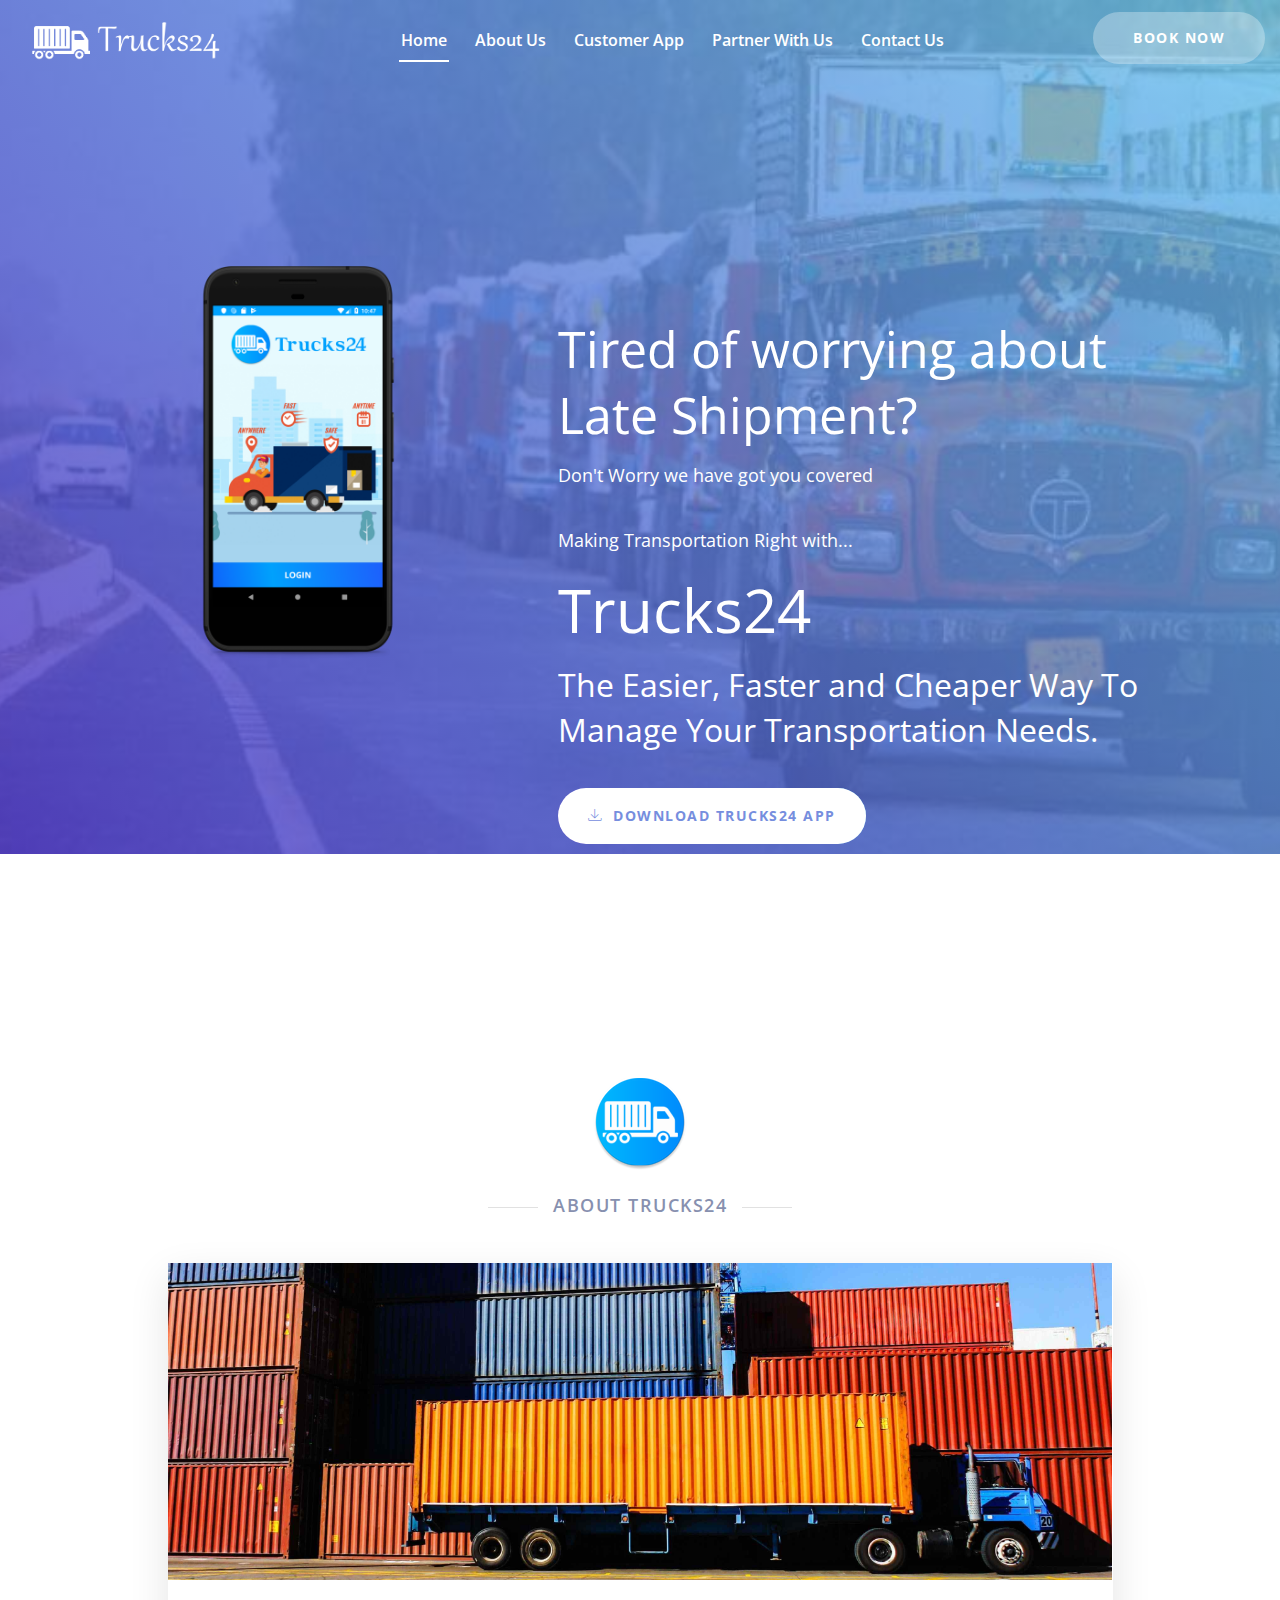
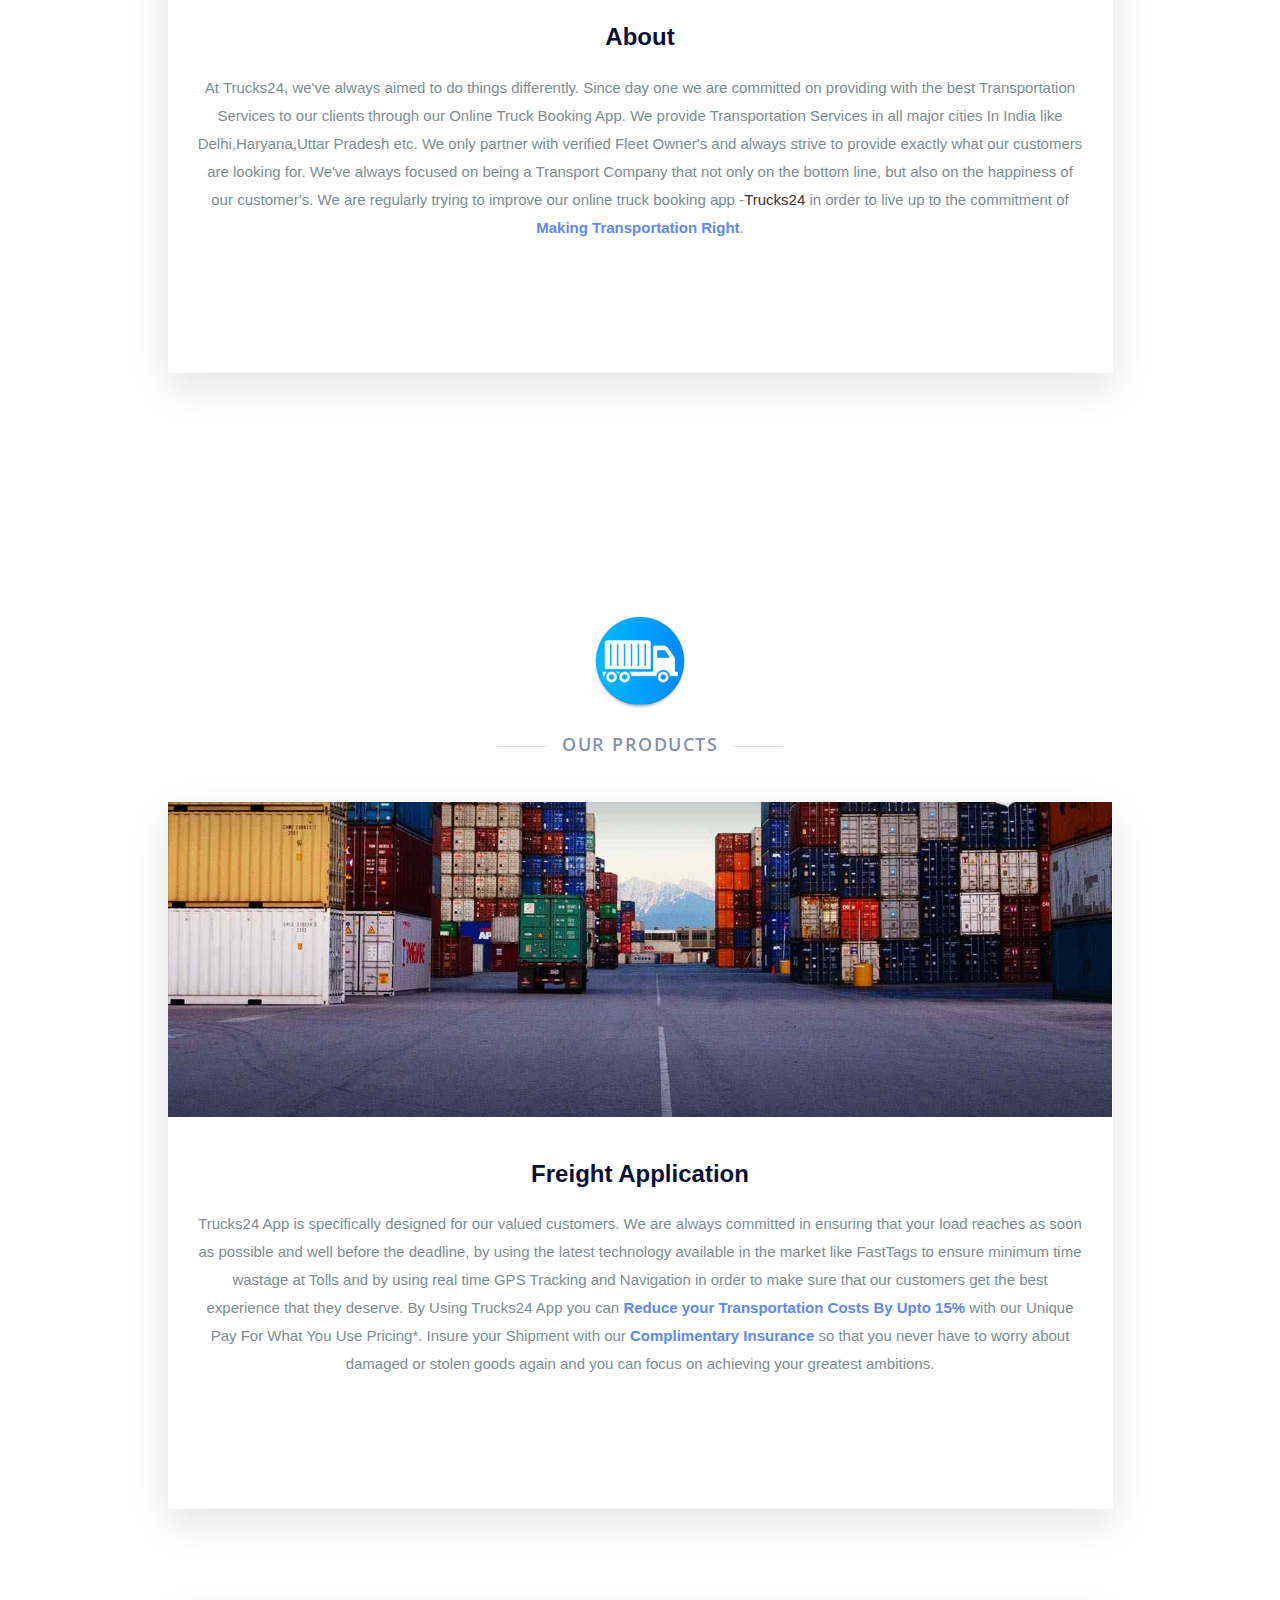
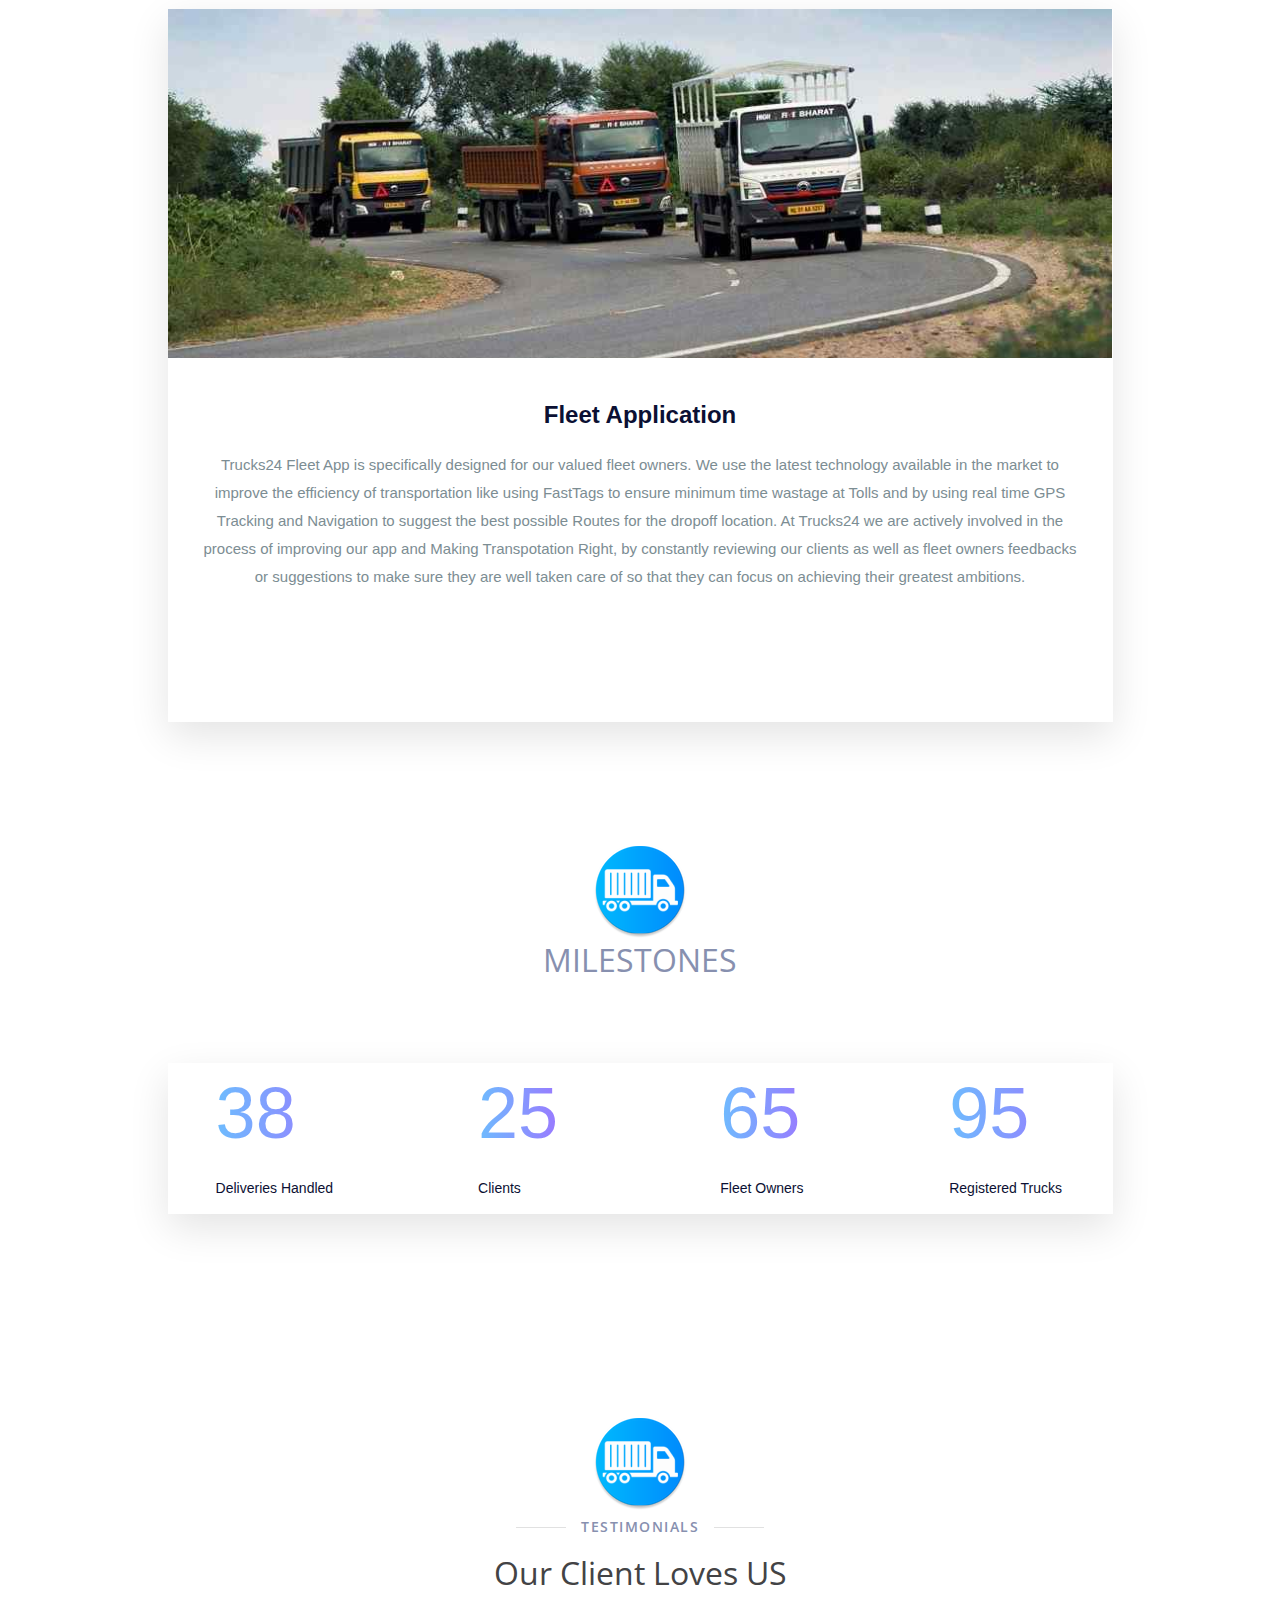
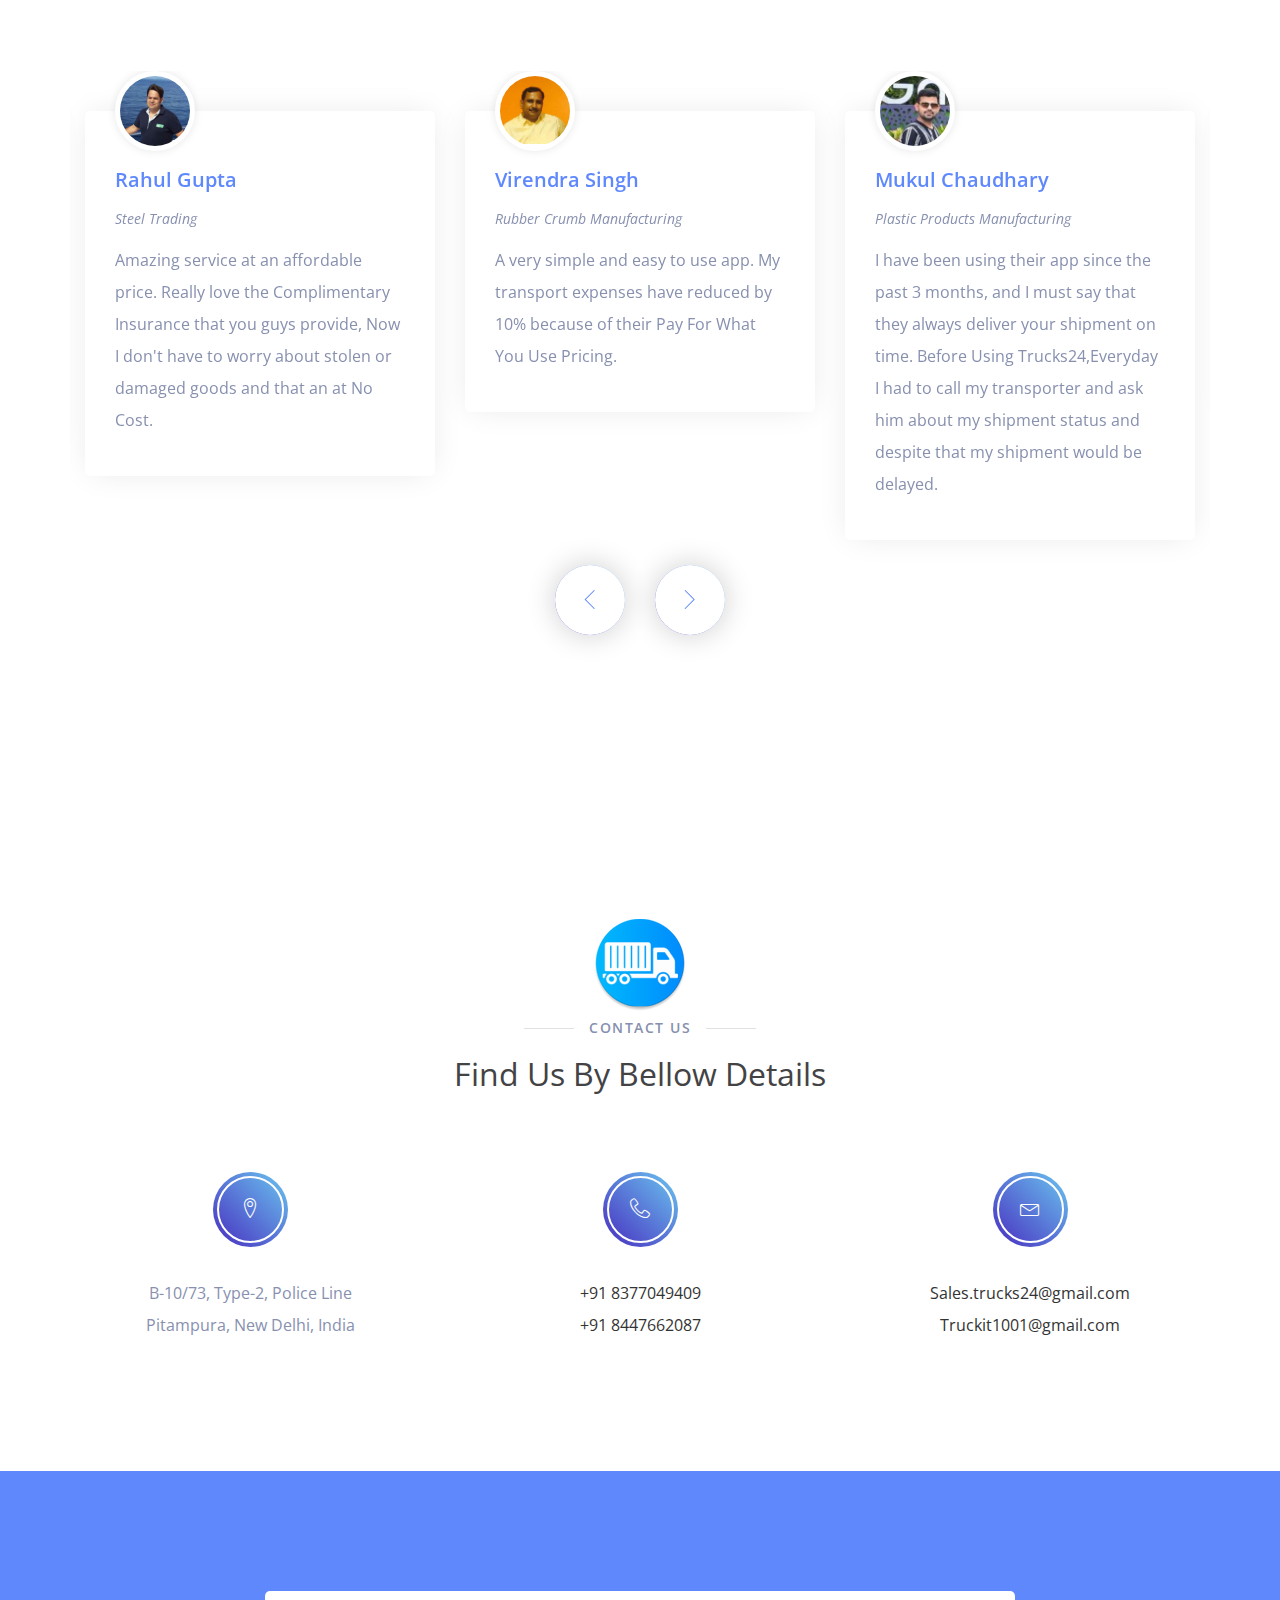
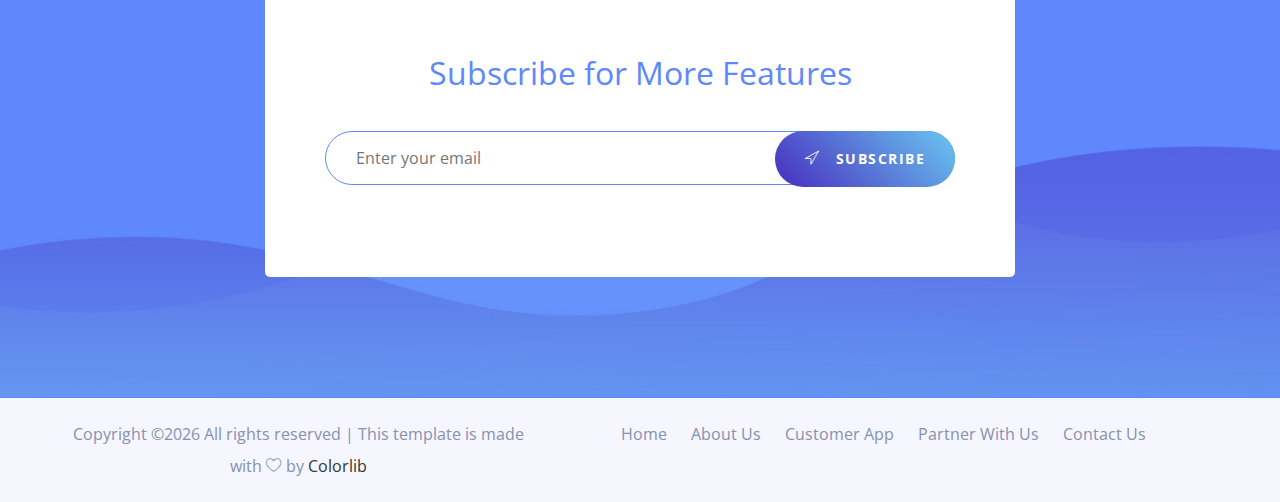
==== index.html @ 4df9de6c "Update index.html" ====
<!doctype html>
<html class="no-js" lang="zxx">

<head>
    <meta charset="utf-8">
    <meta name="description" content="Transportation and Logistics Services Provider, Fully Insure your load in one click and never worry again about missing or damaged shipment.Reduce your Truck Booking Costs by upto 15% with our unique Pay For What You Use Policy. Need Trucks or lorry with verified fleet owners and transporters. Book now with Truck24.">
	<meta name="google-site-verification" content="TCEStAjDuGYUhpm-P1K6k19PqVXTFPRQnua9v1qI0dA">
    <meta name="keywords" content="Transporter in Delhi,Transportation services,Transporter India,Truck Transport,Transport company,online truck booking,logistics services,transport company in India,truck booking,truck booking app,truck rental,truck book,book a truck,truck hire,Trucks24,Trucks24 Fleet,Trucks24 Freight,">	
    <meta http-equiv="x-ua-compatible" content="ie=edge">
    <meta name="viewport" content="width=device-width, initial-scale=1.0">
    <!-- Title -->
    <title>Cheapest and Most Trusted Truck Booking Website In India-Trucks24</title>
    <!-- Place favicon.ico in the root directory -->
    <link rel="about-logo" href="images/about-logo.png"sizes="32x32">
    <link rel="shortcut icon" type="image/ico" href="images/fevicon.ico"sizes="32x32" />
    <!-- Plugin-CSS -->
    <link rel="stylesheet" href="css/bootstrap.min.css">
    <link rel="stylesheet" href="css/owl.carousel.min.css">
    <link rel="stylesheet" href="css/linearicons.css">
    <link rel="stylesheet" href="css/magnific-popup.css">
    <link rel="stylesheet" href="css/animate.css">
    <!-- Main-Stylesheets -->
    <link rel="stylesheet" href="css/normalize.css">
    <link rel="stylesheet" href="style.css">
    <link rel="stylesheet" href="css/responsive.css">
    <script src="js/vendor/modernizr-2.8.3.min.js"></script>
		<!-- Global site tag (gtag.js) - Google Analytics -->
     <script async src="https://www.googletagmanager.com/gtag/js?id=UA-142991743-1"></script>
     <script>
     window.dataLayer = window.dataLayer || [];
     function gtag(){dataLayer.push(arguments);}
     gtag('js', new Date());

     gtag('config', 'UA-142991743-1');
     </script>	
    <!--[if lt IE 9]>
        <script src="//oss.maxcdn.com/html5shiv/3.7.2/html5shiv.min.js"></script>
        <script src="//oss.maxcdn.com/respond/1.4.2/respond.min.js"></script>
    <![endif]-->
</head>

<body data-spy="scroll" data-target=".mainmenu-area">
    <!-- Preloader-content -->
    <div class="preloader">
        <span><i class="lnr lnr-sun"></i></span>
    </div>
    <!-- MainMenu-Area -->
    <nav class="mainmenu-area" data-spy="affix" data-offset-top="200">
        <div class="container-fluid">
            <div class="navbar-header">
                <a class="navbar-brand" href="#"><img src="images/logo.png" alt="Transportation App Trucks24 Logo"></a>
            </div>
            <div class="collapse navbar-collapse" id="primary_menu">
                <ul class="nav navbar-nav mainmenu">
                    <li class="active"><a href="index.html">Home</a></li>
                    <li><a href="about-trucks24.html">About Us</a></li>
                    <li><a href="freight-transportation-app.html">Customer App</a></li>					
                    <li><a href="partner-trucks24.html">Partner With Us</a></li>					
                    <li><a href="contact-trucks24.html">Contact Us</a></li>
                </ul>
                <div class="right-button hidden-xs">
                    <a href="truck-booking.html">Book Now</a>
                </div>
            </div>
        </div>
    </nav>
    <!-- MainMenu-Area-End -->
    <!-- Home-Area -->
    <header class="home-area overlay" id="home_page">
        <div class="container">
            <div class="row">
                <div class="col-xs-12 hidden-sm col-md-5">
                    <figure class="mobile-image wow fadeInUp" data-wow-delay="0.2s">
                        <img src="images/headermobile2.png" alt="Transportation Services Trucks24 App Screenshot">
                    </figure>
                </div>
                <div class="col-xs-12 col-md-7">
                    <div class="space-80 hidden-xs"></div>
					<h2 class="wow fadeInUp" data-wow-delay="0.4s">Tired of worrying about</h2>
					<div class="section-1">
					</div>
					</br>
                    <h4 class="space-50"> Don't Worry we have got you covered </h4>
					<p><h4>Making Transportation Right with...</h4></p>
					<h1 class="space-80"> Trucks24</h1>
					<h3 class="space-45"> The Easier, Faster and Cheaper Way To Manage Your Transportation Needs.</h3>
                    <div class="desc wow fadeInUp" data-wow-delay="0.6s">
                    </div>
                    <div class="space-20"></div>
                    <a href="https://play.google.com/store/apps/details?id=com.trucks24&hl=en" target="_blank" class="bttn-white wow fadeInUp" data-wow-delay="0.8s"><i class="lnr lnr-download"></i>Download Trucks24 App</a>
                </div>				
            </div>
        </div>
    </header>
    <!-- Home-Area-End -->
    <!-- About-Area -->
     <section class="section-padding" id="about_page">
        <div class="container">
            <div class="row">
                <div class="col-xs-12 col-md-10 col-md-offset-1">
                    <div class="page-title text-center">
                        <img src="images/about-logo.png" alt="About Trucks24 Logo">
                        <div class="space-20"></div>
                        <h4 class="title">About Trucks24</h4>
                        <div class="space-30"></div>
						<div class="blog_main_item">
                                <div class="blog_img">
                                    <img class="img-fluid" src="images/trucks24-about.jpg" alt="Transporter In Delhi">
                                </div>
                                <div class="blog_text">
                                    <a href="about.html"><h4>About</h4></a>
                                    <p>At Trucks24, we've always aimed to do things differently. Since day one we are committed on providing with the best Transportation Services to our clients through our Online Truck Booking App. We provide Transportation Services in all major cities In India like Delhi,Haryana,Uttar Pradesh etc. We only partner with verified Fleet Owner's and always strive to provide exactly what our customers are looking for. We've always focused on being a Transport Company that not only on the bottom line, but also on the happiness of our customer's. We are regularly trying to improve our online truck booking app -<a href="freight-transportation-app.html">Trucks24 </a> in order to live up to the commitment of <b class="blue-color">Making Transportation Right</b>. </p>
                                    <a class="bttn-default wow fadeInUp"target="_blank"href="about-trucks24.html">Read More</a>
                                </div>
                            </div>
                    </div>
                </div>
            </div>
        </div>
    </section>
    <!-- About-Area-End -->
    <!-- Products-Area -->
     <section class="section-padding">
        <div class="container">
            <div class="row">
                <div class="col-xs-12 col-md-10 col-md-offset-1">
                    <div class="page-title text-center">
                        <img src="images/about-logo.png" alt="About Trucks24 Logo">					
                        <div class="space-20"></div>
                        <h4 class="title">Our Products</h4>
                        <div class="space-30"></div>
						<div class="blog_main_item">
                                <div class="blog_img">
                                    <img class="img-fluid" src="images/freight_banner.jpg" alt="Transporter India Trucks24 Freight Appp">
                                </div>
                                <div class="blog_text">
                                    <a href="freight.html"><h4>Freight Application</h4></a>
                                    <p> Trucks24 App is specifically designed for our valued customers. We are always committed in ensuring that your load reaches as soon as possible and well before the deadline, by using the latest technology available in the market like FastTags to ensure minimum time wastage at Tolls and by using real time GPS Tracking and Navigation in order to make sure that our customers get the best experience that they deserve. By Using Trucks24 App you can <b class="blue-color">Reduce your Transportation Costs By Upto 15%</b> with our Unique Pay For What You Use Pricing*. Insure your Shipment with our <b class="blue-color">Complimentary Insurance</b> so that you never have to worry about damaged or stolen goods again and you can focus on achieving your greatest ambitions.</p>
                                    <a class="bttn-default wow fadeInUp"target="_blank"href="freight-transportation-app.html">Read More</a>
                                </div>
                            </div>
						<div class="blog_main_item">
                                <div class="blog_img">
                                    <img class="img-fluid" src="images/BharatBenz-web.jpg" alt="Transporter India Trucks24 Fleet Appp">
                                    </div>
                                <div class="blog_text">
                                    <a href="partner.html"><h4>Fleet Application</h4></a>
                                    <p> Trucks24 Fleet App is specifically designed for our valued fleet owners. We use the latest technology available in the market to improve the efficiency of transportation like using FastTags to ensure minimum time wastage at Tolls and by using real time GPS Tracking and Navigation to suggest the best possible Routes for the dropoff location. At Trucks24 we are actively involved in the process of improving our app and Making Transpotation Right, by constantly reviewing our clients as well as fleet owners feedbacks or suggestions to make sure they are well taken care of so that they can focus on achieving their greatest ambitions.</p>
                                    <a class="bttn-default wow fadeInUp"target="_blank"href="partner-trucks24.html">Read More</a>
                                </div>
                            </div>
                    </div>
                </div>
            </div>
        </div>
    </section>
    <!-- Products-Area-End -->
				        <!--================Mileston Area =================-->
        <section class="mileston_area">
            <div class="container">
			    <div class="row">
			    <div class="col-xs-12 col-md-10 col-md-offset-1">
			    <div class="page-title text-center">
                <img src="images/about-logo.png" alt="About Logo">				
                <h3 class="elements_title">MILESTONES</h3>
				<div class="blog_main_item">
                <div class="row">
                    <div class="col-lg-3 col-sm-6">
                        <div class="mileston_item">
                            <h4><span class="counter">38</span></h4>
                            <h5>Deliveries Handled</h5>
                        </div>
                    </div>
                    <div class="col-lg-3 col-sm-6">
                        <div class="mileston_item">
                            <h4><span class="counter">25</span></h4>
                            <h5>Clients</h5>
                        </div>
                    </div>
                    <div class="col-lg-3 col-sm-6">
                        <div class="mileston_item">
                            <h4><span class="counter">65</span></h4>
                            <h5>Fleet Owners</h5>
                        </div>
                    </div>
                    <div class="col-lg-3 col-sm-6">
                        <div class="mileston_item">
                            <h4><span class="counter">95</span></h4>
                            <h5>Registered Trucks</h5>
                        </div>
                    </div>
                </div>
            </div>
            </div>
            </div>			
            </div>			
            </div>			
        </section>
 
        <!--================End Mileston Area =================-->
		 <!-- Testimonial-Area -->
    <section class="testimonial-area" id="testimonial_page">
        <div class="container">
            <div class="row">
                <div class="col-xs-12">
				<div class="page-title text-center">
                <img src="images/about-logo.png" alt="About Logo">
                </div>				
                </div>				
            </div>				
            <div class="row">
                <div class="col-xs-12">
                    <div class="page-title text-center">
                        <h5 class="title">Testimonials</h5>
                        <h3 class="dark-color">Our Client Loves US</h3>
                        <div class="space-60"></div>
                    </div>
                </div>
            </div>
            <div class="row">
                <div class="col-xs-12">
                    <div class="team-slide">
                        <div class="team-box">
                            <div class="team-image">
                                <img src="images/client-1.JPG" alt="Transport Company Delhi Client">
                            </div>
                            <h4>Rahul Gupta</h4>
                            <h6 class="position">Steel Trading</h6>
                            <p>Amazing service at an affordable price. Really love the Complimentary Insurance that you guys provide, Now I don't have to worry about stolen or damaged goods and that an at No Cost.</p>
                        </div>
                        <div class="team-box">
                            <div class="team-image">
                                <img src="images/client-2.jpg" alt="Transport Company Uttarakhand Client">
                            </div>
                            <h4>Virendra Singh</h4>
                            <h6 class="position">Rubber Crumb Manufacturing</h6>
                            <p>A very simple and easy to use app. My transport expenses have reduced by 10% because of their Pay For What You Use Pricing.</p>
                        </div>
                        <div class="team-box">
                            <div class="team-image">
                                <img src="images/client-3.jpg" alt="Transport Company Haryana Client">
                            </div>
                            <h4>Mukul Chaudhary</h4>
                            <h6 class="position">Plastic Products Manufacturing</h6>
                            <p>I have been using their app since the past 3 months, and I must say that they always deliver your shipment on time. Before Using Trucks24,Everyday I had to call my transporter and ask him about my shipment status and despite that my shipment would be delayed. </p>
                        </div>
                        <div class="team-box">
                            <div class="team-image">
                                <img src="images/fleet_owner-1.jpg" alt="Truck Booking App Fleet Owner 1">
                            </div>
                            <h4>Kuljeet Singh</h4>
                            <h6 class="position">Fleet Owner</h6>
                            <p>I have been registered with Trucks24 Fleet App since Jannuary and i highly recommend my felow fleet owners to try their app atleast once.</p>
                        </div>
                        <div class="team-box">
                            <div class="team-image">
                                <img src="images/fleet_owner-3.JPG" alt="Truck Booking App Fleet Owner 2">
                            </div>
                            <h4>J.P Sangwan</h4>
                            <h6 class="position">Fleet Owner</h6>
                            <p>Since I started using their Trucks24 Fleet App, my number of trips per month have increased due to  unique approach to minimize time wastage during loading,unloading or at Toll Tax</p>
                        </div>
                        <div class="team-box">
                            <div class="team-image">
                                <img src="images/fleet_owner-2.JPG" alt="Truck Booking App Fleet Owner 3">
                            </div>
                            <h4>Ashok Sharma</h4>
                            <h6 class="position">Fleet Owner</h6>
                            <p>I have compleated 10 trips with Trucks24 and I love their Instant Payment Facility as soon as the shipment is delivered trip fare is directly deposited in my bank A/C </p>
                        </div>
                    </div>
                </div>
            </div>
        </div>
    </section>
    <!-- Testimonial-Area-End -->
    
    <!-- Footer-Area -->
    <footer class="footer-area" id="contact_page">
        <div class="section-padding">
            <div class="container">
            <div class="row">
                <div class="col-xs-12">
				<div class="page-title text-center">
                <img src="images/about-logo.png" alt="About Trucks24 Logo">
                </div>				
                </div>				
            </div>		
                <div class="row">
                    <div class="col-xs-12">
                        <div class="page-title text-center">
                            <h5 class="title">Contact US</h5>
                            <h3 class="dark-color">Find Us By Bellow Details</h3>
                            <div class="space-60"></div>
                        </div>
                    </div>
                </div>
                <div class="row">
                    <div class="col-xs-12 col-sm-4">
                        <div class="footer-box">
                            <div class="box-icon">
                                <span class="lnr lnr-map-marker"></span>
                            </div>
                            <p>B-10/73, Type-2, Police Line <br /> Pitampura, New Delhi, India</p>
                        </div>
                        <div class="space-30 hidden visible-xs"></div>
                    </div>
                    <div class="col-xs-12 col-sm-4">
                        <div class="footer-box">
                            <div class="box-icon">
                                <span class="lnr lnr-phone-handset"></span>
                            </div>
                            <p class="mb-0">
                            <span class="ti-headphone-alt mr-2"></span> <a href="tel:+918377049409"> +91 8377049409</a>
							<br />
                            <span class="ti-headphone-alt mr-2"></span> <a href="tel:+918447662087"> +91 8447662087</a>							</p>
                        </div>
                        <div class="space-30 hidden visible-xs"></div>
                    </div>
                    <div class="col-xs-12 col-sm-4">
                        <div class="footer-box">
                            <div class="box-icon">
                                <span class="lnr lnr-envelope"></span>
                            </div>
                            <p class="mb-2">
                            <span class="ti-email mr-2"></span> <a class="mr-4" href="mailto:sales.trucks24@gmail.com">Sales.trucks24@gmail.com</a>
							<br />
							<span class="ti-email mr-2"></span> <a class="mr-4" href="mailto:Truckit1001@gmail.com">Truckit1001@gmail.com</a>
                            </p>
                        </div>
                    </div>
                </div>
            </div>
        </div>
		 <!-- Subscribe-Form -->
    <div class="subscribe-area section-padding">
        <div class="container">
            <div class="row">
                <div class="col-xs-12 col-sm-8 col-sm-offset-2">
                    <div class="subscribe-form text-center">
                        <h3 class="blue-color">Subscribe for More Features</h3>
                        <div class="space-20"></div>
                        <form id="mc-form">
                            <input type="email" class="control" placeholder="Enter your email" required="required" id="mc-email">
                            <button class="bttn-white active" type="submit"><span class="lnr lnr-location"></span> Subscribe</button>
                            <label class="mt10" for="mc-email"></label>
                        </form>
                    </div>
                </div>
            </div>
        </div>
    </div>
    <!-- Subscribe-Form-Area -->
    <!-- Footer-Area -->    
        <div class="footer-bottom">
            <div class="container">
                <div class="row">
                    <div class="col-xs-12 col-md-5">
                        <!-- Link back to Colorlib can't be removed. Template is licensed under CC BY 3.0. -->
            <span>Copyright &copy;<script>document.write(new Date().getFullYear());</script> All rights reserved | This template is made with <i class="lnr lnr-heart" aria-hidden="true"></i> by <a href="https://colorlib.com" target="_blank">Colorlib</a></span>
            <!-- Link back to Colorlib can't be removed. Template is licensed under CC BY 3.0. -->
                        <div class="space-30 hidden visible-xs"></div>
                    </div>
                    <div class="col-xs-12 col-md-7">
                        <div class="footer-menu">
                            <ul>
                                <li><a href="index.html">Home</a></li>
                                <li><a href="about-trucks24.html">About Us</a></li>
                                <li><a href="freight-transportation-app.html">Customer App</a></li>
                                <li><a href="partner-trucks24.html">Partner With Us</a></li>
                                <li><a href="contact-trucks24.html">Contact Us</a></li>
                            </ul>
                        </div>						
                    </div>
                </div>
            </div>
        </div>
        <!-- Footer-Bootom-End -->
    </footer>
    <!-- Footer-Area-End -->
    <!--Vendor-JS-->
    <script src="js/vendor/jquery-1.12.4.min.js"></script>
    <script src="js/vendor/jquery-ui.js"></script>
    <script src="js/vendor/bootstrap.min.js"></script>
    <!--Plugin-JS-->
    <script src="js/owl.carousel.min.js"></script>
    <script src="js/contact-form.js"></script>
    <script src="js/ajaxchimp.js"></script>
    <script src="js/scrollUp.min.js"></script>
    <script src="js/magnific-popup.min.js"></script>
    <script src="js/wow.min.js"></script>
    <!--Main-active-JS-->
    <script src="js/main.js"></script>
	
	<script src="https://my.hellobar.com/28f93d49e0e09d01b2f6806554791391dc25ce87.js" type="text/javascript" charset="utf-8" async="async"></script>
</body>

</html>
---- css/linearicons.css ----
@font-face {
	font-family: 'Linearicons-Free';
	src:url('../fonts/Linearicons-Free.eot?w118d');
	src:url('../fonts/Linearicons-Free.eot?#iefixw118d') format('embedded-opentype'),
		url('../fonts/Linearicons-Free.woff2?w118d') format('woff2'),
		url('../fonts/Linearicons-Free.woff?w118d') format('woff'),
		url('../fonts/Linearicons-Free.ttf?w118d') format('truetype'),
		url('../fonts/Linearicons-Free.svg?w118d#Linearicons-Free') format('svg');
	font-weight: normal;
	font-style: normal;
}

.lnr {
	font-family: 'Linearicons-Free';
	speak: none;
	font-style: normal;
	font-weight: normal;
	font-variant: normal;
	text-transform: none;
	line-height: 1;

	/* Better Font Rendering =========== */
	-webkit-font-smoothing: antialiased;
	-moz-osx-font-smoothing: grayscale;
}

.lnr-home:before {
	content: "\e800";
}
.lnr-apartment:before {
	content: "\e801";
}
.lnr-pencil:before {
	content: "\e802";
}
.lnr-magic-wand:before {
	content: "\e803";
}
.lnr-drop:before {
	content: "\e804";
}
.lnr-lighter:before {
	content: "\e805";
}
.lnr-poop:before {
	content: "\e806";
}
.lnr-sun:before {
	content: "\e807";
}
.lnr-moon:before {
	content: "\e808";
}
.lnr-cloud:before {
	content: "\e809";
}
.lnr-cloud-upload:before {
	content: "\e80a";
}
.lnr-cloud-download:before {
	content: "\e80b";
}
.lnr-cloud-sync:before {
	content: "\e80c";
}
.lnr-cloud-check:before {
	content: "\e80d";
}
.lnr-database:before {
	content: "\e80e";
}
.lnr-lock:before {
	content: "\e80f";
}
.lnr-cog:before {
	content: "\e810";
}
.lnr-trash:before {
	content: "\e811";
}
.lnr-dice:before {
	content: "\e812";
}
.lnr-heart:before {
	content: "\e813";
}
.lnr-star:before {
	content: "\e814";
}
.lnr-star-half:before {
	content: "\e815";
}
.lnr-star-empty:before {
	content: "\e816";
}
.lnr-flag:before {
	content: "\e817";
}
.lnr-envelope:before {
	content: "\e818";
}
.lnr-paperclip:before {
	content: "\e819";
}
.lnr-inbox:before {
	content: "\e81a";
}
.lnr-eye:before {
	content: "\e81b";
}
.lnr-printer:before {
	content: "\e81c";
}
.lnr-file-empty:before {
	content: "\e81d";
}
.lnr-file-add:before {
	content: "\e81e";
}
.lnr-enter:before {
	content: "\e81f";
}
.lnr-exit:before {
	content: "\e820";
}
.lnr-graduation-hat:before {
	content: "\e821";
}
.lnr-license:before {
	content: "\e822";
}
.lnr-music-note:before {
	content: "\e823";
}
.lnr-film-play:before {
	content: "\e824";
}
.lnr-camera-video:before {
	content: "\e825";
}
.lnr-camera:before {
	content: "\e826";
}
.lnr-picture:before {
	content: "\e827";
}
.lnr-book:before {
	content: "\e828";
}
.lnr-bookmark:before {
	content: "\e829";
}
.lnr-user:before {
	content: "\e82a";
}
.lnr-users:before {
	content: "\e82b";
}
.lnr-shirt:before {
	content: "\e82c";
}
.lnr-store:before {
	content: "\e82d";
}
.lnr-cart:before {
	content: "\e82e";
}
.lnr-tag:before {
	content: "\e82f";
}
.lnr-phone-handset:before {
	content: "\e830";
}
.lnr-phone:before {
	content: "\e831";
}
.lnr-pushpin:before {
	content: "\e832";
}
.lnr-map-marker:before {
	content: "\e833";
}
.lnr-map:before {
	content: "\e834";
}
.lnr-location:before {
	content: "\e835";
}
.lnr-calendar-full:before {
	content: "\e836";
}
.lnr-keyboard:before {
	content: "\e837";
}
.lnr-spell-check:before {
	content: "\e838";
}
.lnr-screen:before {
	content: "\e839";
}
.lnr-smartphone:before {
	content: "\e83a";
}
.lnr-tablet:before {
	content: "\e83b";
}
.lnr-laptop:before {
	content: "\e83c";
}
.lnr-laptop-phone:before {
	content: "\e83d";
}
.lnr-power-switch:before {
	content: "\e83e";
}
.lnr-bubble:before {
	content: "\e83f";
}
.lnr-heart-pulse:before {
	content: "\e840";
}
.lnr-construction:before {
	content: "\e841";
}
.lnr-pie-chart:before {
	content: "\e842";
}
.lnr-chart-bars:before {
	content: "\e843";
}
.lnr-gift:before {
	content: "\e844";
}
.lnr-diamond:before {
	content: "\e845";
}
.lnr-linearicons:before {
	content: "\e846";
}
.lnr-dinner:before {
	content: "\e847";
}
.lnr-coffee-cup:before {
	content: "\e848";
}
.lnr-leaf:before {
	content: "\e849";
}
.lnr-paw:before {
	content: "\e84a";
}
.lnr-rocket:before {
	content: "\e84b";
}
.lnr-briefcase:before {
	content: "\e84c";
}
.lnr-bus:before {
	content: "\e84d";
}
.lnr-car:before {
	content: "\e84e";
}
.lnr-train:before {
	content: "\e84f";
}
.lnr-bicycle:before {
	content: "\e850";
}
.lnr-wheelchair:before {
	content: "\e851";
}
.lnr-select:before {
	content: "\e852";
}
.lnr-earth:before {
	content: "\e853";
}
.lnr-smile:before {
	content: "\e854";
}
.lnr-sad:before {
	content: "\e855";
}
.lnr-neutral:before {
	content: "\e856";
}
.lnr-mustache:before {
	content: "\e857";
}
.lnr-alarm:before {
	content: "\e858";
}
.lnr-bullhorn:before {
	content: "\e859";
}
.lnr-volume-high:before {
	content: "\e85a";
}
.lnr-volume-medium:before {
	content: "\e85b";
}
.lnr-volume-low:before {
	content: "\e85c";
}
.lnr-volume:before {
	content: "\e85d";
}
.lnr-mic:before {
	content: "\e85e";
}
.lnr-hourglass:before {
	content: "\e85f";
}
.lnr-undo:before {
	content: "\e860";
}
.lnr-redo:before {
	content: "\e861";
}
.lnr-sync:before {
	content: "\e862";
}
.lnr-history:before {
	content: "\e863";
}
.lnr-clock:before {
	content: "\e864";
}
.lnr-download:before {
	content: "\e865";
}
.lnr-upload:before {
	content: "\e866";
}
.lnr-enter-down:before {
	content: "\e867";
}
.lnr-exit-up:before {
	content: "\e868";
}
.lnr-bug:before {
	content: "\e869";
}
.lnr-code:before {
	content: "\e86a";
}
.lnr-link:before {
	content: "\e86b";
}
.lnr-unlink:before {
	content: "\e86c";
}
.lnr-thumbs-up:before {
	content: "\e86d";
}
.lnr-thumbs-down:before {
	content: "\e86e";
}
.lnr-magnifier:before {
	content: "\e86f";
}
.lnr-cross:before {
	content: "\e870";
}
.lnr-menu:before {
	content: "\e871";
}
.lnr-list:before {
	content: "\e872";
}
.lnr-chevron-up:before {
	content: "\e873";
}
.lnr-chevron-down:before {
	content: "\e874";
}
.lnr-chevron-left:before {
	content: "\e875";
}
.lnr-chevron-right:before {
	content: "\e876";
}
.lnr-arrow-up:before {
	content: "\e877";
}
.lnr-arrow-down:before {
	content: "\e878";
}
.lnr-arrow-left:before {
	content: "\e879";
}
.lnr-arrow-right:before {
	content: "\e87a";
}
.lnr-move:before {
	content: "\e87b";
}
.lnr-warning:before {
	content: "\e87c";
}
.lnr-question-circle:before {
	content: "\e87d";
}
.lnr-menu-circle:before {
	content: "\e87e";
}
.lnr-checkmark-circle:before {
	content: "\e87f";
}
.lnr-cross-circle:before {
	content: "\e880";
}
.lnr-plus-circle:before {
	content: "\e881";
}
.lnr-circle-minus:before {
	content: "\e882";
}
.lnr-arrow-up-circle:before {
	content: "\e883";
}
.lnr-arrow-down-circle:before {
	content: "\e884";
}
.lnr-arrow-left-circle:before {
	content: "\e885";
}
.lnr-arrow-right-circle:before {
	content: "\e886";
}
.lnr-chevron-up-circle:before {
	content: "\e887";
}
.lnr-chevron-down-circle:before {
	content: "\e888";
}
.lnr-chevron-left-circle:before {
	content: "\e889";
}
.lnr-chevron-right-circle:before {
	content: "\e88a";
}
.lnr-crop:before {
	content: "\e88b";
}
.lnr-frame-expand:before {
	content: "\e88c";
}
.lnr-frame-contract:before {
	content: "\e88d";
}
.lnr-layers:before {
	content: "\e88e";
}
.lnr-funnel:before {
	content: "\e88f";
}
.lnr-text-format:before {
	content: "\e890";
}
.lnr-text-format-remove:before {
	content: "\e891";
}
.lnr-text-size:before {
	content: "\e892";
}
.lnr-bold:before {
	content: "\e893";
}
.lnr-italic:before {
	content: "\e894";
}
.lnr-underline:before {
	content: "\e895";
}
.lnr-strikethrough:before {
	content: "\e896";
}
.lnr-highlight:before {
	content: "\e897";
}
.lnr-text-align-left:before {
	content: "\e898";
}
.lnr-text-align-center:before {
	content: "\e899";
}
.lnr-text-align-right:before {
	content: "\e89a";
}
.lnr-text-align-justify:before {
	content: "\e89b";
}
.lnr-line-spacing:before {
	content: "\e89c";
}
.lnr-indent-increase:before {
	content: "\e89d";
}
.lnr-indent-decrease:before {
	content: "\e89e";
}
.lnr-pilcrow:before {
	content: "\e89f";
}
.lnr-direction-ltr:before {
	content: "\e8a0";
}
.lnr-direction-rtl:before {
	content: "\e8a1";
}
.lnr-page-break:before {
	content: "\e8a2";
}
.lnr-sort-alpha-asc:before {
	content: "\e8a3";
}
.lnr-sort-amount-asc:before {
	content: "\e8a4";
}
.lnr-hand:before {
	content: "\e8a5";
}
.lnr-pointer-up:before {
	content: "\e8a6";
}
.lnr-pointer-right:before {
	content: "\e8a7";
}
.lnr-pointer-down:before {
	content: "\e8a8";
}
.lnr-pointer-left:before {
	content: "\e8a9";
}
---- style.css ----
/*-----------------------------------------------------------------------------------
Template Name: Appy HTML5 Template
Template URI: http://www.themectg.com
Description: This is html5 template
Author: Ashekur Rahman Hridoy
Author URI: http://www.facebook.com/ashekur.rahman.hridoy
Template:     appy <--------------------------------------------
 Version:      1.0
 License:      GNU General Public License v2 or later
 License URI:  http://www.gnu.org/licenses/gpl-2.0.html
 Tags:         light, dark, two-columns, right-sidebar, responsive-layout, accessibility-ready
 Text Domain:  appy
-----------------------------------------------------------------------------------
CSS INDEX
===================
1. Google font
2. Theme Default CSS
3. Button-Style
4. Helper-Classes
5. MainMenu-Area
6. Page-Title
7. Home-Area
8. Progress-Area
9. Video-Area
10. Feature-Area
11. Service-Box
12. Testimonial-Area
13. Gallery-Area
14. Download-Area
15. Price-Area
16. Questions-area
17. Subscribe-Form
18. Footer-Area
19. ScrollUp-Button
20. Blog-Post
21. Pagination
22. Comment-Respond
23. Form-Stype
-----------------------------------------------------------------------------------*/

/*-----------------
1. Google font
------------------*/

@import url('https://fonts.googleapis.com/css?family=Open+Sans:300,400,400i,600,700,800');

/*-------------------
2. Theme Default CSS
--------------------*/

* {
    outline: none;
}

a {
    text-decoration: none;
    outline: none;
    -webkit-transition: 0.4s;
    -o-transition: 0.4s;
    transition: 0.4s;
    color: #333333;
}

input:focus,
button:focus,
a:focus,
a:hover {
    text-decoration: none;
    outline: none;
    color: #768ede;
}

img {
    max-width: 100%;
    height: auto;
}

h1,
h2,
h3,
h4,
h5,
h6 {
    margin: 0 0 15px;
    font-weight: 400;
    line-height: 1.4em;
}

h1 {
    font-size: 60px;
}

h2 {
    font-size: 50px;
}

h3 {
    font-size: 32px;
}

html,
body {
    height: 100%
}

body {
    font-family: 'Open Sans', sans-serif;
    font-weight: 400;
    font-size: 16px;
    line-height: 32px;
    color: #8790af;
}


/* Remove Chrome Input Field's Unwanted Yellow Background Color */

input:-webkit-autofill,
input:-webkit-autofill:hover,
input:-webkit-autofill:focus {
    -webkit-box-shadow: 0 0 0px 1000px white inset !important;
}

/*-- 3. Button-Style --*/

.bttn-white {
    position: relative;
    background: rgb(72, 44, 191);
    background: -webkit-linear-gradient(45deg, rgba(72, 44, 191, 1) 0%, rgba(106, 198, 240, 1) 100%);
    background: -o-linear-gradient(45deg, rgba(72, 44, 191, 1) 0%, rgba(106, 198, 240, 1) 100%);
    background: linear-gradient(45deg, rgba(72, 44, 191, 1) 0%, rgba(106, 198, 240, 1) 100%);
    filter: progid:DXImageTransform.Microsoft.gradient( startColorstr='#482cbf', endColorstr='#6ac6f0', GradientType=1);
    overflow: hidden;
    z-index: 1;
    margin-right: 10px;
    border: none;
}

.bttn-white img {
    height: 20px;
    margin-right: 5px;
    margin-top: -5px;
    display: inline-block;
}



.bttn-white:before {
    content: "";
    position: absolute;
    left: 0;
    top: 0;
    width: 100%;
    height: 100%;
    background-color: #ffffff;
    z-index: -1;
    -webkit-transition: 0.3s;
    -o-transition: 0.3s;
    transition: 0.3s;
    opacity: 1;
}

.bttn-white.active,
.bttn-white:hover {
    color: #ffffff;
}

.bttn-white.active:before,
.bttn-white:hover:before {
    opacity: 0;
}

.bttn-default,
.bttn-white {
    padding: 12px 30px;
    background-color: #ffffff;
    display: inline-block;
    color: #768ede;
    text-transform: uppercase;
    border-radius: 50px;
    letter-spacing: 1.5px;
    font-weight: 700;
    font-size: 14px;
    -webkit-transition: 0.3s;
    -o-transition: 0.3s;
    transition: 0.3s;
    border: none;
}

.bttn-default .lnr,
.bttn-white .lnr {
    margin-right: 10px;
}


.bttn-default {
    padding: 12px 40px;
    /* Permalink - use to edit and share this gradient: http://colorzilla.com/gradient-editor/#482cbf+0,6ac6f0+100 */
    background: rgb(72, 44, 191);
    /* Old browsers */
    /* FF3.6-15 */
    background: -webkit-linear-gradient(45deg, rgba(72, 44, 191, 1) 0%, rgba(106, 198, 240, 1) 100%);
    /* Chrome10-25,Safari5.1-6 */
    background: -o-linear-gradient(45deg, rgba(72, 44, 191, 1) 0%, rgba(106, 198, 240, 1) 100%);
    background: linear-gradient(45deg, rgba(72, 44, 191, 1) 0%, rgba(106, 198, 240, 1) 100%);
    /* W3C, IE10+, FF16+, Chrome26+, Opera12+, Safari7+ */
    filter: progid:DXImageTransform.Microsoft.gradient( startColorstr='#482cbf', endColorstr='#6ac6f0', GradientType=1);
    color: #ffffff;
    -webkit-box-shadow: 0 0 0 0 rgba(0, 0, 0, 0.1);
    box-shadow: 0 0 0 0 rgba(0, 0, 0, 0.1);
    -webkit-transform: translateY(0);
    -ms-transform: translateY(0);
    transform: translateY(0);
}

.bttn-default:hover {
    color: #ffffff;
    -webkit-box-shadow: 0 25px 50px -20px rgba(0, 0, 0, 0.6);
    box-shadow: 0 25px 50px -20px rgba(0, 0, 0, 0.6);
    -webkit-transform: translateY(-5px);
    -ms-transform: translateY(-5px);
    transform: translateY(-5px);
}

.sq {
    border-radius: 3px !important;
}


/*-- 4. Helper-Classes --*/

.section-padding-top {
    padding-top: 120px;
}

.section-padding {
    padding-top: 120px;
    padding-bottom: 120px;
}

.upper {
    text-transform: uppercase;
}

.angle,
.overlay {
    position: relative;
    z-index: 1;
}

.overlay:before {
    content: "";
    position: absolute;
    left: 0;
    top: 0;
    width: 100%;
    height: 100%;
    /* Permalink - use to edit and share this gradient: http://colorzilla.com/gradient-editor/#482cbf+0,6ac6f0+100 */
    background: rgb(72, 44, 191);
    /* Old browsers */
    /* FF3.6-15 */
    background: -webkit-linear-gradient(45deg, rgba(72, 44, 191, 1) 0%, rgba(106, 198, 240, 1) 100%);
    /* Chrome10-25,Safari5.1-6 */
    background: -o-linear-gradient(45deg, rgba(72, 44, 191, 1) 0%, rgba(106, 198, 240, 1) 100%);
    background: linear-gradient(45deg, rgba(72, 44, 191, 1) 0%, rgba(106, 198, 240, 1) 100%);
    /* W3C, IE10+, FF16+, Chrome26+, Opera12+, Safari7+ */
    filter: progid:DXImageTransform.Microsoft.gradient( startColorstr='#482cbf', endColorstr='#6ac6f0', GradientType=1);
    opacity: 0.8;
    /* IE6-9 fallback on horizontal gradient */
    z-index: -2;
}

.angle:after {
    content: "";
    position: absolute;
    left: 0;
    bottom: 0;
    width: 100%;
    height: 150px;
    background: rgba(0, 0, 0, 0) -webkit-linear-gradient(left bottom, #ffffff 50%, transparent 50%) repeat scroll 0 0;
    background: rgba(0, 0, 0, 0) -webkit-gradient(linear, left bottom, right top, color-stop(50%, #ffffff), color-stop(50%, transparent)) repeat scroll 0 0;
    background: rgba(0, 0, 0, 0) -o-linear-gradient(left bottom, #ffffff 50%, transparent 50%) repeat scroll 0 0;
    background: rgba(0, 0, 0, 0) linear-gradient(to right top, #ffffff 50%, transparent 50%) repeat scroll 0 0;
    z-index: -1;
}

.dark-color {
    color: #434345
}

.blue-color {
    color: #5e88fc;
}

.white-color {
    color: #ffffff !important;
}

.gray-bg {
    background-color: #f5f6ff;
}

/*-- 5. MainMenu-Area --*/

.mainmenu-area {
    position: absolute;
    left: 0;
    top: 0;
    width: 100%;
    z-index: 9999;
    padding: 20px 140px 15px 0;
    background: transparent;
    -webkit-transition: 0.3s;
    -o-transition: 0.3s;
    transition: 0.3s;
}

.mainmenu-area:before {
    content: '';
    position: absolute;
    left: 0;
    top: 0;
    width: 100%;
    height: 100%;
    background: rgb(72, 44, 191);
    background: -webkit-linear-gradient(45deg, rgba(72, 44, 191, 1) 0%, rgba(106, 198, 240, 1) 100%);
    background: -o-linear-gradient(45deg, rgba(72, 44, 191, 1) 0%, rgba(106, 198, 240, 1) 100%);
    background: linear-gradient(45deg, rgba(72, 44, 191, 1) 0%, rgba(106, 198, 240, 1) 100%);
    filter: progid:DXImageTransform.Microsoft.gradient( startColorstr='#482cbf', endColorstr='#6ac6f0', GradientType=1);
    z-index: -1;
    opacity: 0;
    -webkit-transition: 0.3s;
    -o-transition: 0.3s;
    transition: 0.3s;
}

.mainmenu-area.affix {
    position: fixed;
    top: 0;
}

.mainmenu-area.affix:before {
    opacity: 1;
}

.mainmenu-area .right-button {
    position: absolute;
    right: 15px;
    top: 12px;
}

.mainmenu-area .right-button a {
    color: #ffffff;
    padding: 10px 40px;
    border-radius: 50px;
    background-color: rgba(255, 255, 255, 0.3);
    display: inline-block;
    text-transform: uppercase;
    letter-spacing: 1.5px;
    font-weight: 700;
    font-size: 14px;
}

.mainmenu-area .right-button a:hover {
    background-color: rgba(255, 255, 255, 1);
    color: #768ede;
}

.mainmenu-area ul.mainmenu {
    text-align: center;
    float: none;
    display: block;
}

.mainmenu-area ul.mainmenu li {
    float: none;
    display: inline-block;
    text-align: center;
}

.mainmenu-area ul.nav.navbar-nav li a {
    color: #ffffff;
    padding: 10px 2px;
    text-transform: capitalize;
    background: transparent;
    font-weight: 600;
    border-bottom: 2px solid transparent;
    margin: 0 15px;
}

.mainmenu-area ul.nav.navbar-nav li a:hover,
.mainmenu-area ul.nav.navbar-nav li.active a {
    border-bottom-color: #ffffff;
}

.mainmenu-area .navbar-brand {
    height: auto;
    padding: 0 15px;
}

.mainmenu-area .navbar-brand img {
    height: 40px;
}

/*-- 6. Page-Title --*/

.page-title .title {
    position: relative;
    display: inline-block;
    text-transform: uppercase;
    letter-spacing: 1.5px;
    color: #8790af;
    font-weight: 600;
}

.text-center.page-title .title:before,
.page-title .title:after {
    content: '';
    width: 50px;
    height: 1px;
    display: inline-block;
    background-color: #e1e1e1;
    margin: 0 15px;
    -webkit-transform: translateY(-4px);
    -ms-transform: translateY(-4px);
    transform: translateY(-4px);
}

/*-- 7. Home-Area --*/

.home-area {
    width: 100%;
    background: url('images/header-bg.jpg') no-repeat scroll center bottom / cover;
    padding-top: 26vh;
    color: #ffffff;
    margin-bottom: 100px;
}

.home-area .mobile-image {
    margin-right: 0;
    margin-left: 0;
    margin-bottom: -158px;
}


.section-1 {
	font-size:50px
}
.section-1:before
{
	content:'Late Shipment?';
	animation: animate infinite 10s;
}
@keyframes animate
{
	0%
	{
		content:'Late Shipment?';
	}
	30%
	{
		content:'Damaged Load?';
	}
	60%
	{
		content:'Stolen Goods?';
	}
}

/*-- 8. Progress-Area --*/

.progress-area {
    background-image: url('images/progress-bg.jpg');
    background-repeat: no-repeat;
    background-position: right center;
    background-size: auto 100%;
    margin-top: 90px;
    margin-bottom: 220px;
}

.progress-area .mobile-image {
    margin-top: -90px;
    margin-bottom: -153px;
}

/*-- 9. Video-Area --*/

.video-area {
    background-image: url('images/video-bg.jpg');
    background-repeat: no-repeat;
    background-position: left center;
    background-size: auto 100%;
    margin-bottom: 120px;
}

.video-photo {
    position: relative;
    border-radius: 5px;
    overflow: hidden;
}

.video-photo > img {
    width: 100%;
}

.video-area a.video-button {
    position: absolute;
    top: 50%;
    left: 50%;
    -webkit-transform: translate(-50%, -50%);
    -ms-transform: translate(-50%, -50%);
    transform: translate(-50%, -50%);
    border-radius: 50%;
}

/*-- 10. Feature-Area --*/

.feature-area {
    color: #ffffff;
    background-color: #5e88fc;
    background-image: url('images/feature-bg.png');
    background-position: bottom -120px center;
    background-repeat: no-repeat;
    background-size: auto 94%;
    margin-bottom: 142px;
}

.feature-area .page-title .title {
    color: #ffffff;
}

.feature-area .mobile-image {
    margin-bottom: -142px;
}

/*-- 11. Service-Box --*/

.service-box {
    position: relative;
    padding-left: 100px;
}

.team-slide .owl-controls .owl-nav > div,
.service-box .box-icon {
    position: absolute;
    left: 0;
    top: 0;
    width: 70px;
    height: 70px;
    border-radius: 100%;
    text-align: center;
    font-size: 20px;
    line-height: 72px;
    /* Permalink - use to edit and share this gradient: http://colorzilla.com/gradient-editor/#482cbf+0,6ac6f0+100 */
    background: rgb(72, 44, 191);
    /* Old browsers */
    /* FF3.6-15 */
    background: -webkit-linear-gradient(45deg, rgba(72, 44, 191, 1) 0%, rgba(106, 198, 240, 1) 100%);
    /* Chrome10-25,Safari5.1-6 */
    background: -o-linear-gradient(45deg, rgba(72, 44, 191, 1) 0%, rgba(106, 198, 240, 1) 100%);
    background: linear-gradient(45deg, rgba(72, 44, 191, 1) 0%, rgba(106, 198, 240, 1) 100%);
    /* W3C, IE10+, FF16+, Chrome26+, Opera12+, Safari7+ */
    filter: progid:DXImageTransform.Microsoft.gradient( startColorstr='#482cbf', endColorstr='#6ac6f0', GradientType=1);
    overflow: hidden;
    z-index: 1;
    color: #5e88fc;
    -webkit-transition: 0.3s;
    -o-transition: 0.3s;
    transition: 0.3s;
    -webkit-box-shadow: 0 0 30px 0 rgba(0, 0, 0, 0.2);
    box-shadow: 0 0 30px 0 rgba(0, 0, 0, 0.2);
}

.team-slide .owl-controls .owl-nav > div:hover,
.service-box:hover .box-icon {
    color: #ffffff;
}

.team-slide .owl-controls .owl-nav > div:before,
.service-box .box-icon:before {
    content: '';
    position: absolute;
    left: 0;
    top: 0;
    width: 100%;
    height: 100%;
    background-color: #ffffff;
    z-index: -1;
    -webkit-transition: 0.3s;
    -o-transition: 0.3s;
    transition: 0.3s;
    opacity: 1;
}

.team-slide .owl-controls .owl-nav > div:hover:before,
.service-box:hover .box-icon:before {
    opacity: 0;
}

.service-box h4 {
    margin-bottom: 10px;
}

/*-- 12. Testimonial-Area --*/

.testimonial-area {
    padding-top: 60px;
    padding-bottom: 120px;
}

.team-box {
    position: relative;
    padding: 55px 30px 30px 30px;
    -webkit-box-shadow: 0 0 30px -5px rgba(0, 0, 0, 0.1);
    box-shadow: 0 0 30px -5px rgba(0, 0, 0, 0.1);
    border-radius: 5px;
    margin-top: 40px;
    -webkit-transition: 0.3s;
    -o-transition: 0.3s;
    transition: 0.3s;
    margin-bottom: 30px;
    margin-left: 15px;
    margin-right: 15px;
}

.team-box:hover {
    -webkit-box-shadow: 0 0 60px 0 rgba(0, 0, 0, 0.1);
    box-shadow: 0 0 60px 0 rgba(0, 0, 0, 0.1);
}

.team-box .team-image {
    position: absolute;
    top: -40px;
    width: 80px;
    height: 80px;
    border-radius: 100%;
    background-color: #ffffff;
    text-align: center;
    overflow: hidden;
    border: 5px solid #ffffff;
    -webkit-box-shadow: 0 0 10px 0 rgba(0, 0, 0, 0.1);
    box-shadow: 0 0 10px 0 rgba(0, 0, 0, 0.1)
}

.team-box h4 {
    color: #5e88fc;
    font-weight: 600;
    font-size: 20px;
}

.team-box h6.position {
    font-size: 14px;
    font-style: italic;
    font-weight: 400;
}

.team-slide .owl-controls .owl-nav > div {
    position: absolute;
    top: 50%;
    left: auto;
    right: 100%;
    -webkit-transform: translateY(-50%);
    -ms-transform: translateY(-50%);
    transform: translateY(-50%)
}

.team-slide .owl-controls .owl-nav > div.owl-next {
    right: auto;
    left: 100%;
}

/*-- 13. Gallery-Area --*/

.gallery-area {
    /* Permalink - use to edit and share this gradient: http://colorzilla.com/gradient-editor/#482cbf+0,6ac6f0+100 */
    background: rgb(72, 44, 191);
    /* Old browsers */
    /* FF3.6-15 */
    background: -webkit-linear-gradient(45deg, rgba(72, 44, 191, 1) 0%, rgba(106, 198, 240, 1) 100%);
    /* Chrome10-25,Safari5.1-6 */
    background: -o-linear-gradient(45deg, rgba(72, 44, 191, 1) 0%, rgba(106, 198, 240, 1) 100%);
    background: linear-gradient(45deg, rgba(72, 44, 191, 1) 0%, rgba(106, 198, 240, 1) 100%);
    /* W3C, IE10+, FF16+, Chrome26+, Opera12+, Safari7+ */
    filter: progid:DXImageTransform.Microsoft.gradient( startColorstr='#482cbf', endColorstr='#6ac6f0', GradientType=1);
    /* IE6-9 fallback on horizontal gradient */
    color: #ffffff;
}

.gallery-slide .owl-stage-outer {
    background: url('images/mobile-screen.png') no-repeat center right / auto 100%;

}

.gallery-slide .item {
    margin: 58px 17px 70px 15px;
    overflow: hidden;
    border-radius: 2px;
}

.gallery-slide .owl-controls {
    position: static;
    text-align: right;
    padding-right: 80px;
}

.gallery-slide .owl-controls .owl-nav > div {
    display: inline-block;
    background-color: #ffffff;
    width: 70px;
    height: 70px;
    border-radius: 50%;
    text-align: center;
    line-height: 70px;
    color: rgba(72, 44, 191, 1);
    margin: 5px;
}

.gallery-slide .owl-controls .owl-dots .owl-dot {
    display: inline-block;
    margin: 3px;
}

.gallery-slide .owl-controls .owl-dots .owl-dot span {
    display: inline-block;
    width: 5px;
    height: 5px;
    margin: 5px;
    border-radius: 50%;
    background-color: #ffffff;
    opacity: 0.5;
    -webkit-transition: 0.3s;
    -o-transition: 0.3s;
    transition: 0.3s;
    -webkit-transform: scale(1);
    -ms-transform: scale(1);
    transform: scale(1);
}

.gallery-slide .owl-controls .owl-dots .owl-dot.active span {
    opacity: 1;
    -webkit-transform: scale(2);
    -ms-transform: scale(2);
    transform: scale(2);
}

/*-- 14. Download-Area --*/

.download-area {
    background-image: url('images/download-bg.jpg');
    background-repeat: no-repeat;
    background-position: center center;
    background-size: cover;
    margin-top: 70px;
    margin-bottom: 100px;
    color: #ffffff;
}

.download-area .mobile-image {
    margin-top: -106px;
    margin-bottom: -200px;
}

/*-- 15. Price-Area --*/

.price-box {
    border-radius: 5px;
    overflow: hidden;
    text-align: center;
    color: #8790af;
    -webkit-box-shadow: 0 0 15px -5px rgba(0, 0, 0, 0.1);
    box-shadow: 0 0 15px -5px rgba(0, 0, 0, 0.1);
    -webkit-transition: 0.3s;
    -o-transition: 0.3s;
    transition: 0.3s;
}

.price-box:hover {
    -webkit-box-shadow: 0 0 50px -15px #4d43c6;
    box-shadow: 0 0 50px -15px #4d43c6;
}

.price-box .price-header {
    background-color: #f2f3fc;
    padding: 40px;
    color: #768ede;
    /* Permalink - use to edit and share this gradient: http://colorzilla.com/gradient-editor/#482cbf+0,6ac6f0+100 */
    background: rgb(72, 44, 191);
    /* Old browsers */
    /* FF3.6-15 */
    background: -webkit-linear-gradient(45deg, rgba(72, 44, 191, 1) 0%, rgba(106, 198, 240, 1) 100%);
    /* Chrome10-25,Safari5.1-6 */
    background: -o-linear-gradient(45deg, rgba(72, 44, 191, 1) 0%, rgba(106, 198, 240, 1) 100%);
    background: linear-gradient(45deg, rgba(72, 44, 191, 1) 0%, rgba(106, 198, 240, 1) 100%);
    /* W3C, IE10+, FF16+, Chrome26+, Opera12+, Safari7+ */
    filter: progid:DXImageTransform.Microsoft.gradient( startColorstr='#482cbf', endColorstr='#6ac6f0', GradientType=1);
    position: relative;
    overflow: hidden;
    z-index: 2;
    -webkit-transition: 0.3s;
    -o-transition: 0.3s;
    transition: 0.3s;
}

.price-box .price-header:before {
    content: '';
    position: absolute;
    left: 0;
    top: 0;
    width: 100%;
    height: 100%;
    background-color: #f2f3fc;
    z-index: -1;
    opacity: 1;
    -webkit-transition: 0.3s;
    -o-transition: 0.3s;
    transition: 0.3s;
}

.price-box:hover .price-header {
    color: #ffffff;
}

.price-box:hover .price-header:before {
    opacity: 0;
}


.price-box .price-header .price-icon {
    font-size: 60px;
    margin-bottom: 10px;
}

.price-box .price-header h4 {
    font-weight: 700;
    font-size: 20px;
    letter-spacing: 3px;
}

.price-box .price-body {
    padding: 40px;
}

.price-box .price-body ul {
    list-style: none;
    margin: 0;
    padding: 0;
}

.price-box .price-rate {
    color: #768ede;
    margin-bottom: 40px;
    font-size: 20px;
}

.price-box .price-rate sup {
    top: -20px;
    font-size: 26px;
}

.price-box .price-rate .rate {
    font-size: 56px;
}

.price-box .price-footer {
    margin-bottom: 40px;
}

.price-box .price-footer .bttn-white {
    padding: 13px 50px;
}

.price-box .price-footer .bttn-white:before {
    width: calc(100% - 4px);
    height: calc(100% - 4px);
    border-radius: 100px;
    left: 2px;
    top: 2px;
}

/*-- 16. Questions-area --*/

.questions-area {
    background-color: #f5f6ff;
}

.toggole-boxs {
    margin-top: -20px;
}

.toggole-boxs h3 {
    font-size: 18px;
    background-color: #ffffff;
    margin-bottom: 0;
    margin-top: 20px;
    outline: none;
    padding: 20px 30px 20px 60px;
    color: #434345;
    border-left: 5px solid #5e88fc;
    cursor: pointer;
    position: relative;
}

.toggole-boxs h3:before,
.toggole-boxs h3:after {
    content: '';
    position: absolute;
    left: 30px;
    top: 30px;
    width: 10px;
    height: 2px;
    background-color: #434345;
}

.toggole-boxs h3:before {
    -webkit-transform: rotate(90deg);
    -ms-transform: rotate(90deg);
    transform: rotate(90deg);
    -webkit-transition: 0.3s;
    -o-transition: 0.3s;
    transition: 0.3s;
}

.toggole-boxs h3.ui-state-active:before {
    -webkit-transform: rotate(0deg);
    -ms-transform: rotate(0deg);
    transform: rotate(0deg)
}

.toggole-boxs div {
    background-color: #ffffff;
    padding: 0 30px 20px 60px;
    border-left: 5px solid #5e88fc;
}

/*-- 17. Subscribe-Form --*/

.subscribe-area {
    background: url('images/subscribe-bg.jpg') no-repeat scroll center center / cover;
}

.subscribe-form {
    background-color: #ffffff;
    padding: 60px;
    border-radius: 5px;
}

.subscribe-form form {
    position: relative;
}

.subscribe-form form .control {
    width: 100%;
    height: auto;
    padding: 15px 180px 15px 30px;
    border-radius: 100px;
    border: 1px solid #5e88fc;
}

.subscribe-form form .bttn-white {
    position: absolute;
    right: 0;
    top: 0;
    margin-right: 0;
}

/*-- 17. Subscribe-Form --*/

.subscribe-area {
    background: url('images/subscribe-bg.jpg') no-repeat scroll center center / cover;
}

.subscribe-form {
    background-color: #ffffff;
    padding: 60px;
    border-radius: 5px;
}

.subscribe-form form {
    position: relative;
}

.subscribe-form form .control {
    width: 100%;
    height: auto;
    padding: 15px 180px 15px 30px;
    border-radius: 100px;
    border: 1px solid #5e88fc;
}

.subscribe-form form .bttn-white {
    position: absolute;
    right: 0;
    top: 0;
    margin-right: 0;
}

/*-- 18. Footer-Area --*/

.footer-box {
    text-align: center;

}

.footer-box .box-icon {
    width: 75px;
    height: 75px;
    margin: auto auto 30px auto;
    text-align: center;
    line-height: 75px;
    color: #ffffff;
    font-size: 20px;
    /* Permalink - use to edit and share this gradient: http://colorzilla.com/gradient-editor/#482cbf+0,6ac6f0+100 */
    background: rgb(72, 44, 191);
    /* Old browsers */
    /* FF3.6-15 */
    background: -webkit-linear-gradient(45deg, rgba(72, 44, 191, 1) 0%, rgba(106, 198, 240, 1) 100%);
    /* Chrome10-25,Safari5.1-6 */
    background: -o-linear-gradient(45deg, rgba(72, 44, 191, 1) 0%, rgba(106, 198, 240, 1) 100%);
    background: linear-gradient(45deg, rgba(72, 44, 191, 1) 0%, rgba(106, 198, 240, 1) 100%);
    /* W3C, IE10+, FF16+, Chrome26+, Opera12+, Safari7+ */
    filter: progid:DXImageTransform.Microsoft.gradient( startColorstr='#482cbf', endColorstr='#6ac6f0', GradientType=1);
    border-radius: 100%;
    position: relative;
    z-index: 1;
    -webkit-transition: 0.3s;
    -o-transition: 0.3s;
    transition: 0.3s;
}

.footer-box .box-icon:before {
    content: "";
    position: absolute;
    left: 4px;
    top: 4px;
    width: calc(100% - 8px);
    height: calc(100% - 8px);
    border: 2px solid #ffffff;
    border-radius: 100%;
    z-index: -1;
    -webkit-transition: 0.3s;
    -o-transition: 0.3s;
    transition: 0.3s
}

.footer-box:hover .box-icon {
    color: #5e88fc;
}

.footer-box:hover .box-icon:before {
    background-color: #ffffff;
}

.footer-bottom {
    padding: 20px 0;
    background-color: #f5f6ff;
    border-top: 1px solid #5e88fc;
}

.footer-bottom .footer-menu ul {
    list-style: none;
    margin: 0;
    padding: 0;
    text-align: right;
}

.footer-bottom .footer-menu ul li {
    display: inline-block;
}

.footer-bottom .footer-menu ul li a {
    padding: 10px;
    color: #8790af
}

.footer-bottom .footer-menu ul li a:hover {
    color: #5e88fc;
}

/*-- 19. ScrollUp-Button --*/

#scrollUp {
    right: 0;
    bottom: 0;
    height: 60px;
    width: 60px;
    text-align: center;
    line-height: 60px;
    font-size: 30px;
    color: #5e88fc;
}

.preloader {
    background-color: #ffffff;
    bottom: 0;
    height: 100%;
    position: fixed;
    top: 0;
    width: 100%;
    z-index: 99999999;
}

.preloader span {
    background: rgb(72, 44, 191);
    background: -webkit-linear-gradient(45deg, rgba(72, 44, 191, 1) 0%, rgba(106, 198, 240, 1) 100%);
    background: -o-linear-gradient(45deg, rgba(72, 44, 191, 1) 0%, rgba(106, 198, 240, 1) 100%);
    background: linear-gradient(45deg, rgba(72, 44, 191, 1) 0%, rgba(106, 198, 240, 1) 100%);
    filter: progid:DXImageTransform.Microsoft.gradient( startColorstr='#482cbf', endColorstr='#6ac6f0', GradientType=1);
    border-radius: 100%;
    height: 60px;
    width: 60px;
    line-height: 60px;
    position: absolute;
    top: 0;
    right: 0;
    bottom: 0;
    left: 0;
    text-align: center;
    color: #ffffff;
    font-size: 24px;
    margin: auto;
    -webkit-animation: mymove 1.5s infinite linear;
    animation: mymove 1.5s infinite linear;
}

@-webkit-keyframes mymove {
    0 {
        -webkit-box-shadow: 0 0 0 0 rgba(94, 136, 252, 0.6), 0 0 0 0 rgba(94, 136, 252, 0.6);
        box-shadow: 0 0 0 0 rgba(94, 136, 252, 0.6), 0 0 0 0 rgba(94, 136, 252, 0.6);
    }
    25% {
        -webkit-box-shadow: 0 0 0 10px rgba(94, 136, 252, 0.6), 0 0 0 10px rgba(94, 136, 252, 0.6);
        box-shadow: 0 0 0 10px rgba(94, 136, 252, 0.6), 0 0 0 10px rgba(94, 136, 252, 0.6);
    }
    50% {
        -webkit-box-shadow: 0 0 0 10px rgba(94, 136, 252, 0.6), 0 0 0 20px rgba(94, 136, 252, 0.6);
        box-shadow: 0 0 0 10px rgba(94, 136, 252, 0.6), 0 0 0 20px rgba(94, 136, 252, 0.6);
    }
    75% {
        -webkit-box-shadow: 0 0 0 10px rgba(94, 136, 252, 0.6), 0 0 0 10px rgba(94, 136, 252, 0.6);
        box-shadow: 0 0 0 10px rgba(94, 136, 252, 0.6), 0 0 0 10px rgba(94, 136, 252, 0.6);
    }
    100% {
        -webkit-box-shadow: 0 0 0 0 rgba(94, 136, 252, 0.6), 0 0 0 0 rgba(94, 136, 252, 0.6);
        box-shadow: 0 0 0 0 rgba(94, 136, 252, 0.6), 0 0 0 0 rgba(94, 136, 252, 0.6);
    }
}

@keyframes mymove {
    0 {
        -webkit-box-shadow: 0 0 0 0 rgba(94, 136, 252, 0.6), 0 0 0 0 rgba(94, 136, 252, 0.6);
        box-shadow: 0 0 0 0 rgba(94, 136, 252, 0.6), 0 0 0 0 rgba(94, 136, 252, 0.6);
    }
    25% {
        -webkit-box-shadow: 0 0 0 10px rgba(94, 136, 252, 0.6), 0 0 0 10px rgba(94, 136, 252, 0.6);
        box-shadow: 0 0 0 10px rgba(94, 136, 252, 0.6), 0 0 0 10px rgba(94, 136, 252, 0.6);
    }
    50% {
        -webkit-box-shadow: 0 0 0 10px rgba(94, 136, 252, 0.6), 0 0 0 20px rgba(94, 136, 252, 0.6);
        box-shadow: 0 0 0 10px rgba(94, 136, 252, 0.6), 0 0 0 20px rgba(94, 136, 252, 0.6);
    }
    75% {
        -webkit-box-shadow: 0 0 0 10px rgba(94, 136, 252, 0.6), 0 0 0 10px rgba(94, 136, 252, 0.6);
        box-shadow: 0 0 0 10px rgba(94, 136, 252, 0.6), 0 0 0 10px rgba(94, 136, 252, 0.6);
    }
    100% {
        -webkit-box-shadow: 0 0 0 0 rgba(94, 136, 252, 0.6), 0 0 0 0 rgba(94, 136, 252, 0.6);
        box-shadow: 0 0 0 0 rgba(94, 136, 252, 0.6), 0 0 0 0 rgba(94, 136, 252, 0.6);
    }
}

/*-- 20. Abour-Us --*/

.site-header-about {
    background-image: url("images/about.png");
		background-size: cover;
		background-position: center;
		background-attachment: fixed;
    filter: progid:DXImageTransform.Microsoft.gradient( startColorstr='#482cbf', endColorstr='#6ac6f0', GradientType=1);
    color: #ffffff;
    padding: 180px 0 120px;
}

.site-header-about a {
    color: #ffffff;
}


/*-- 20. Products --*/
.site-header-product {
    background-image: url("images/product1.jpg");
		background-size: cover;
		background-position: center;
		background-attachment: fixed;
    filter: progid:DXImageTransform.Microsoft.gradient( startColorstr='#482cbf', endColorstr='#6ac6f0', GradientType=1);
    color: #ffffff;
    padding: 180px 0 120px;
}

.site-header-product a {
    color: #ffffff;
}


/*-- 20. Contact-Page --*/

.site-header-contact {
    background-image: url("images/contact.jpg");
		background-size: cover;
		background-position: center;
		background-attachment: fixed;
    filter: progid:DXImageTransform.Microsoft.gradient( startColorstr='#482cbf', endColorstr='#6ac6f0', GradientType=1);
    color: #ffffff;
    padding: 180px 0 120px;
}

.site-header-contact a {
    color: #ffffff;
}

/*-- 20. Partner-Page --*/

.site-header-partner {
    background-image: url("images/partner7.jpg");
		background-size: cover;
		background-position: center;
		background-attachment: fixed;
    filter: progid:DXImageTransform.Microsoft.gradient( startColorstr='#482cbf', endColorstr='#6ac6f0', GradientType=1);
    color: #ffffff;
    padding: 180px 0 120px;
}

.site-header-partner a {
    color: #ffffff;
}


.breadcrumb {
    background: none;
    display: inline-block;
    margin-top: 10px;
    padding: 0;
}


.post-single:after {
    content: "";
    clear: both;
    display: table;
}

.post-single {
    padding: 30px;
    border-radius: 3px;
    -webkit-box-shadow: 0 0 20px 0 rgba(0, 0, 0, 0.1);
    box-shadow: 0 0 20px 0 rgba(0, 0, 0, 0.1);
    margin-bottom: 30px;
}

.single-post .post-single {
    -webkit-box-shadow: none;
    box-shadow: none;
}

.single-post .post-single .post-media {
    -webkit-box-shadow: 0 0 20px 0 rgba(0, 0, 0, 0.1);
    box-shadow: 0 0 20px 0 rgba(0, 0, 0, 0.1);
    padding: 30px;
    margin-bottom: 30px;
}

.post-single.sticky .post-media {
    width: 55%;
    float: left;
    margin-right: 60px;
}

.post-single .post-media {
    overflow: hidden;
    border-radius: 3px;
}

.post-single .post-media img {
    width: 100%;
}

.post-single .post-meta {
    overflow: hidden;
    margin-top: 20px;
    margin-bottom: 20px;
}

.post-single .post-body .post-meta .post-tags {
    float: left;
}

.post-single .post-body .post-meta .post-date {
    float: right;
}

.post-single .post-body h4 {
    font-size: 22px;
    margin-bottom: 20px;
}

.post-single .post-body .read-more {
    margin-top: 10px;
    display: inline-block;
    text-transform: uppercase;
    letter-spacing: 2px;
    font-weight: 700;
    font-size: 14px;
    color: #768ede;
}

.post-single .post-body .read-more:after {
    content: '\e87a';
    font-family: 'Linearicons-Free';
    margin-left: 5px;
}

/*-- 21. Pagination --*/

.pagination .nav-links {
    padding: 20px;
    -webkit-box-shadow: 0 0 15px 0 rgba(0, 0, 0, 0.1);
    box-shadow: 0 0 15px 0 rgba(0, 0, 0, 0.1);
    display: inline-block;
}

.pagination {
    text-align: center;
    margin-top: 80px;
    width: 100%;
}

.pagination .nav-links .page-numbers {
    width: 40px;
    height: 40px;
    display: inline-block;
    line-height: 40px;
    border-radius: 50%;
}

.pagination .nav-links .page-numbers:hover {
    color: rgb(72, 44, 191);
    background-color: #f5f6ff;

}

.pagination .nav-links .page-numbers.current {
    background: rgb(72, 44, 191);
    background: -webkit-linear-gradient(45deg, rgba(72, 44, 191, 1) 0%, rgba(106, 198, 240, 1) 100%);
    background: -o-linear-gradient(45deg, rgba(72, 44, 191, 1) 0%, rgba(106, 198, 240, 1) 100%);
    background: linear-gradient(45deg, rgba(72, 44, 191, 1) 0%, rgba(106, 198, 240, 1) 100%);
    filter: progid:DXImageTransform.Microsoft.gradient( startColorstr='#482cbf', endColorstr='#6ac6f0', GradientType=1);
    color: #ffffff;
}

.post-single blockquote {
    padding: 50px 160px;
    text-align: center;
    -webkit-box-shadow: 0 0 15px 0 rgba(0, 0, 0, 0.1);
    box-shadow: 0 0 15px 0 rgba(0, 0, 0, 0.1);
    font-size: 26px;
    line-height: 1.6em;
    border: none;
    color: #626264;
    background-color: #f4f4f4;
    border: 30px solid #ffffff;
    font-style: italic;
}

/*-- 22. Comment-Respond --*/

.comment-respond h4,
.comments-area .comment-heading {
    font-size: 20px;
    margin-bottom: 40px;
    font-weight: 600;
    color: #434345;
}

.comments-list,
.comments-list ul {
    list-style: none;
}

.comments-list .comment {
    position: relative;
    padding-left: 130px;
}

.comments-list .comment .comment-pic {
    width: 100px;
    height: 100px;
    border-radius: 3px;
    position: absolute;
    left: 0;
    top: 0;
    overflow: hidden;
}

.comments-list .comment .comment-content .comment-header {
    color: #434345
}

.comments-list .comment .comment-content .comment-header h4 {
    font-size: 18px;
    font-weight: 600;
    margin-bottom: 10px;
}

.comments-list li li .comment .comment-pic {
    width: 80px;
    height: 80px;
}

.comments-list li {
    margin-bottom: 30px;
}

/*-- 23. Blog --*/

.blog_img .blog_date h4 {
  font-size: 36px;
  font-family: "Roboto", sans-serif;
  font-weight: bold;
  padding-bottom: 5px;
}

.blog_img .blog_date h5 {
  font-size: 12px;
  font-weight: 500;
  font-family: "Roboto", sans-serif;
}

.blog_text {
  padding: 40px 30px 65px 30px;
}

.blog_text h4 {
  font-size: 24px;
  font-family: "Roboto", sans-serif;
  font-weight: bold;
  color: #0b1033;
  padding-bottom: 5px;
}

.blog_text .blog_author {
  padding-bottom: 30px;
}

.blog_text .blog_author a {
  font-size: 12px;
  font-family: "Roboto", sans-serif;
  font-weight: 500;
  color: #7c8d93;
  margin-right: 20px;
  position: relative;
}

.blog_text .blog_author a:before {
  content: "|";
  position: absolute;
  right: -13px;
  top: 50%;
  -webkit-transform: translateY(-50%);
  -ms-transform: translateY(-50%);
  transform: translateY(-50%);
  color: #7c8d93;
}

.blog_text .blog_author a:last-child {
  margin-right: 0px;
}

.blog_text .blog_author a:last-child:before {
  display: none;
}

.blog_text p {
  font-size: 15px;
  font-family: "Roboto", sans-serif;
  font-weight: 500;
  line-height: 28px;
  color: #7c8d93;
}

.blog_text p + p {
  padding-top: 30px;
}

.blog_text .more_btn {
  margin-top: 45px;
}

.blog_main_item {
  -webkit-box-shadow: 0px 14px 38px 0px rgba(0, 0, 0, 0.11);
  box-shadow: 0px 14px 38px 0px rgba(0, 0, 0, 0.11);
  margin-bottom: 100px;
}

.blog_main_item:last-child {
  margin-bottom: 0px;
}

/*-- 23. Milestone --*/
.element_service {
  padding-top: 0px;
  padding-bottom: 100px;
  border-bottom: 0px;
}

.element_service .elements_title {
  padding-bottom: 65px;
}

.mileston_area {
  padding-bottom: 100px;
}

.mileston_area .elements_title {
  padding-bottom: 65px;
}

.mileston_area .col-lg-3 {
  text-align: center;
}

.mileston_item {
  display: inline-block;
  text-align: left;
}

.mileston_item h4 {
  font-size: 72px;
  font-family: "Roboto", sans-serif;
  font-weight: 500;
  background: -moz-linear-gradient(left, #6ebcfe 0%, #997aff 100%);
  /* FF3.6-15 */
  background: -webkit-linear-gradient(left, #6ebcfe 0%, #997aff 100%);
  /* Chrome10-25,Safari5.1-6 */
  background: -webkit-gradient(linear, left top, right top, from(#6ebcfe), to(#997aff));
  background: -o-linear-gradient(left, #6ebcfe 0%, #997aff 100%);
  background: linear-gradient(to right, #6ebcfe 0%, #997aff 100%);
  /* W3C, IE10+, FF16+, Chrome26+, Opera12+, Safari7+ */
  filter: progid:DXImageTransform.Microsoft.gradient( startColorstr='#6ebcfe', endColorstr='#997aff',GradientType=1 );
  /* IE6-9 */
  -webkit-background-clip: text;
  -webkit-text-fill-color: transparent;
}

.mileston_item h5 {
  font-size: 14px;
  font-family: "Roboto", sans-serif;
  font-weight: 500;
  color: #0b1033;
}

/*-- 23. Counter --*/
.mfp-counter {
  -webkit-user-select: none;
  -moz-user-select: none;
  user-select: none; }

.mfp-counter {
  position: absolute;
  top: 0;
  right: 0;
  color: #CCC;
  font-size: 12px;
  line-height: 18px;
  white-space: nowrap; }  
/*-- 23. Form-Stype --*/
.form-control {
    border-radius: 2px;
    padding: 15px 20px;
    height: auto;
    -webkit-box-shadow: none;
    box-shadow: none;
}

.form-control:focus {
    -webkit-box-shadow: none;
    box-shadow: none;
}

.form-double .box {
    width: calc(50% - 15px);
    float: left;
}

.form-double .box.last {
    float: right;
}

/* FORM STYLES */
.contact form{
    display: flexbox;
    
  }
  
  .contact form label{
    display:flexbox;
    
  }
  
  .contact form p{
    margin:0;
  }
  
  .contact form .full{
    grid-column: 1 / 3;
  }
  
  .contact form button, .contact form input, .contact form textarea{
    width:100%;
    padding:1em;
    border:1px solid #c9e6ff;
  }
  
  .contact form button{
    background:#0b1033;
    color: #fff;
    border:0;
    text-transform: uppercase;
  }
  
  .contact form button:hover,.contact form button:focus{
    background:#92bde7;
    color:#fff;
    outline:0;
    transition: background-color 2s ease-out;
  }
  
  .alert{
    text-align: center;
    padding:10px;
    background:#79c879;
    color:#fff;
    margin-bottom:10px;
    display:none;
  }
  
  /* LARGE SCREENS */
  @media(min-width:700px){
    .wrapper{
      display: grid;
      grid-template-columns: 1fr 2fr;
    }
  
    .wrapper > *{
      padding:2em;
    }
  
    .company-info h3, .company-info ul, .brand{
      text-align: left;
    }
  }
  .container{
    max-width:1170px;
    margin-left:auto;
    margin-right:auto;
  }
  
  ul{
    list-style: none;
    padding:0;
  }
  
  .brand{
    text-align: center;
  }
  
  .brand span{
    color:#fff;
  }
  
  .wrapper{
    box-shadow: 0 0 20px 0 rgba(72,94,116,0.7);
  }
  
  .wrapper > *{
    padding: 1em;
  }
  
  .company-info{
    background: rgb(72, 44, 191);
    background: -webkit-linear-gradient(45deg, rgba(72, 44, 191, 1) 0%, rgba(106, 198, 240, 1) 100%);
    background: -o-linear-gradient(45deg, rgba(72, 44, 191, 1) 0%, rgba(106, 198, 240, 1) 100%);
    background: linear-gradient(45deg, rgba(72, 44, 191, 1) 0%, rgba(106, 198, 240, 1) 100%);
    filter: progid:DXImageTransform.Microsoft.gradient( startColorstr='#482cbf', endColorstr='#6ac6f0', GradientType=1);
     color: #fff;
  }
  
  .company-info h3, .company-info ul{
    text-align: center;
    margin:0 0 1rem 0;
  }
  
  .contact{
    background:#f9feff;
  }
---- css/responsive.css ----
/*-- Space-Class --*/

[class|=space] {
    display: block;
    width: 100%;
    overflow: hidden
}

.space-10 {
    height: 10px;
}

.space-20 {
    height: 20px;
}

.space-30 {
    height: 30px;
}

.space-40 {
    height: 40px;
}

.space-50 {
    height: 50px;
}

.space-60 {
    height: 60px;
}

.space-70 {
    height: 70px;
}

.space-80 {
    height: 80px;
}

.space-90 {
    height: 90px;
}

.space-100 {
    height: 100px;
}

/* Medium Layout: 1280px. */

@media only screen and (min-width: 992px) and (max-width: 1280px) {
    .mainmenu-area ul.nav.navbar-nav li a {
        margin: 0 10px;
    }
    .feature-area,
    .testimonial-area,
    .video-area,
    .progress-area {
        background-image: none;
        margin-bottom: 0;
    }
    .testimonial-area {
        padding: 100px 0;
    }
    .team-slide .owl-controls .owl-nav {
        text-align: center;
    }
    .team-slide .owl-controls .owl-nav > div {
        position: static;
        display: inline-block;
        margin: 30px 15px 15px 15px;
    }
    .footer-bottom .footer-menu ul,
    .footer-area {
        text-align: center;
    }
    .angle:after {
        height: 80px;
    }
}

/* Tablet Layout: 768px. */

@media only screen and (min-width: 768px) and (max-width: 991px) {
    .home-area {
        padding: 100px 0;
        margin-bottom: 0;
    }
    .mainmenu-area ul.nav.navbar-nav li a {
        margin: 0 10px;
    }
    .video-area,
    .progress-area {
        background-image: none;
    }
    .mobile-image {
        display: none !important;
    }
    .feature-area,
    .video-area,
    .progress-area {
        background-image: none;
        margin-bottom: 0;
        margin-top: 0;
    }
    .testimonial-area {
        padding: 60px 0;
    }

    .video-photo {
        margin-bottom: 60px;
    }
    .team-slide .owl-controls .owl-nav {
        text-align: center;
    }
    .team-slide .owl-controls .owl-nav > div {
        position: static;
        display: inline-block;
        margin: 30px 15px 15px 15px;
    }
    .footer-bottom .footer-menu ul,
    .footer-area {
        text-align: center;
    }
    .angle:after {
        height: 80px;
    }
}

/* Mobile Layout: 320px. */

@media only screen and (max-width: 767px) {
    body {
        font-size: 14px;
    }
    h1 {
        font-size: 40px;
    }
    h3 {
        font-size: 22px;
    }
    .bttn-white {
        padding: 8px 30px;
    }
    .section-padding {
        padding-top: 60px;
        padding-bottom: 60px;
    }
    .angle:after {
        height: 60px;
    }
    /*-- Main-Menu-Style --*/
    .mainmenu-area {
        padding: 15px 0;
    }
    .mainmenu-area:before {
        opacity: 0.9;
    }
    .mainmenu-area .navbar-toggle {
        border: 1px solid #ffffff;
        border-radius: 1px;
    }
    .mainmenu-area .navbar-toggle .icon-bar {
        background-color: #ffffff;
        height: 2px;
        border-radius: 0;
    }
    .mainmenu-area #primary_menu {
        overflow-y: auto;
        max-height: 80vh;
    }
    .mainmenu-area #primary_menu ul.nav.navbar-nav li {
        display: block;
    }
    .mainmenu-area #primary_menu ul.nav.navbar-nav li a {
        padding: 15px;
        border: none;
    }
    .mainmenu-area #primary_menu ul.nav.navbar-nav li.active a,
    .mainmenu-area #primary_menu ul.nav.navbar-nav li a:hover {
        background-color: #ffffff;
        color: #5e88fc;
    }
    /*-- Home-Area --*/
    .home-area {
        padding-top: 120px;
        padding-bottom: 100px;
        margin-bottom: 0;
    }
    .mobile-image {
        display: none !important;
    }
    .feature-area,
    .video-area,
    .progress-area {
        background-image: none;
        margin-bottom: 0;
        margin-top: 0;
    }
    .testimonial-area {
        padding: 60px 0;
    }
    .team-slide .owl-controls .owl-nav {
        text-align: center;
    }
    .team-slide .owl-controls .owl-nav > div {
        position: static;
        display: inline-block;
        margin: 30px 15px 15px 15px;
    }
    .gallery-slide {
        margin-bottom: 60px;
    }
    .gallery-slide .item {
        margin: 85px 25px 90px 30px;
    }
    .gallery-slide .owl-controls {
        position: static;
        margin-top: 30px;
        width: 100%;
        text-align: center;
    }
    .footer-bottom .footer-menu ul,
    .footer-area {
        text-align: center;
    }
    .subscribe-form {
        padding: 20px;
    }
    .subscribe-form form .bttn-white {
        position: static;
        margin-top: 20px;
    }
    .subscribe-form form .control {
        padding-right: 15px;
    }

    .post-single.sticky .post-media {
        margin-right: 0;
        float: none;
        width: 100%;
    }

    .form-double .box {
        width: 100%;
        float: none;
    }
    .post-single {
        padding: 20px;
    }
    .post-single h2 {
        font-size: 26px;
    }
    .post-single blockquote {
        padding: 10px;
        font-size: 14px;
    }
    .comments-list .comment {
        padding-left: 0;
    }
    .comments-list .comment .comment-pic {
        position: static;
        margin-bottom: 30px;
    }
}

/* Wide Mobile Layout: 480px. */

@media only screen and (min-width: 480px) and (max-width: 767px) {}
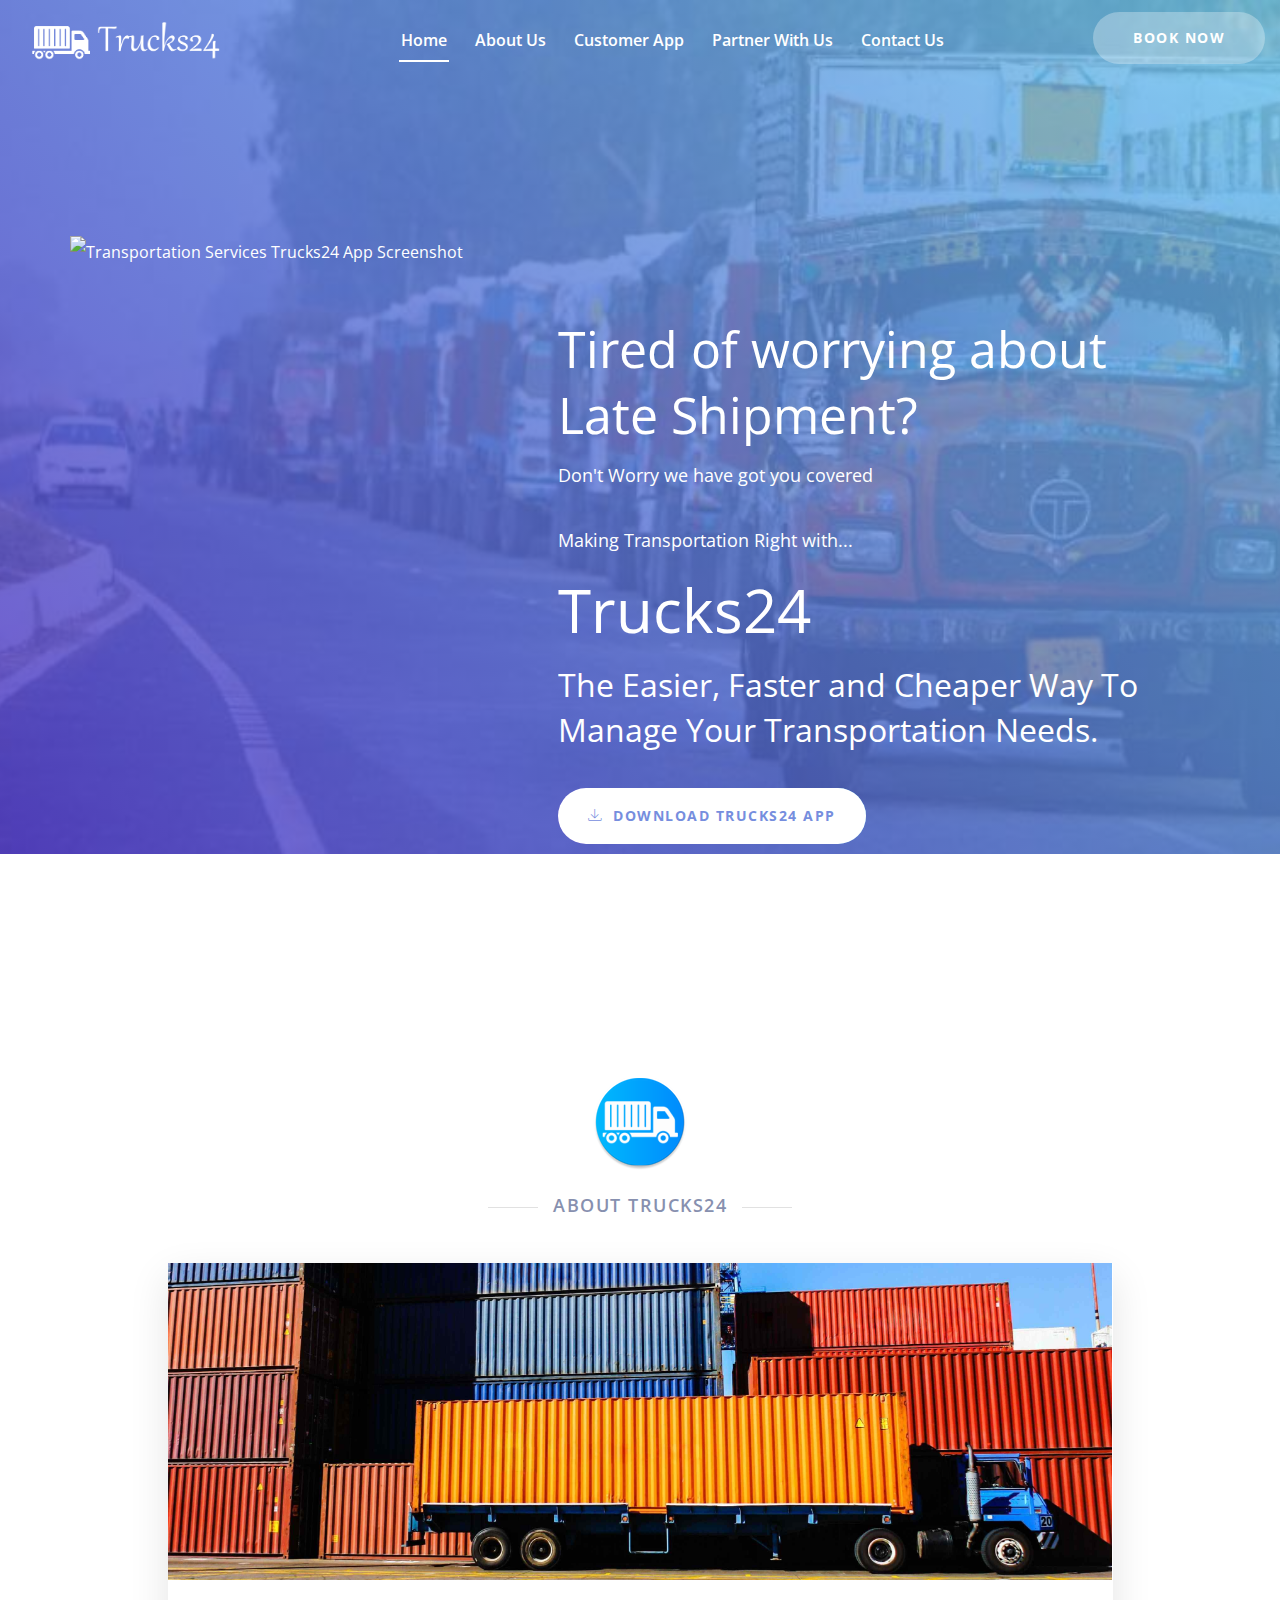
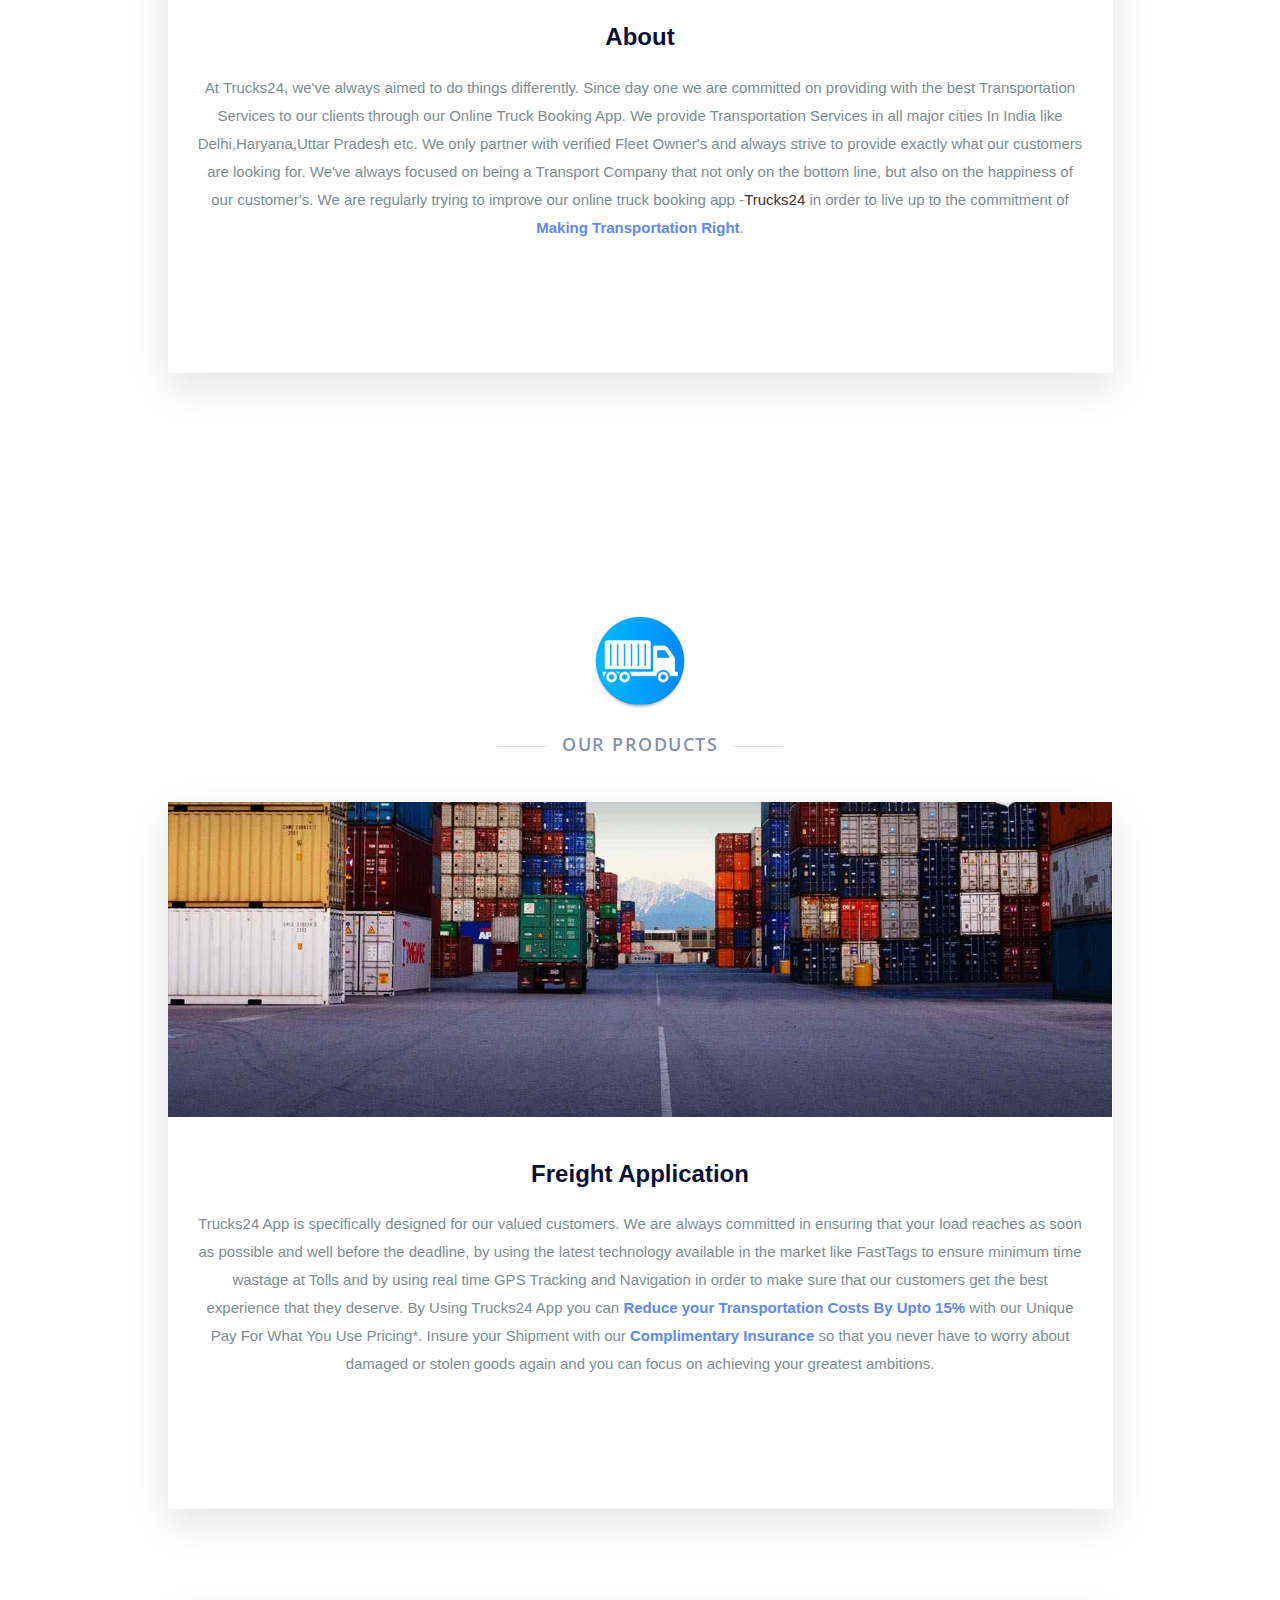
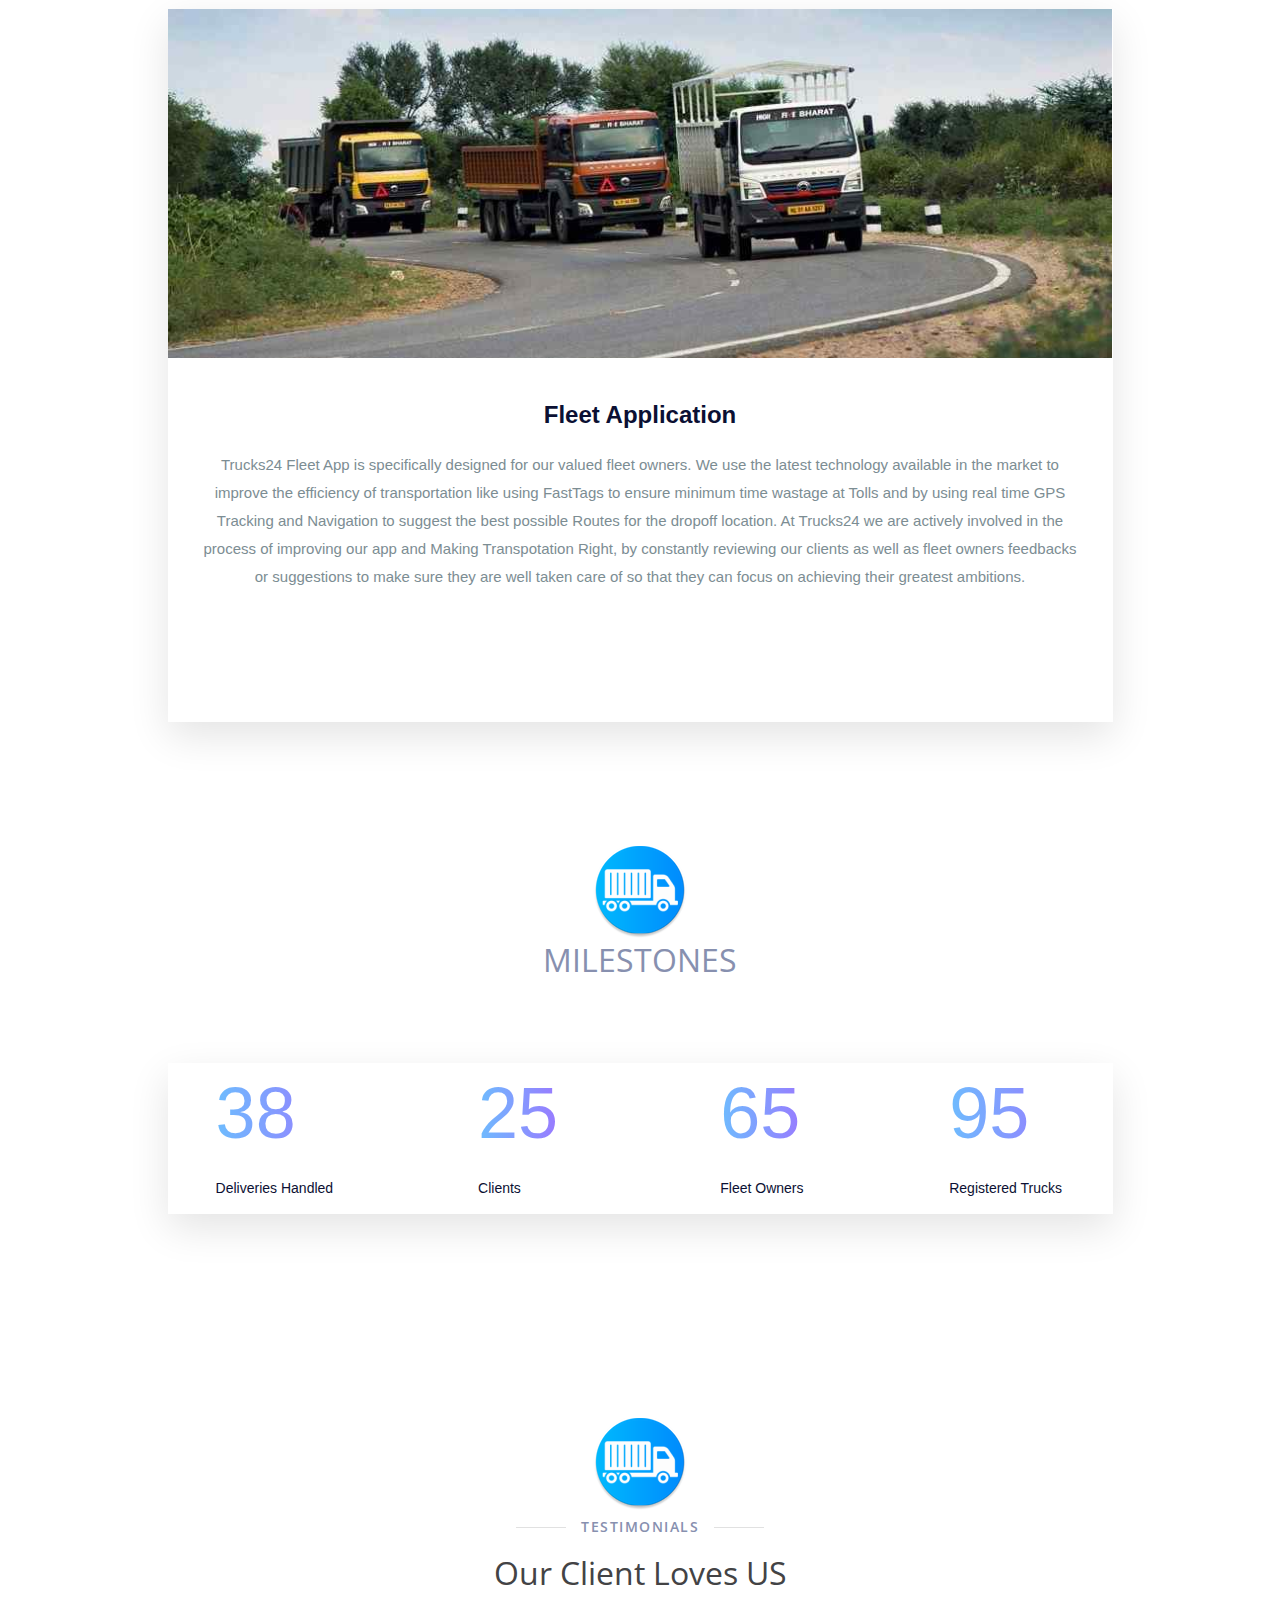
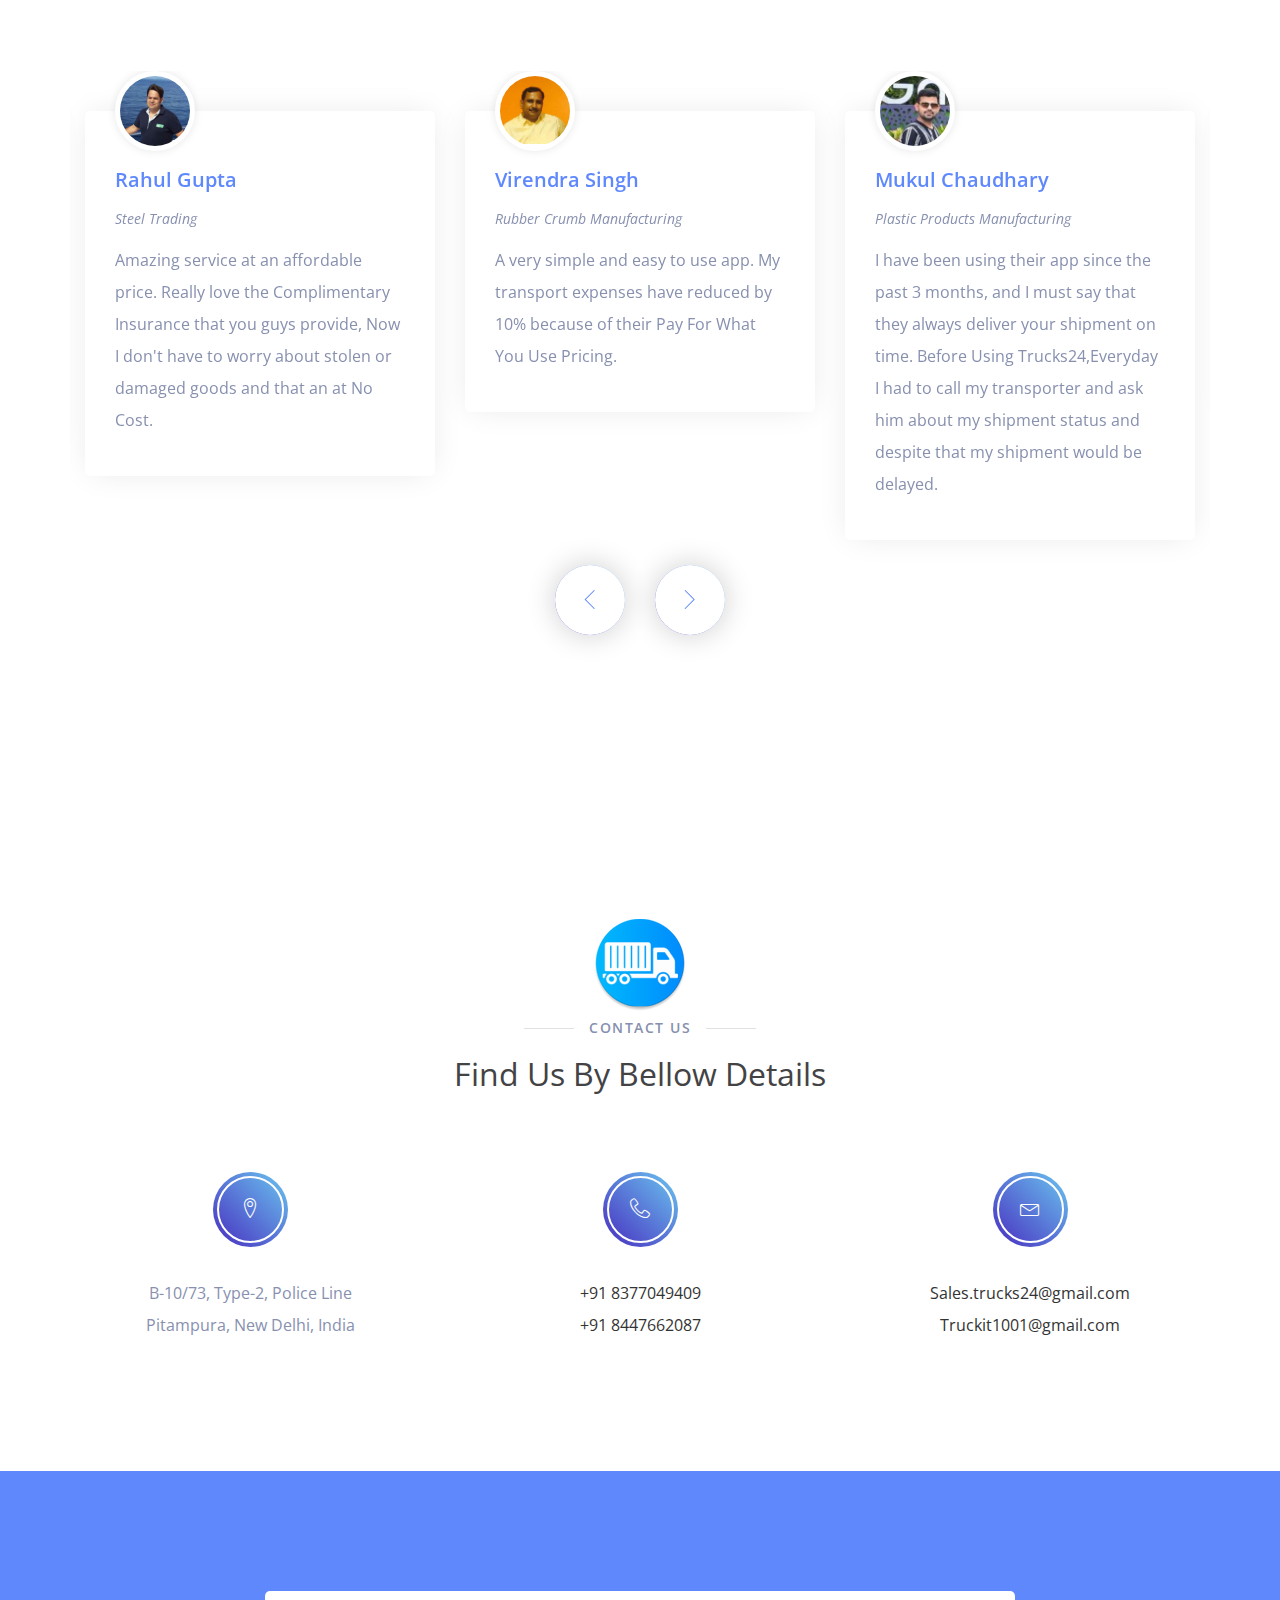
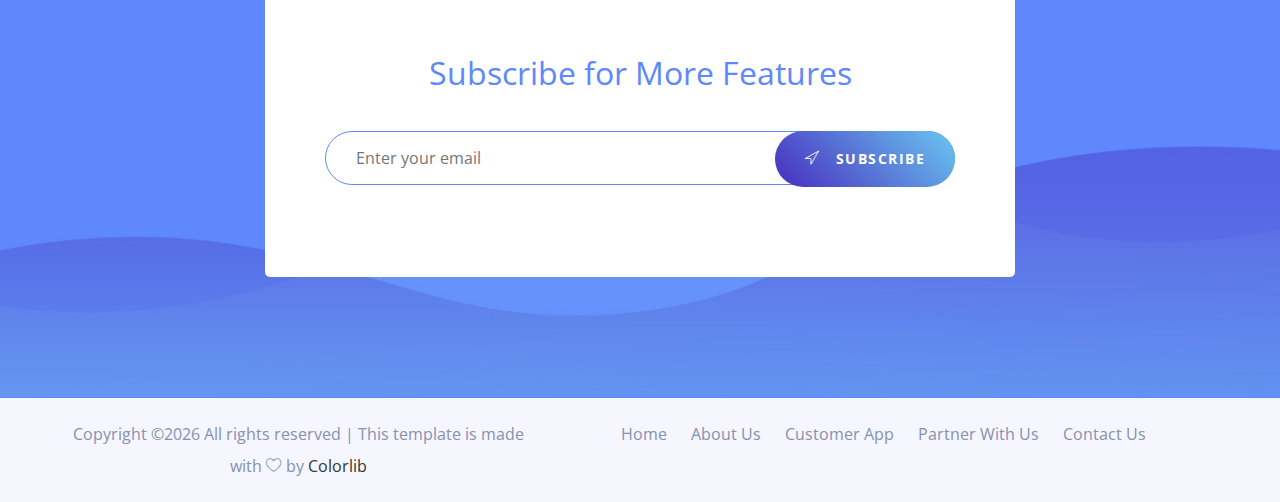
==== commit cdbd1c1b: "Update index.html" ====
--- a/index.html
+++ b/index.html
@@ -71,7 +71,7 @@
             <div class="row">
                 <div class="col-xs-12 hidden-sm col-md-5">
                     <figure class="mobile-image wow fadeInUp" data-wow-delay="0.2s">
-                        <img src="images/headermobile2.png" alt="Transportation Services Trucks24 App Screenshot">
+                        <img src="images/headermobile3.png" alt="Transportation Services Trucks24 App Screenshot">
                     </figure>
                 </div>
                 <div class="col-xs-12 col-md-7">
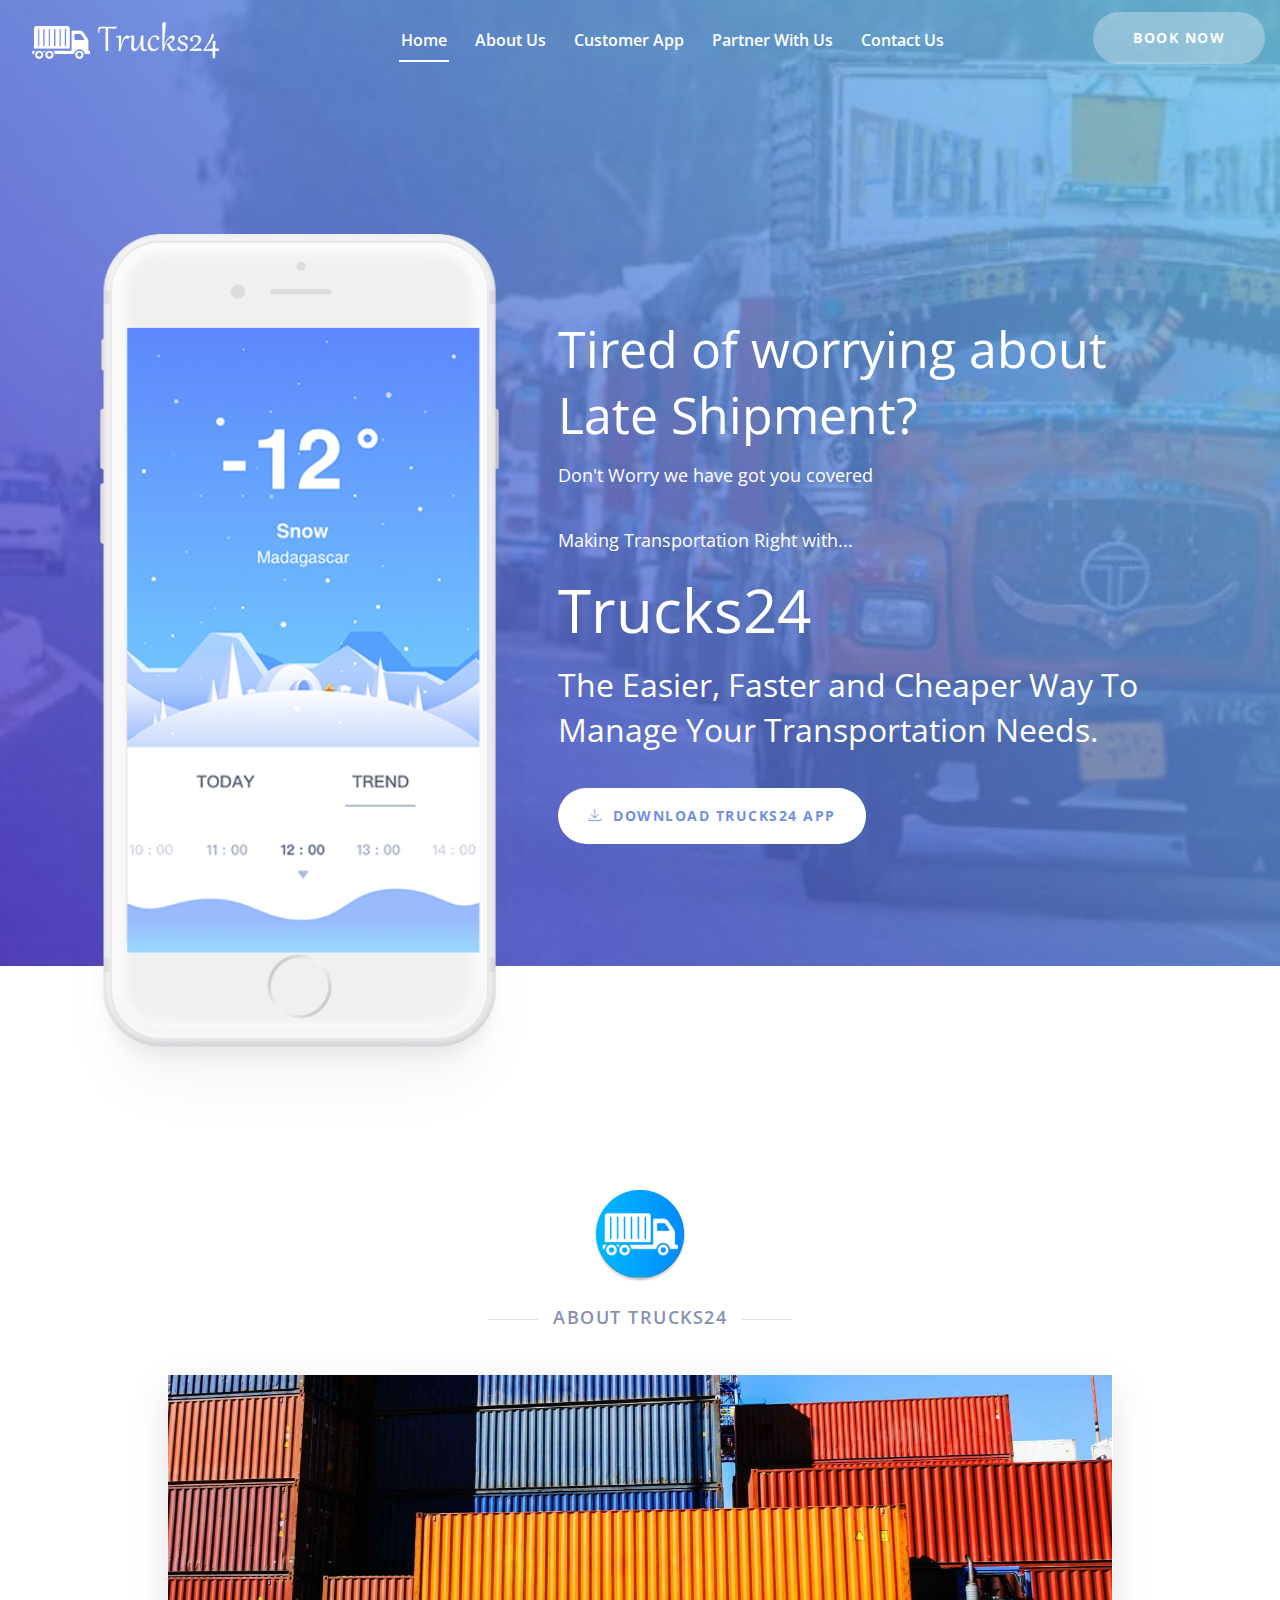
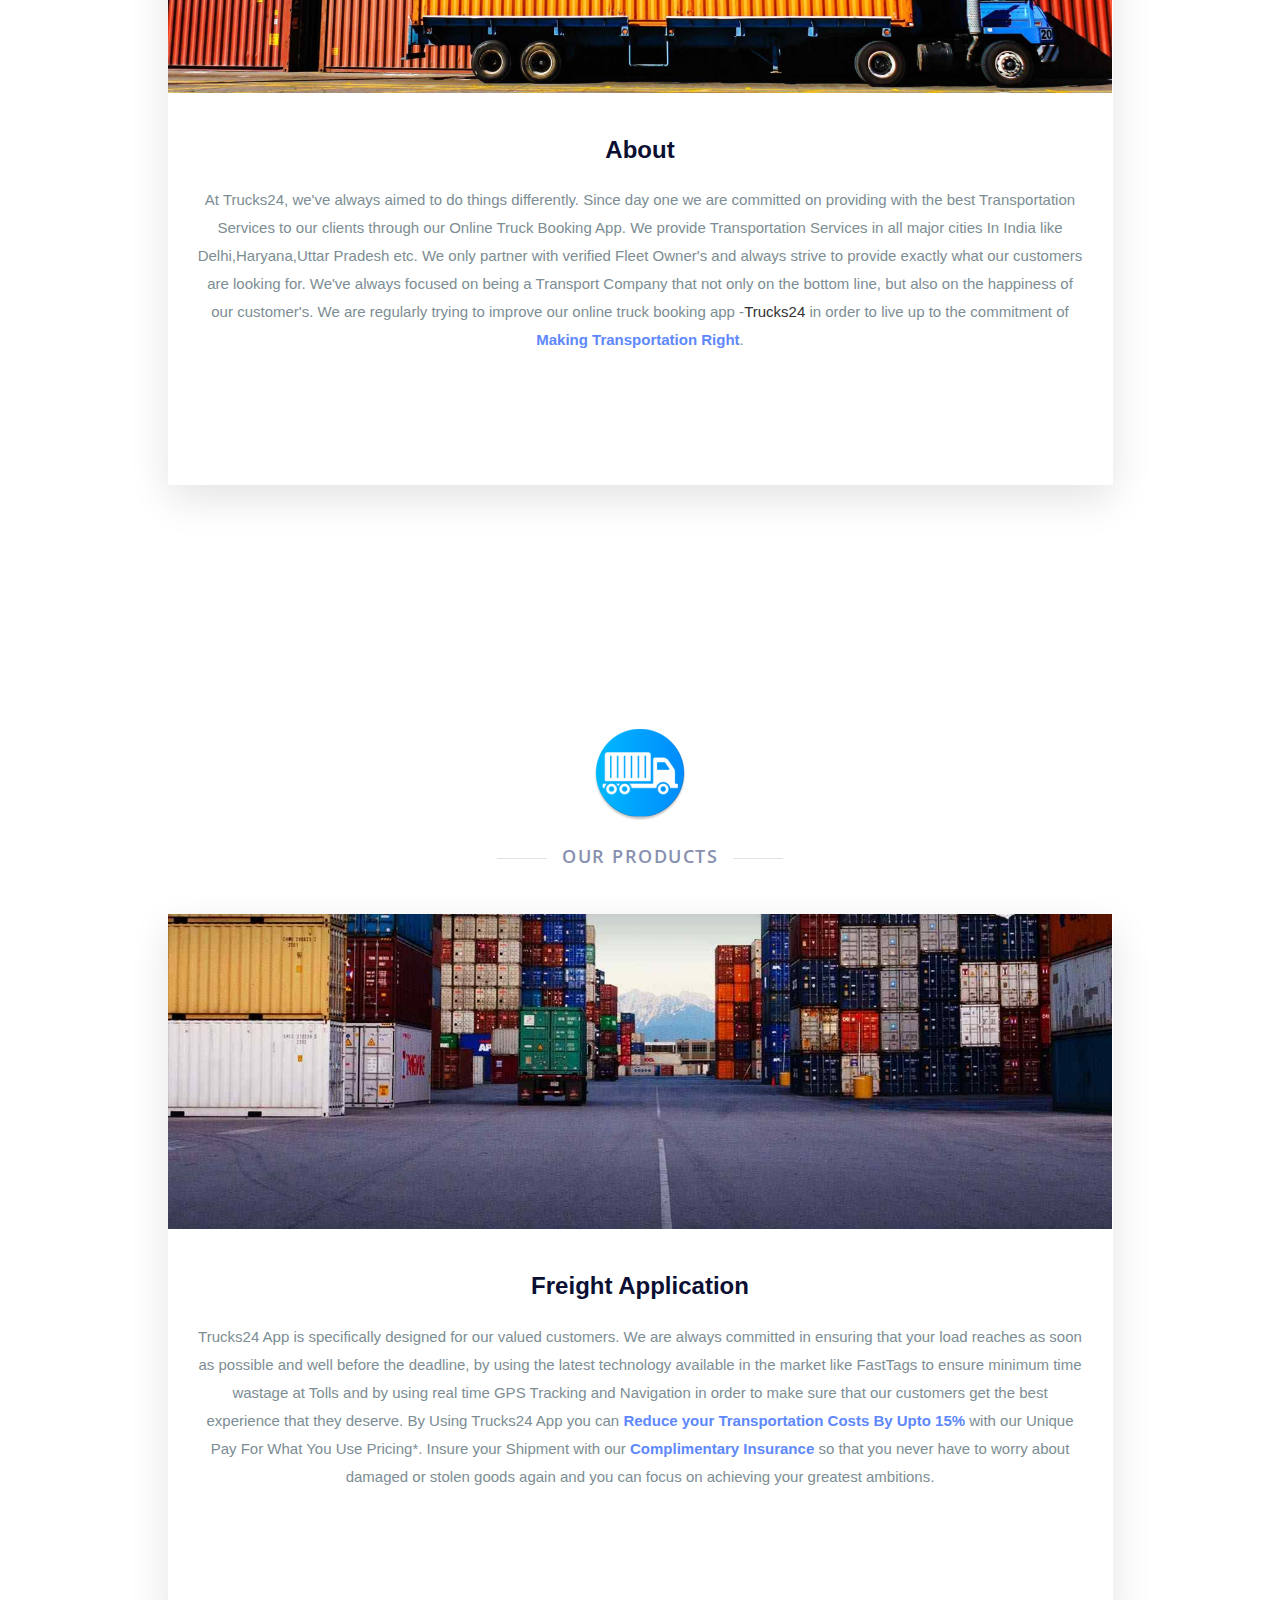
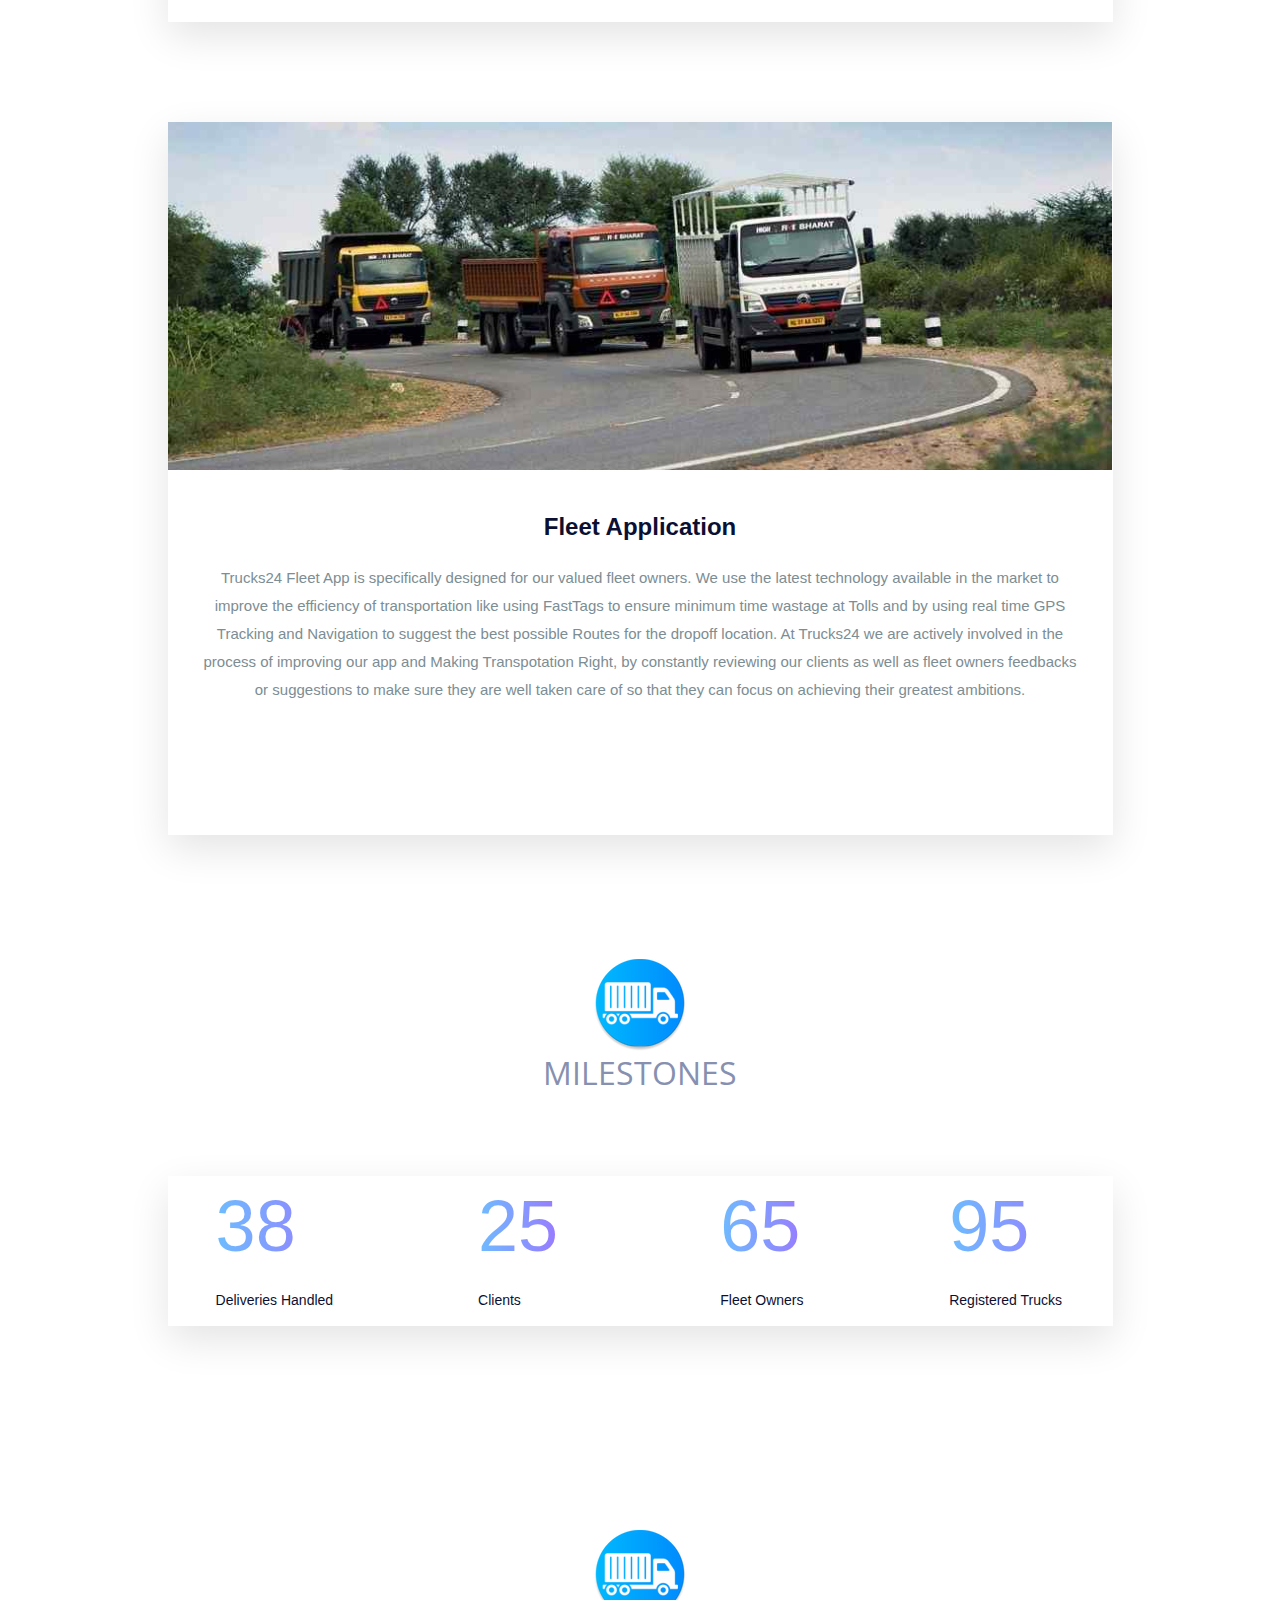
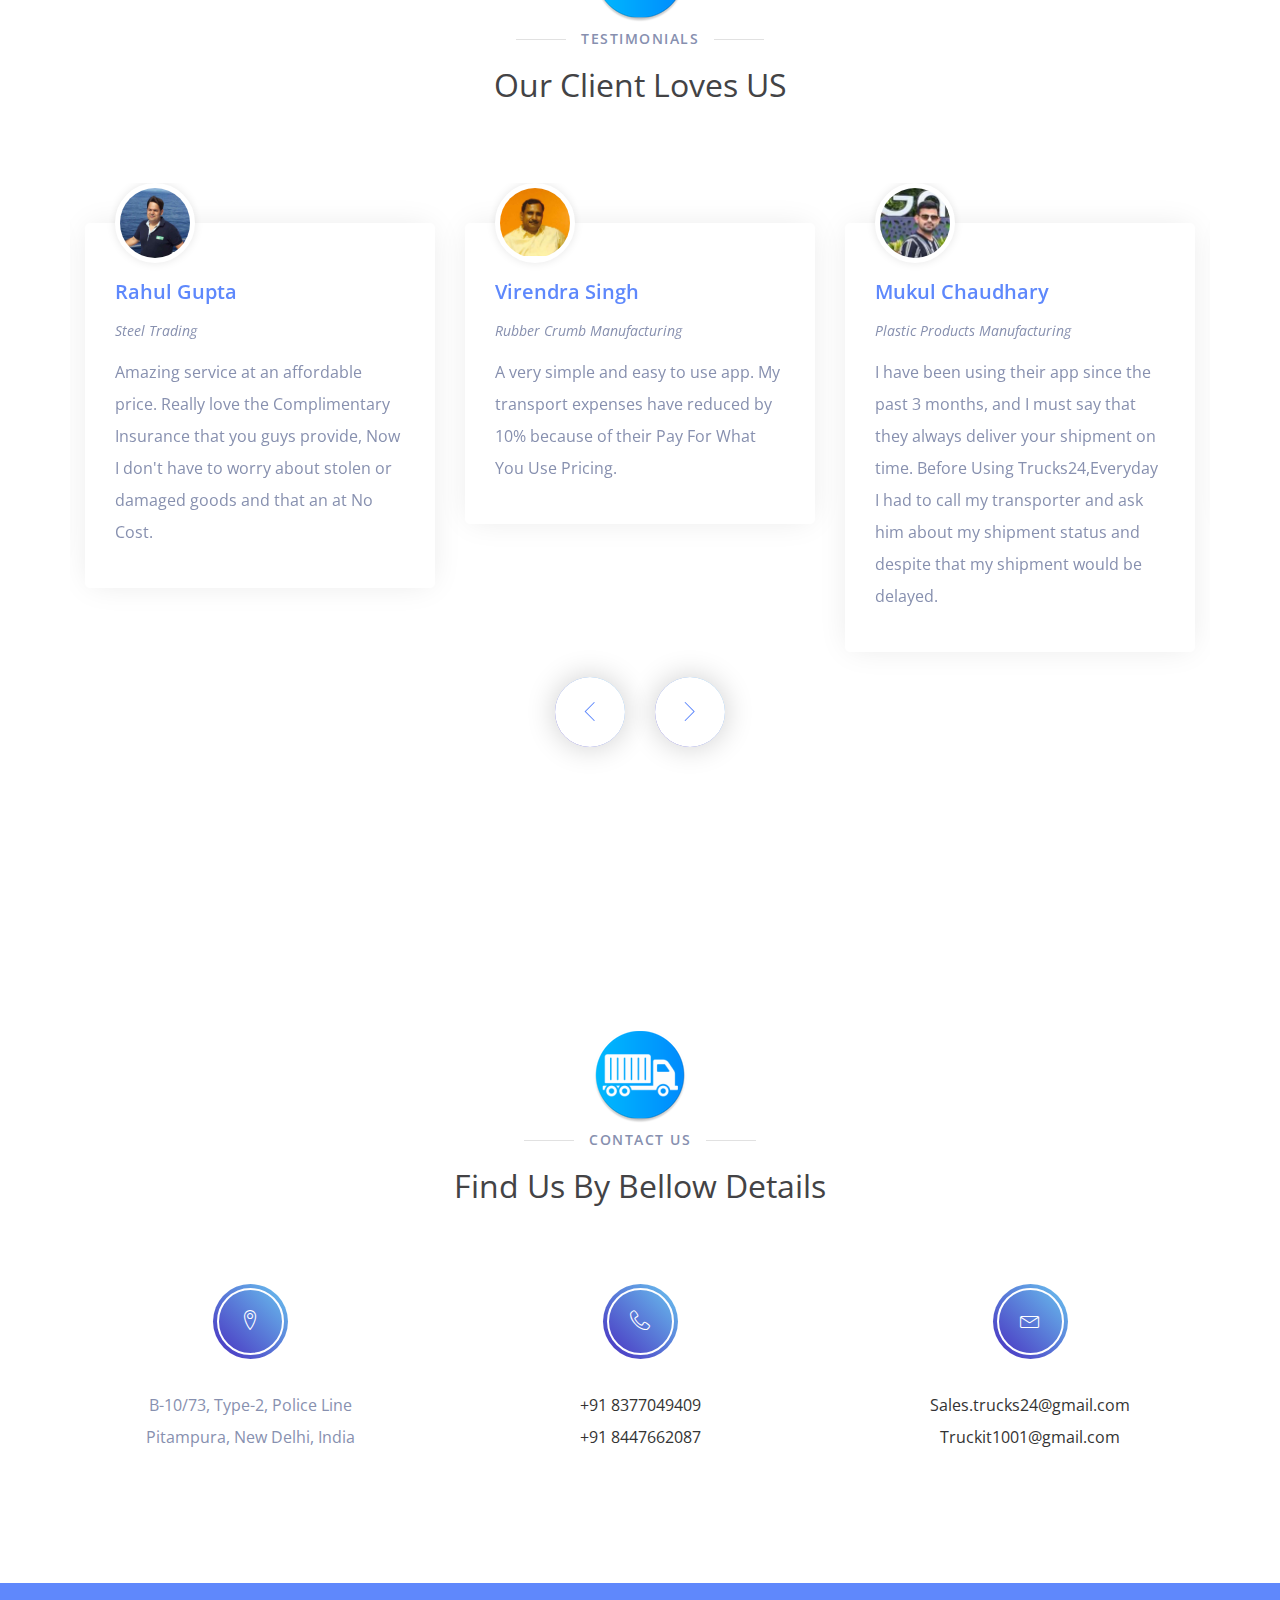
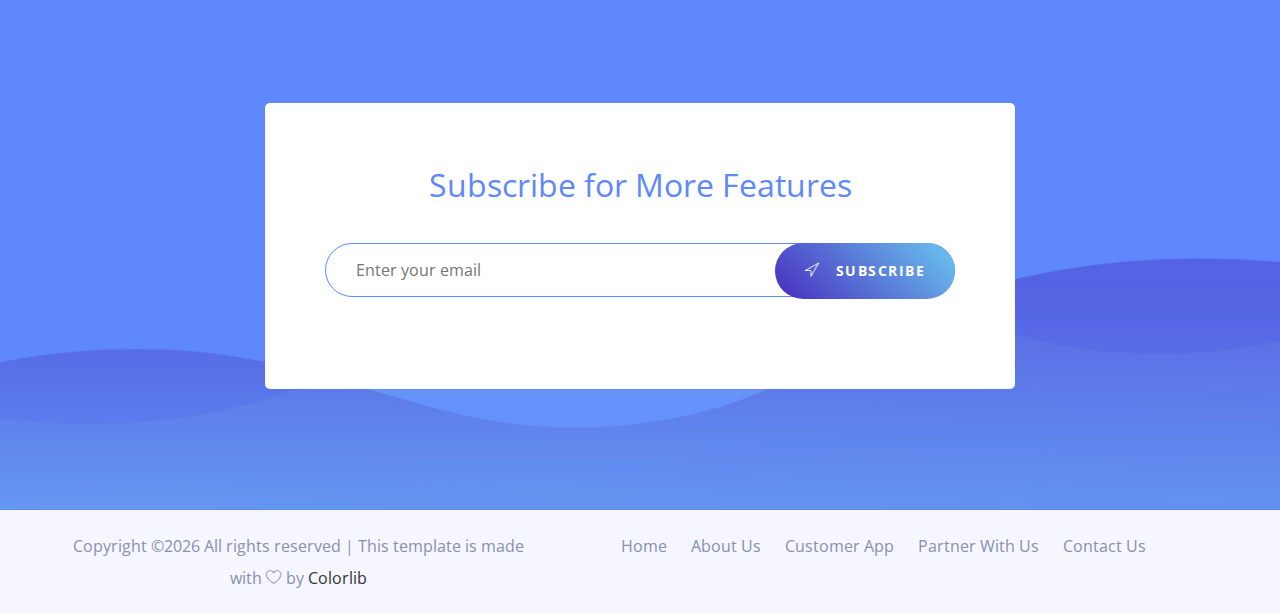
==== commit d88492af: "Update index.html" ====
--- a/index.html
+++ b/index.html
@@ -71,7 +71,7 @@
             <div class="row">
                 <div class="col-xs-12 hidden-sm col-md-5">
                     <figure class="mobile-image wow fadeInUp" data-wow-delay="0.2s">
-                        <img src="images/headermobile3.png" alt="Transportation Services Trucks24 App Screenshot">
+                        <img src="images/header-mobile.png" alt="Transportation Services Trucks24 App Screenshot" width="100%" height="100%">
                     </figure>
                 </div>
                 <div class="col-xs-12 col-md-7">
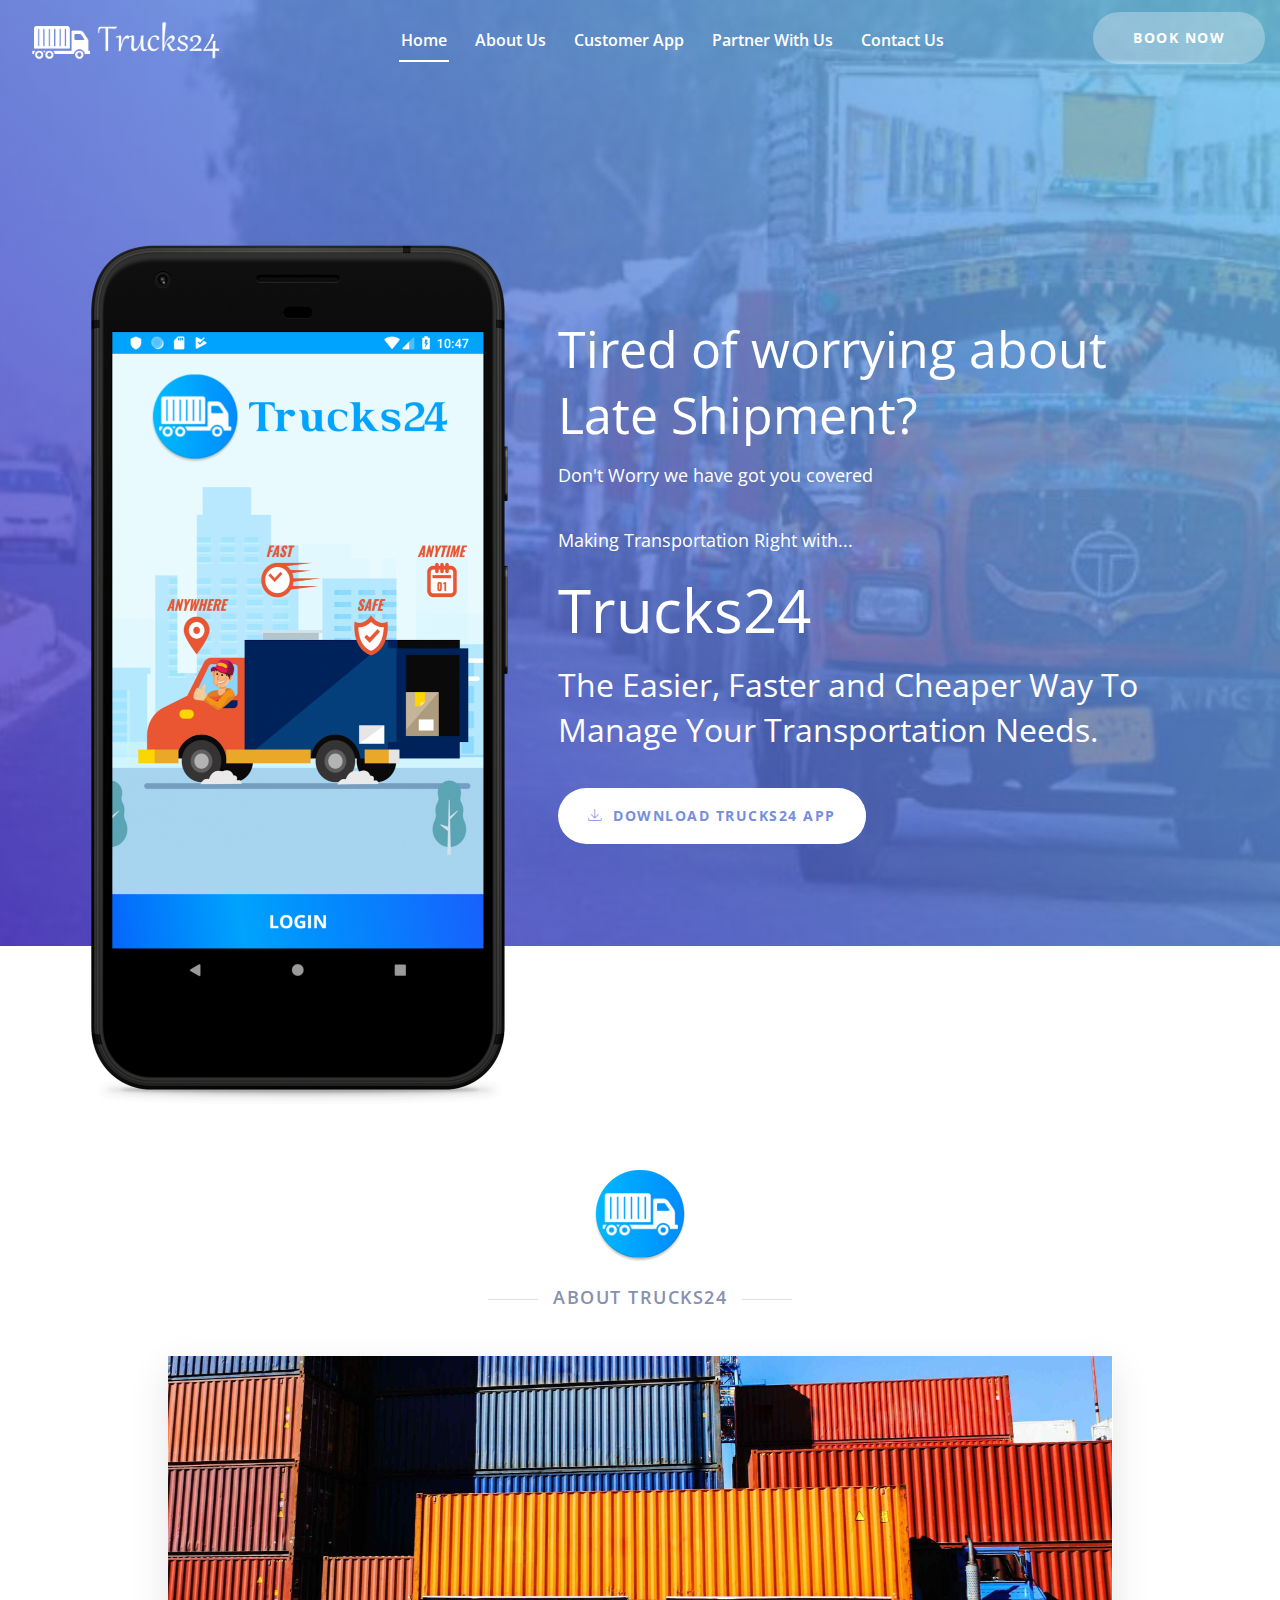
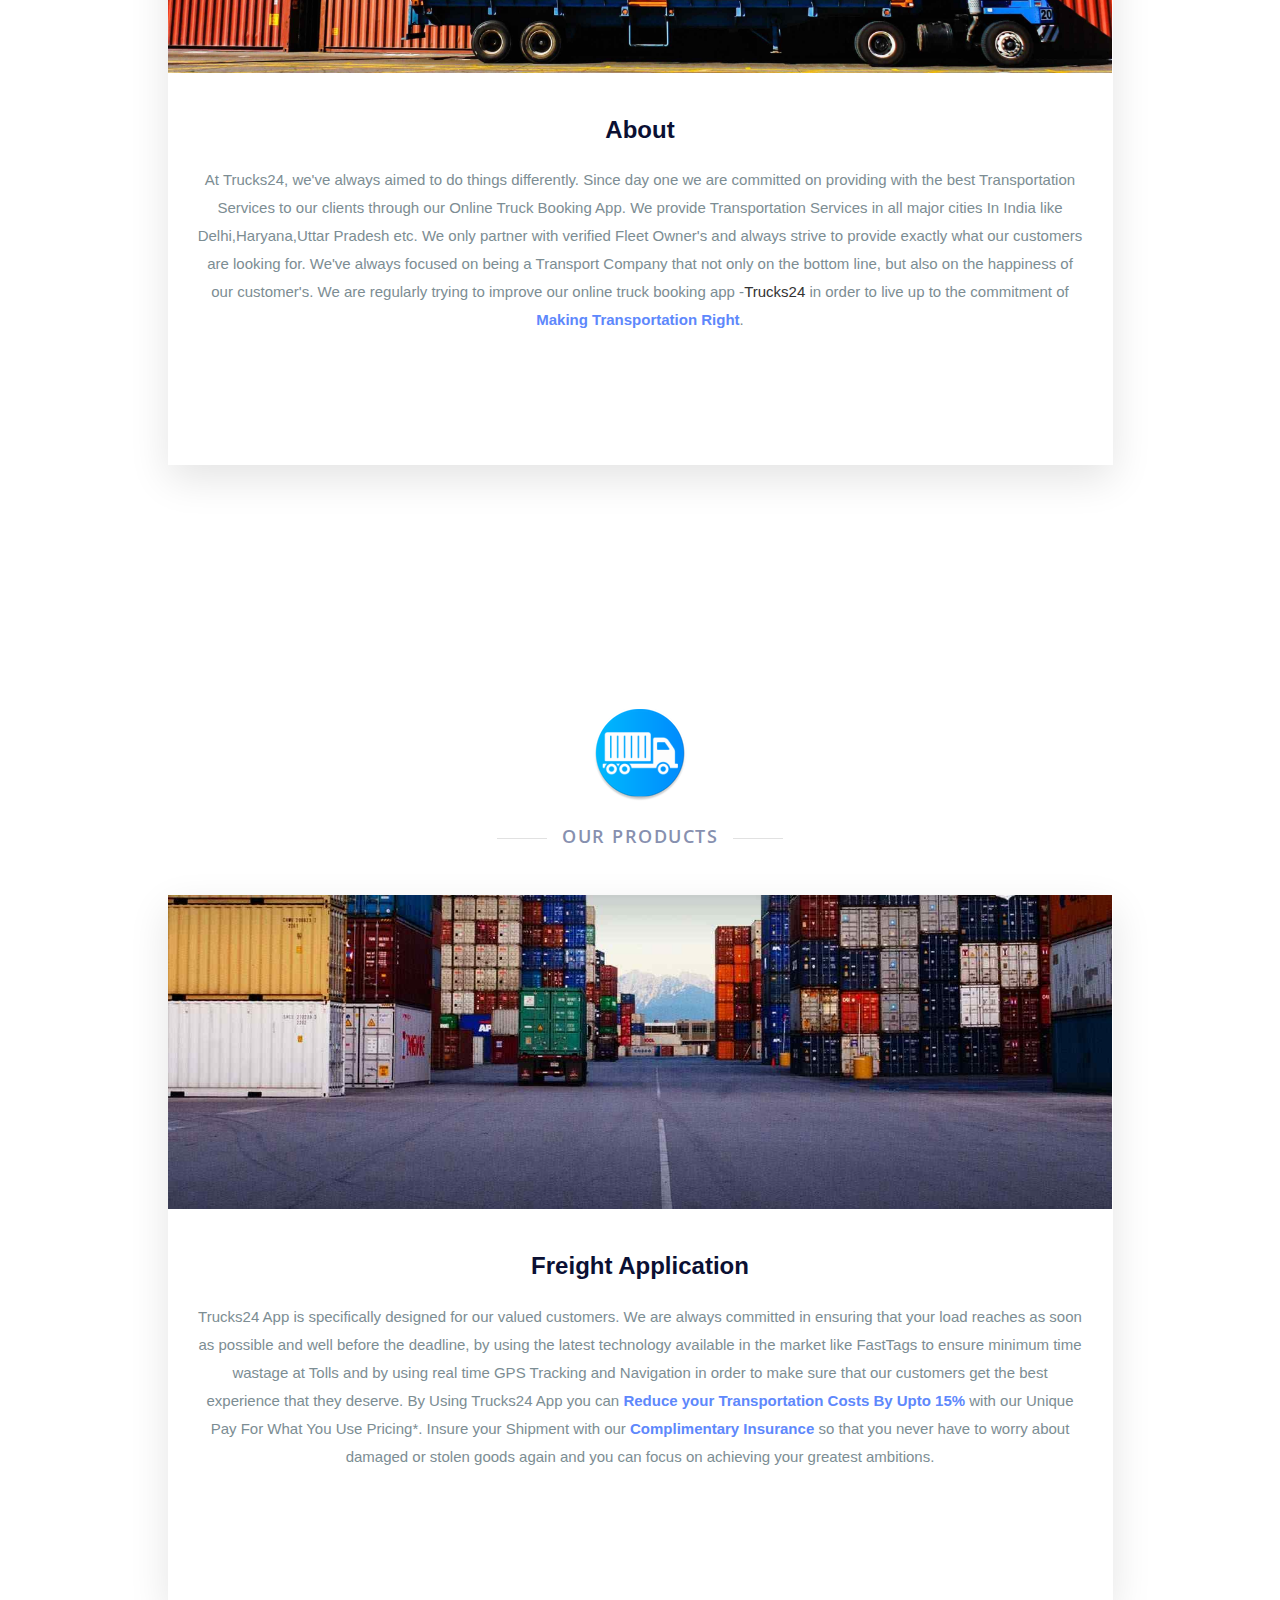
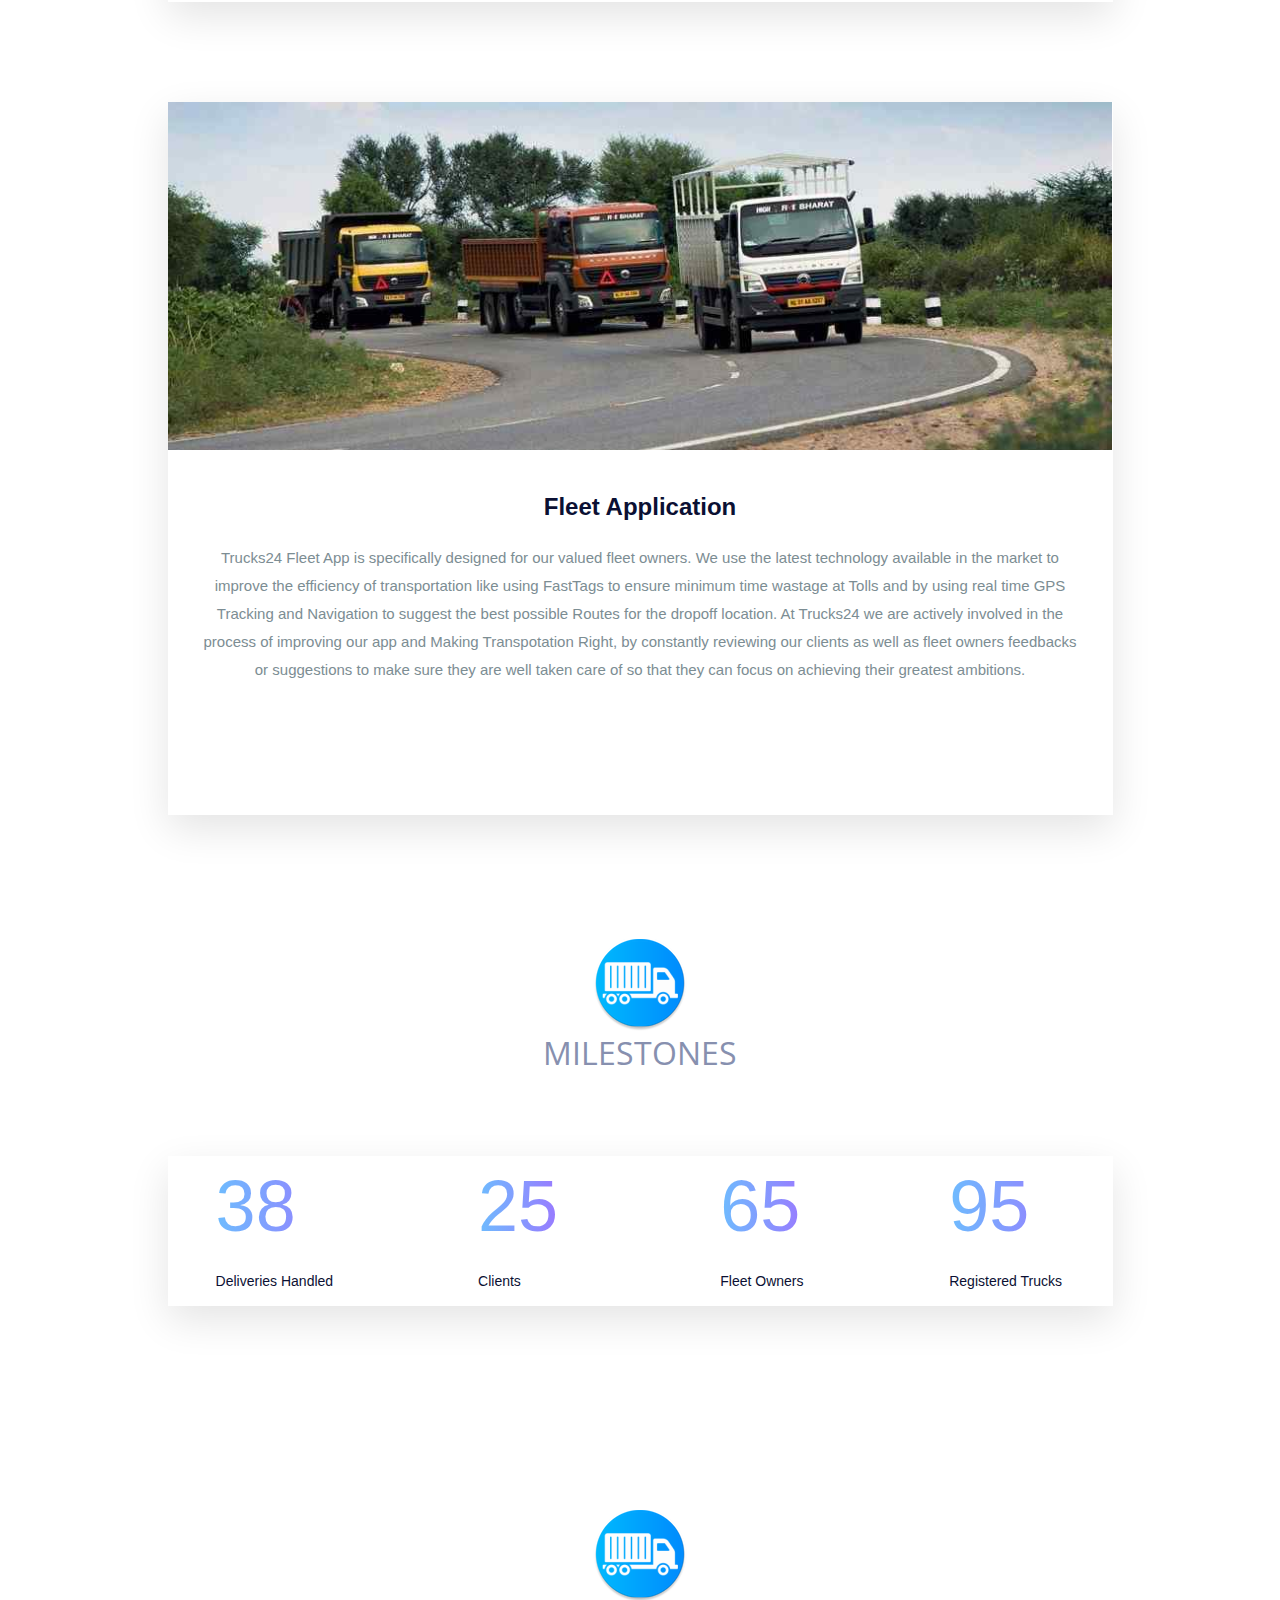
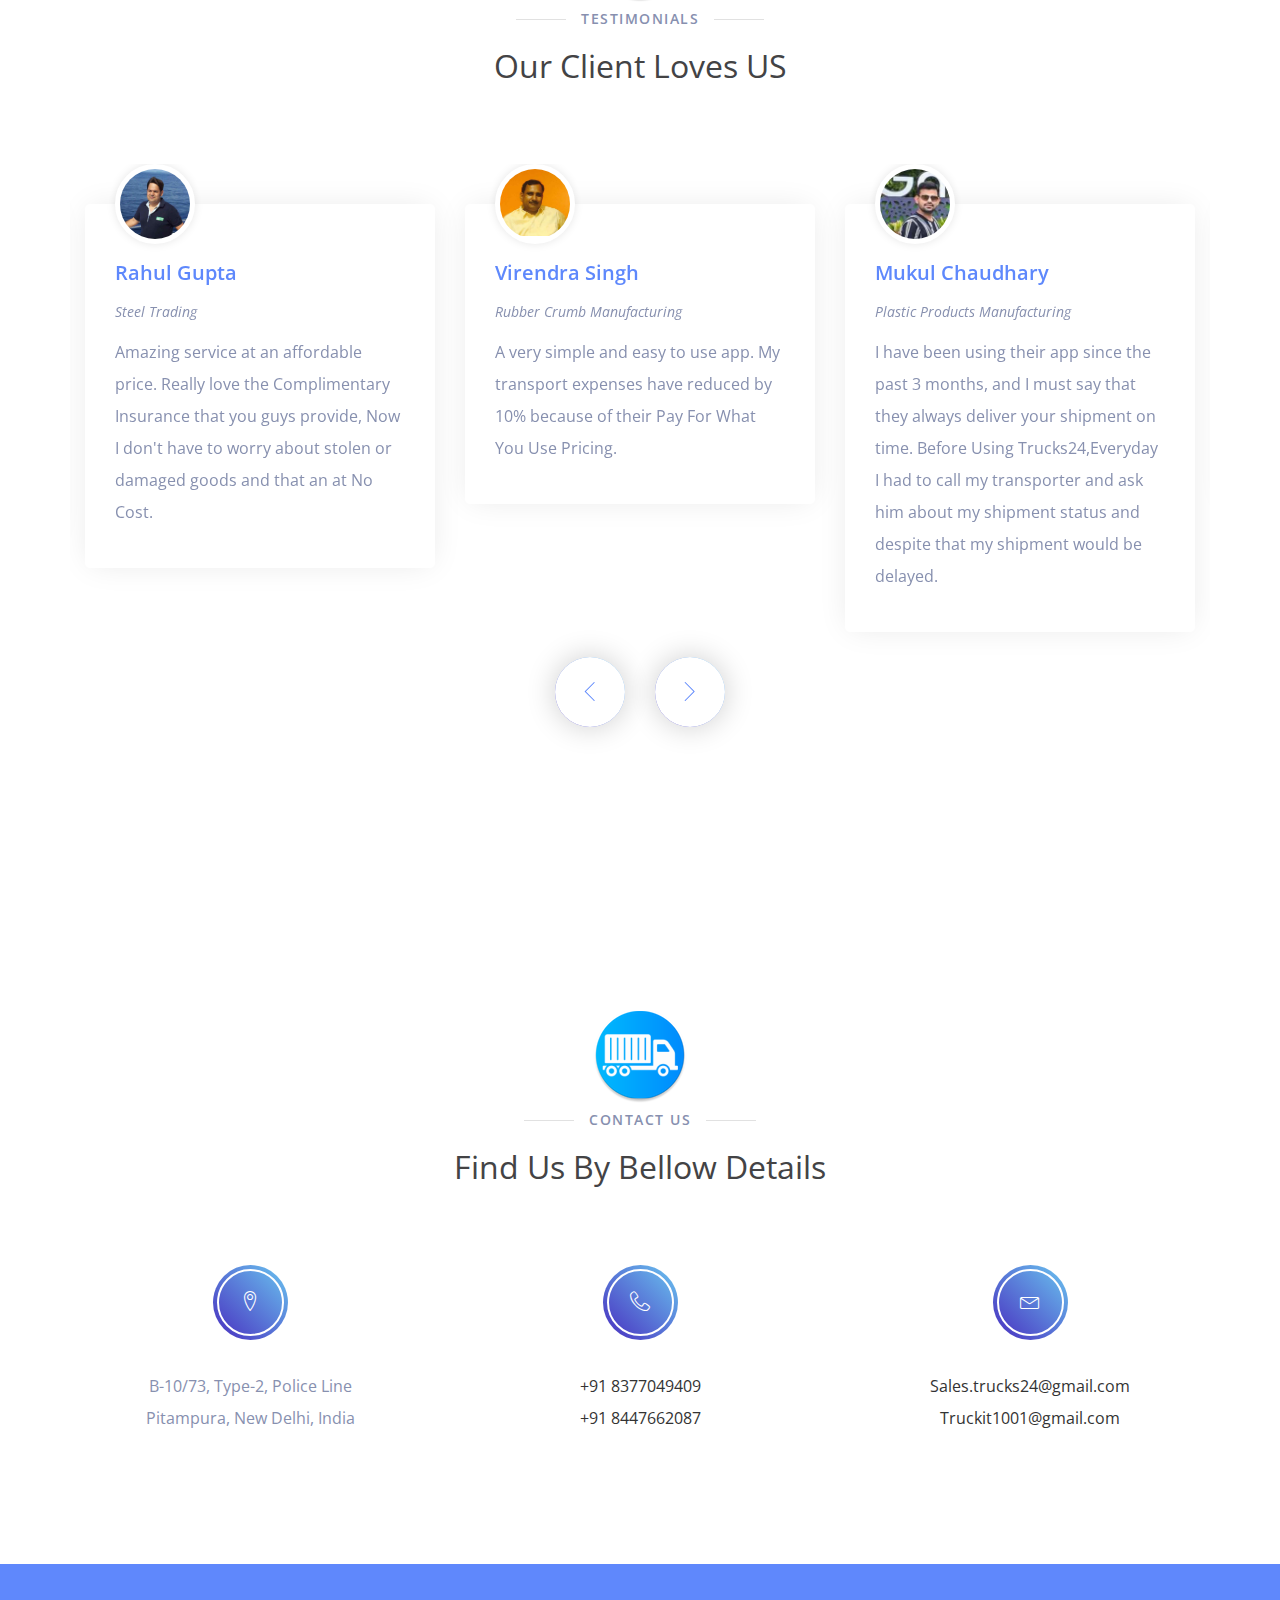
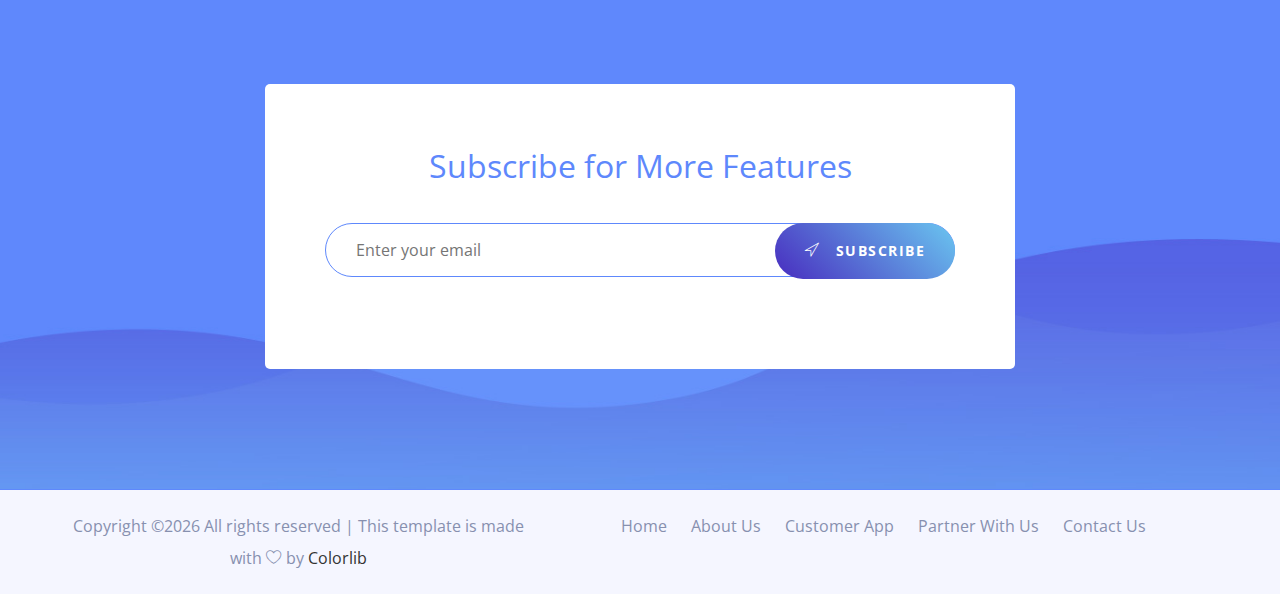
==== commit f45c0761: "Update index.html" ====
--- a/index.html
+++ b/index.html
@@ -71,7 +71,7 @@
             <div class="row">
                 <div class="col-xs-12 hidden-sm col-md-5">
                     <figure class="mobile-image wow fadeInUp" data-wow-delay="0.2s">
-                        <img src="images/header-mobile.png" alt="Transportation Services Trucks24 App Screenshot" width="100%" height="100%">
+                        <img src="images/headermobile5.png" alt="Transportation Services Trucks24 App Screenshot">
                     </figure>
                 </div>
                 <div class="col-xs-12 col-md-7">
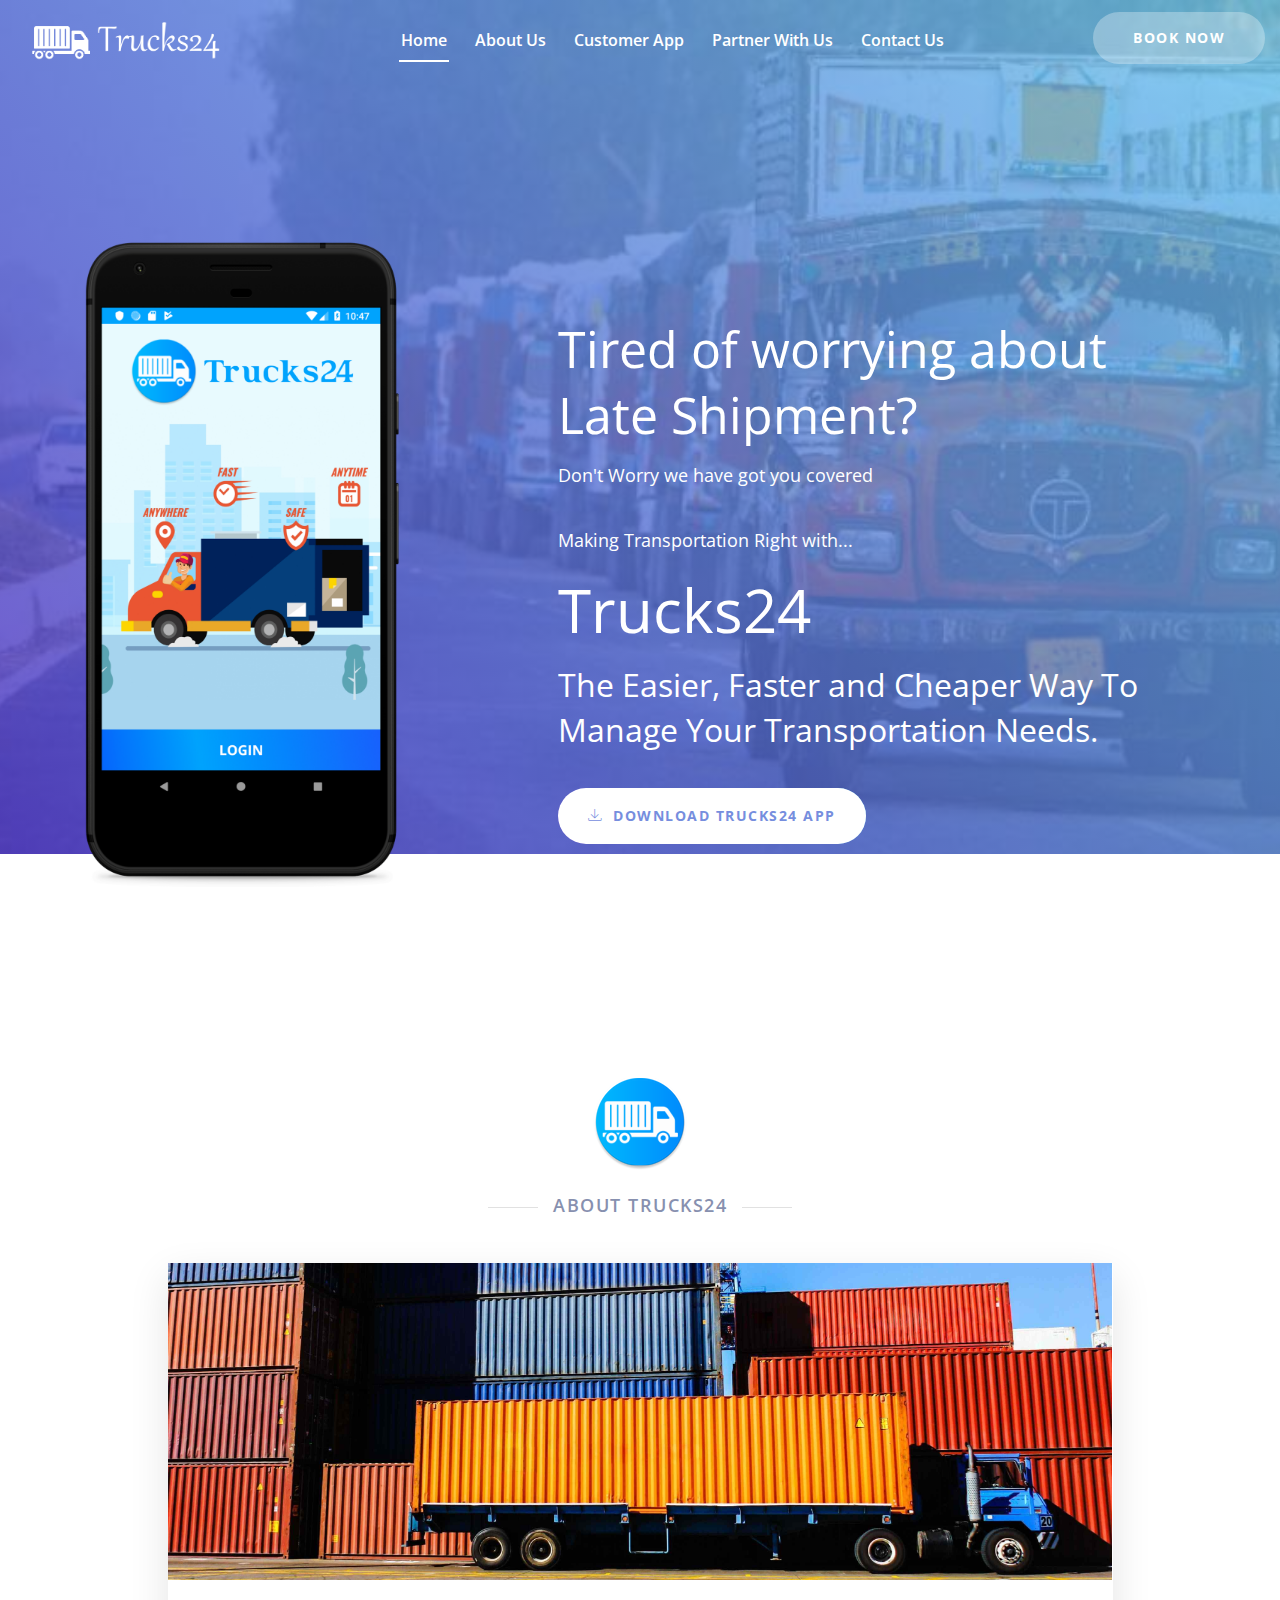
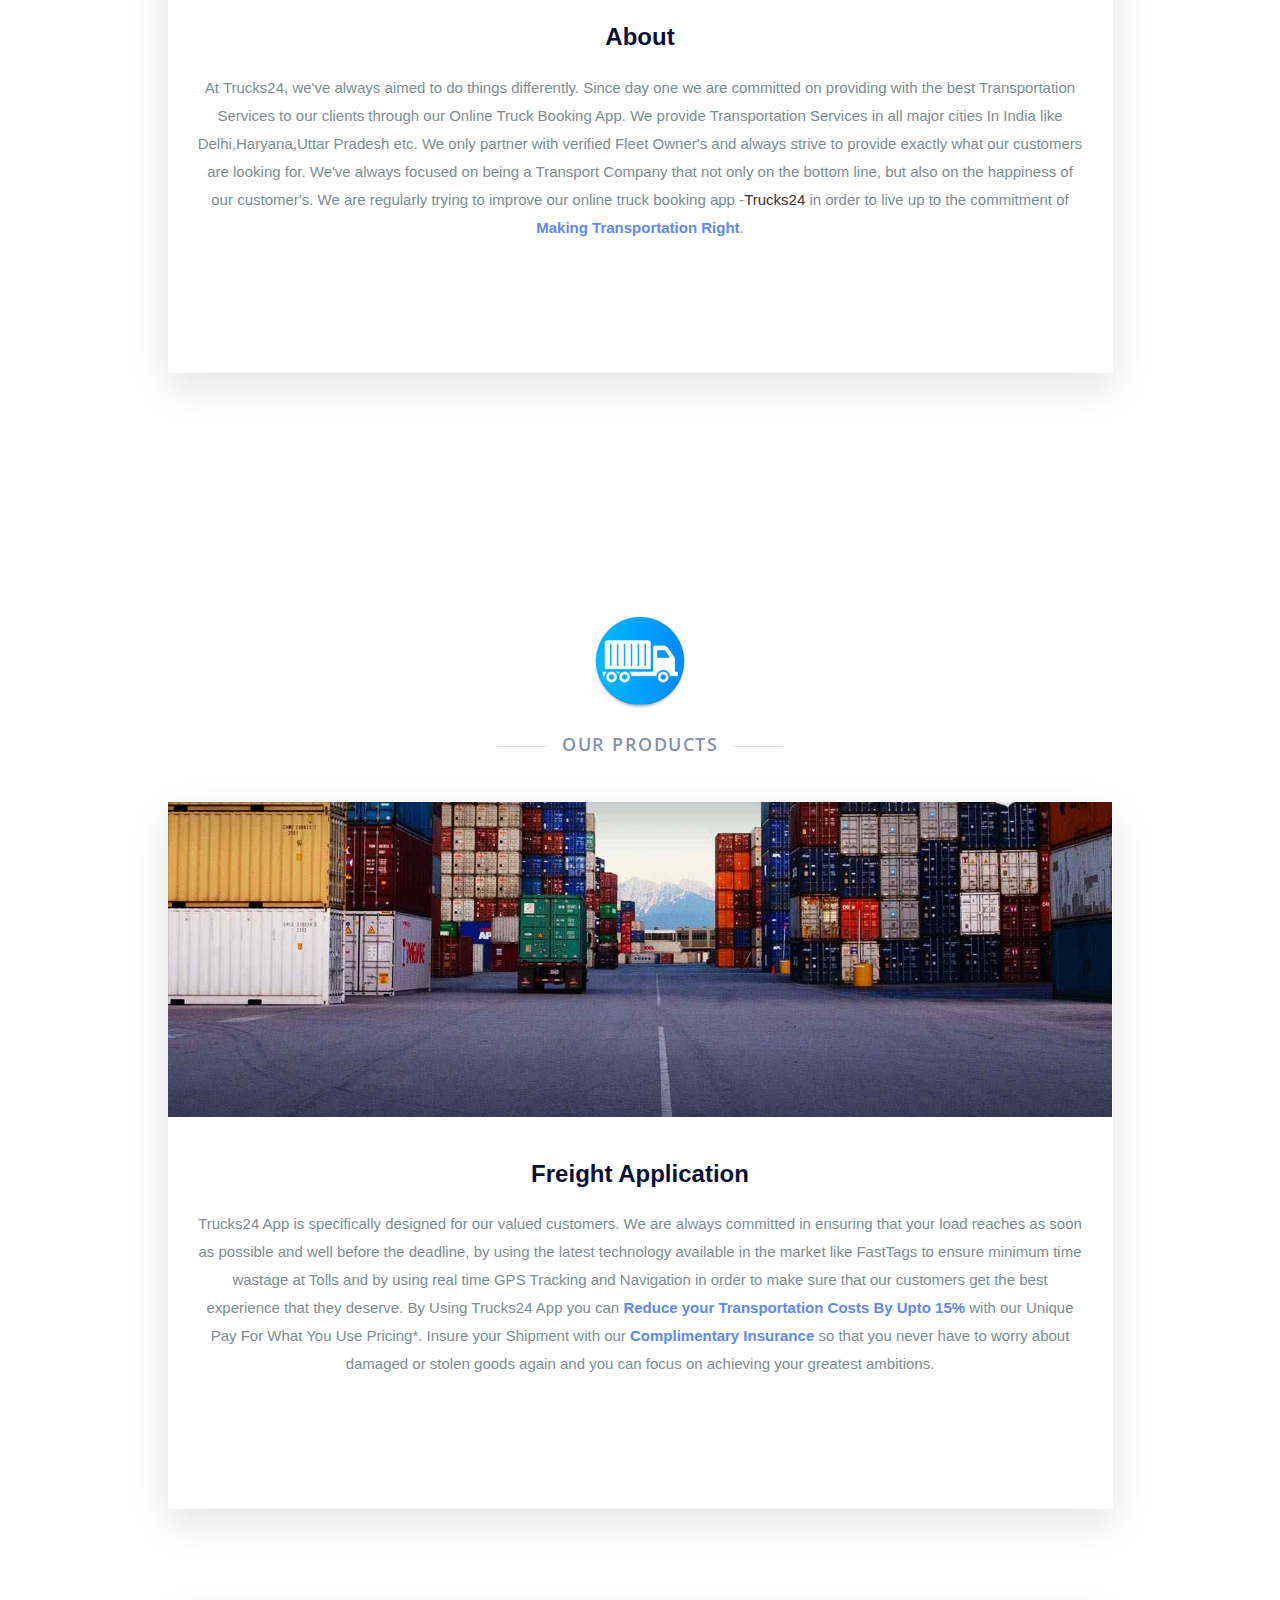
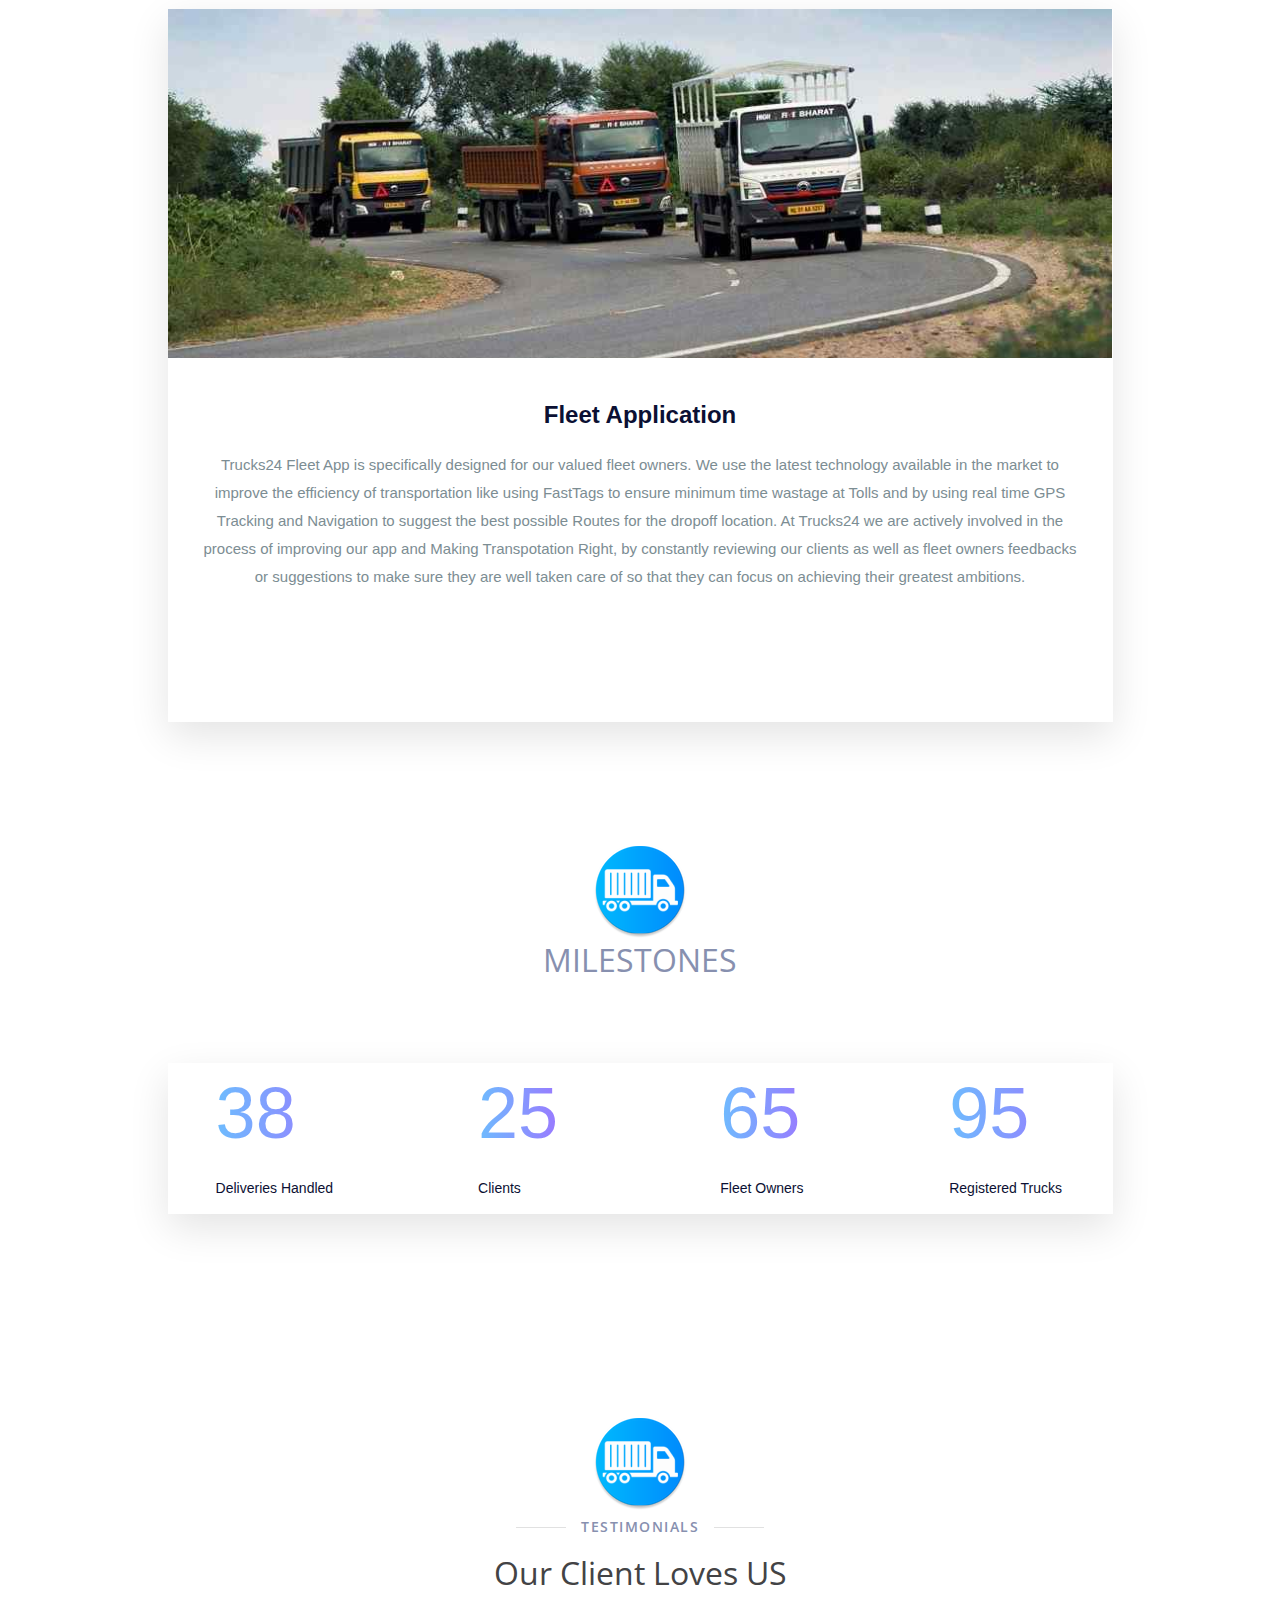
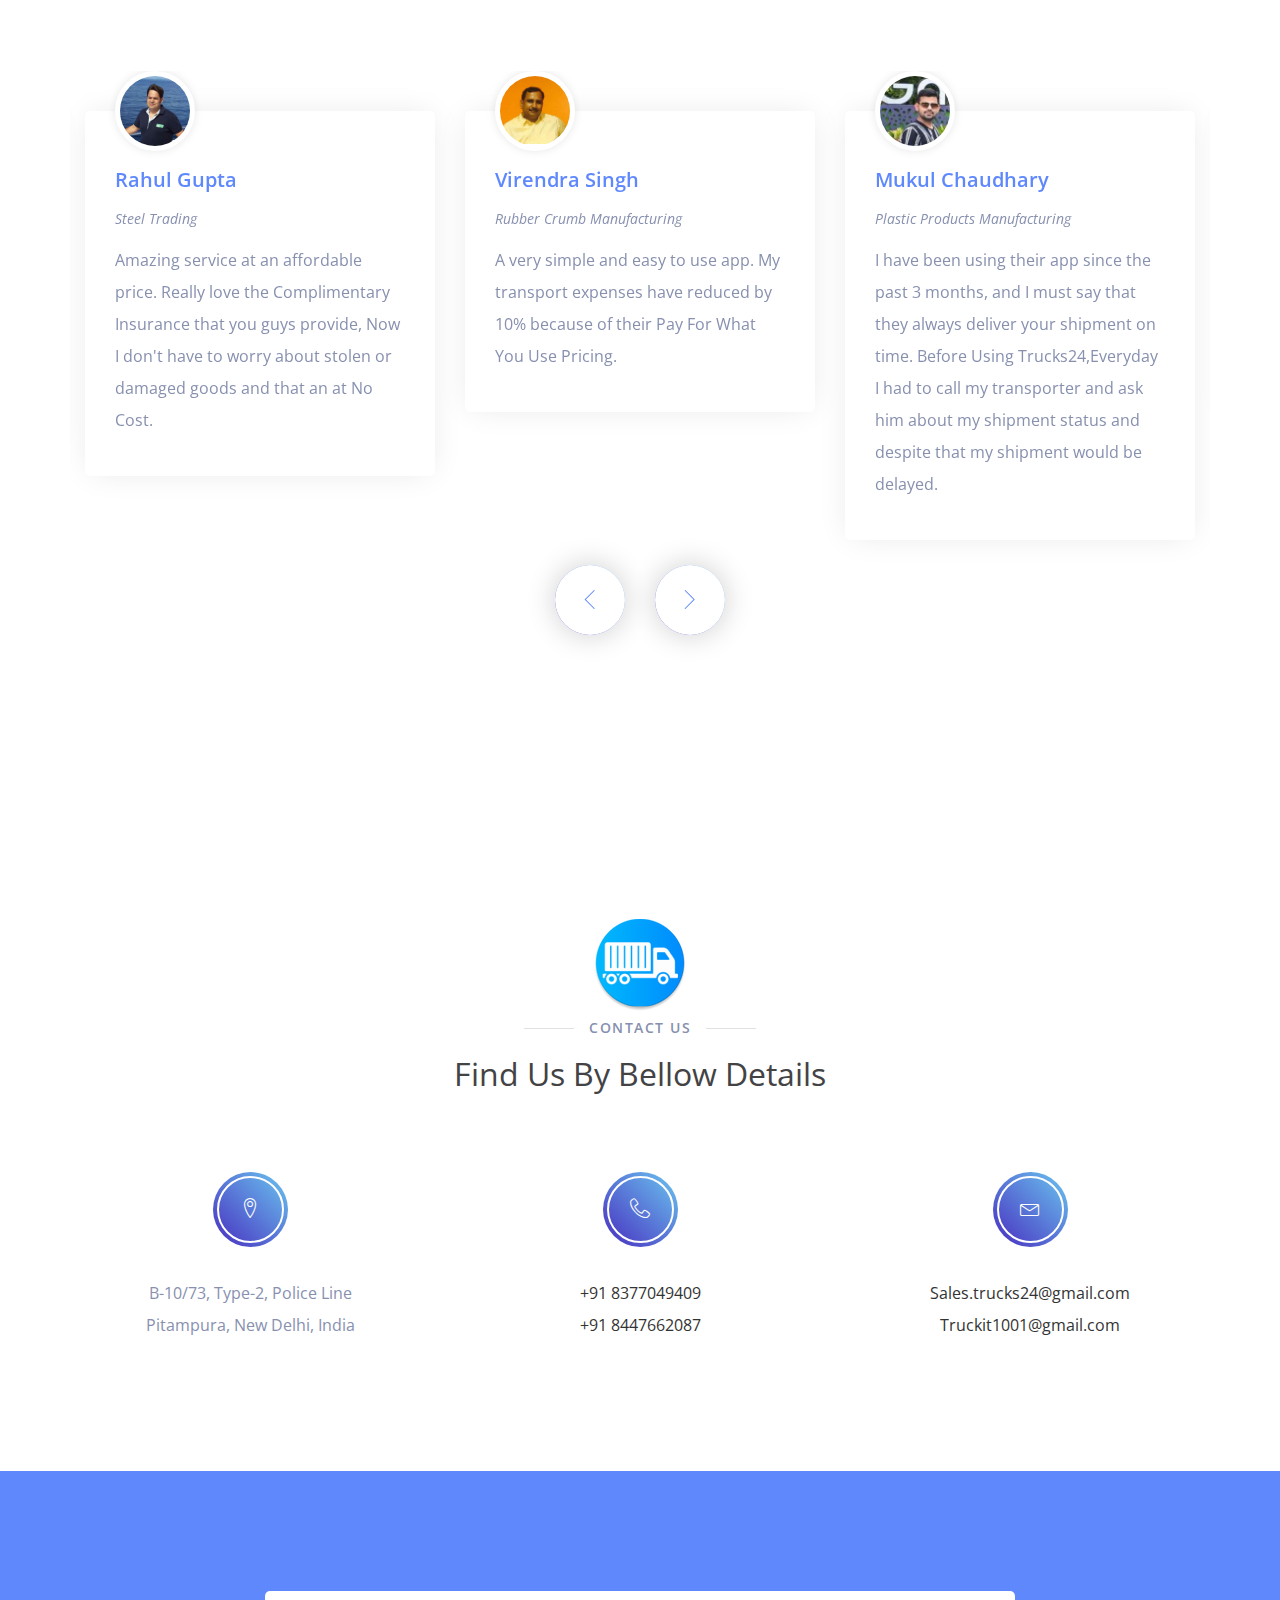
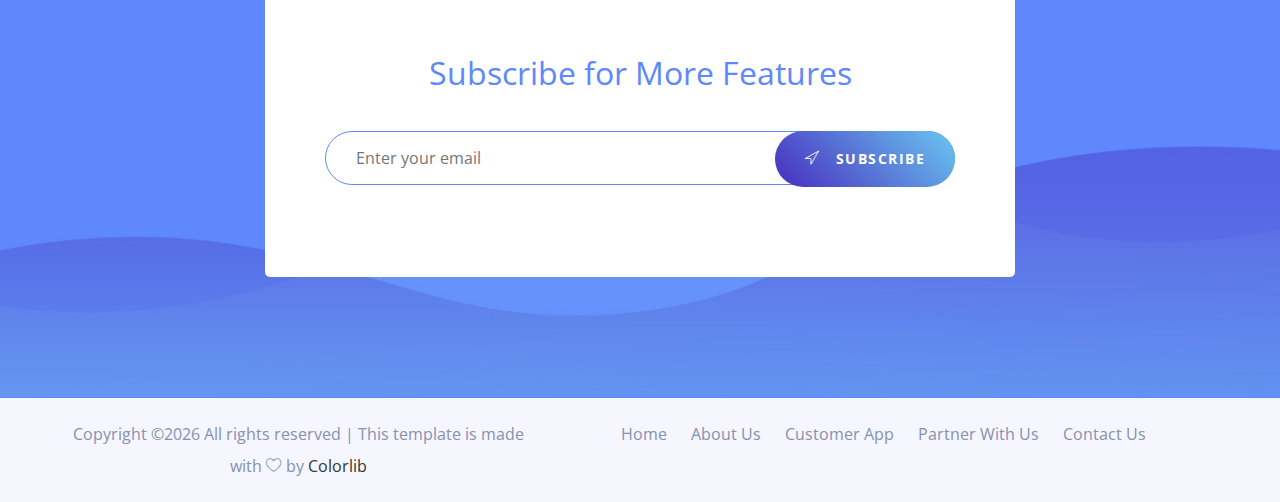
==== commit 0747a623: "Update index.html" ====
--- a/index.html
+++ b/index.html
@@ -71,7 +71,7 @@
             <div class="row">
                 <div class="col-xs-12 hidden-sm col-md-5">
                     <figure class="mobile-image wow fadeInUp" data-wow-delay="0.2s">
-                        <img src="images/headermobile5.png" alt="Transportation Services Trucks24 App Screenshot">
+                        <img src="images/headermobile5.png" style="max-width:75%;height:auto" alt="Transportation Services Trucks24 App Screenshot">
                     </figure>
                 </div>
                 <div class="col-xs-12 col-md-7">
